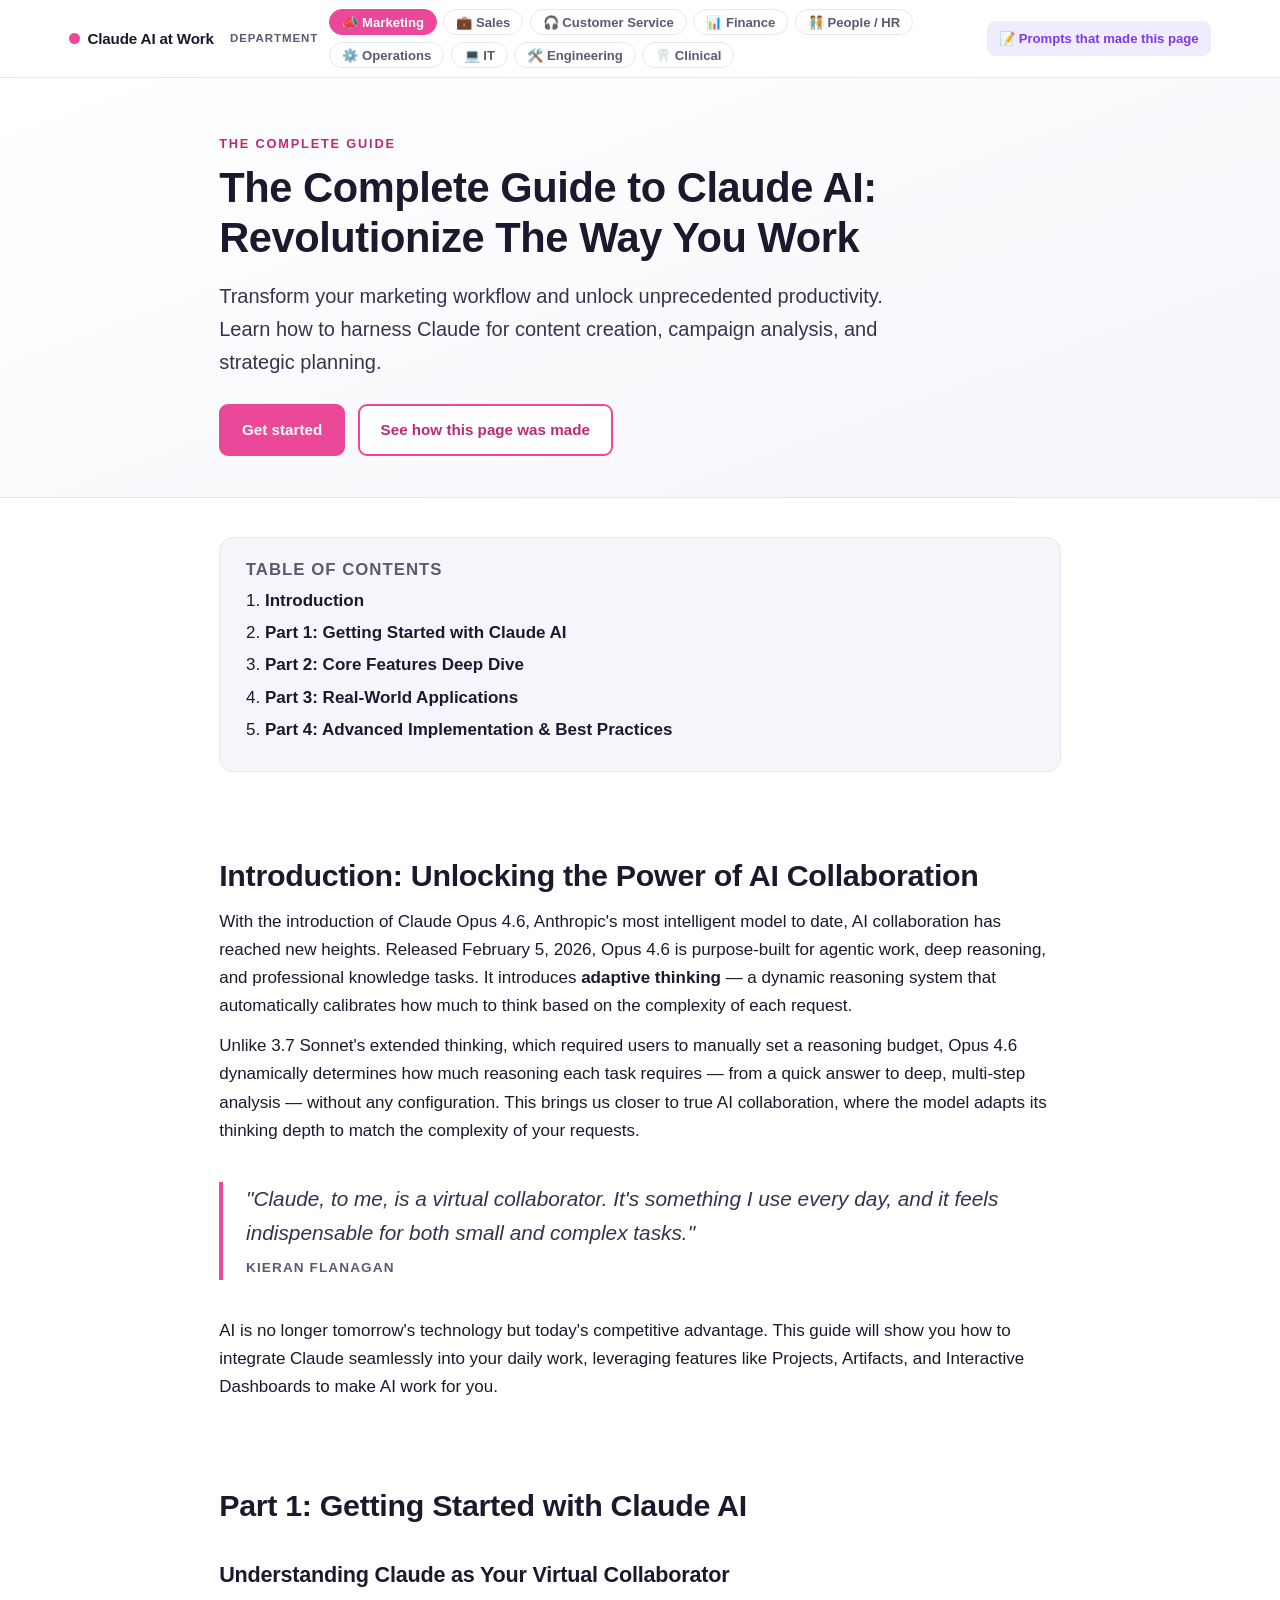
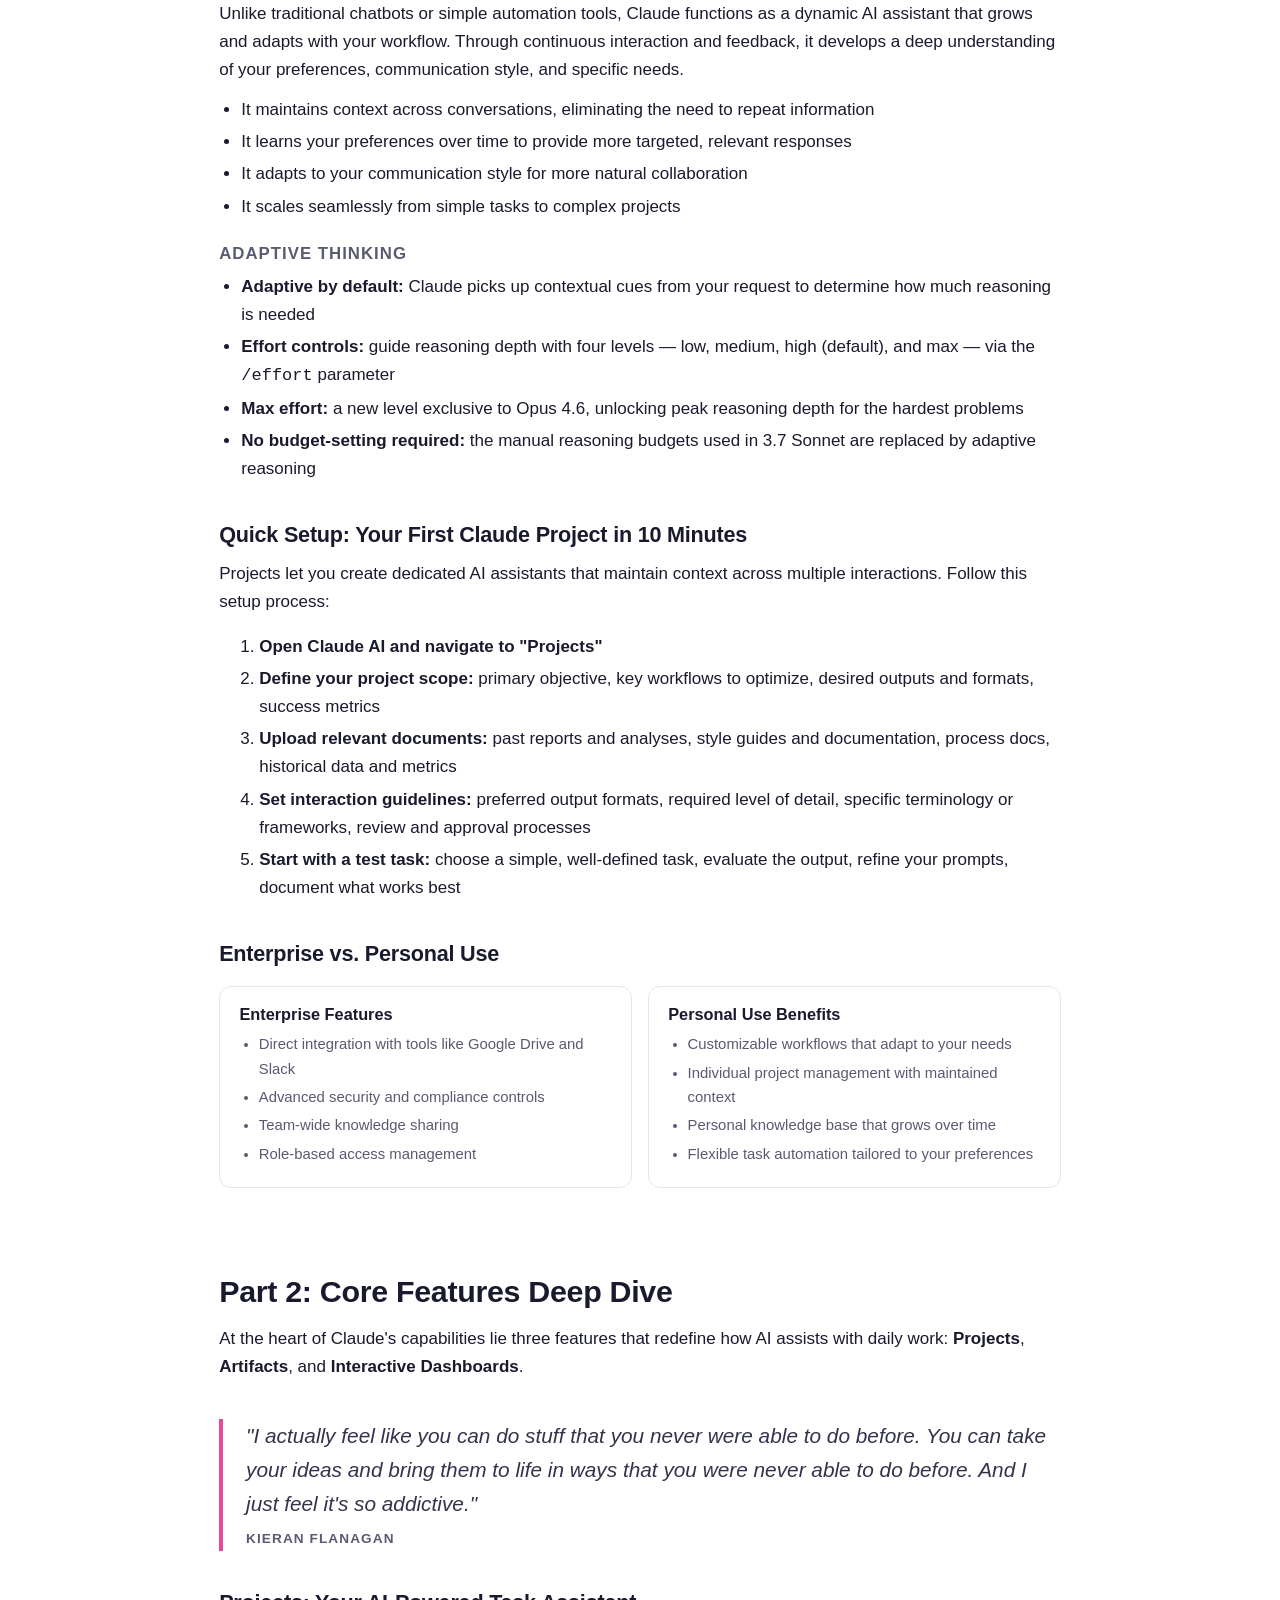
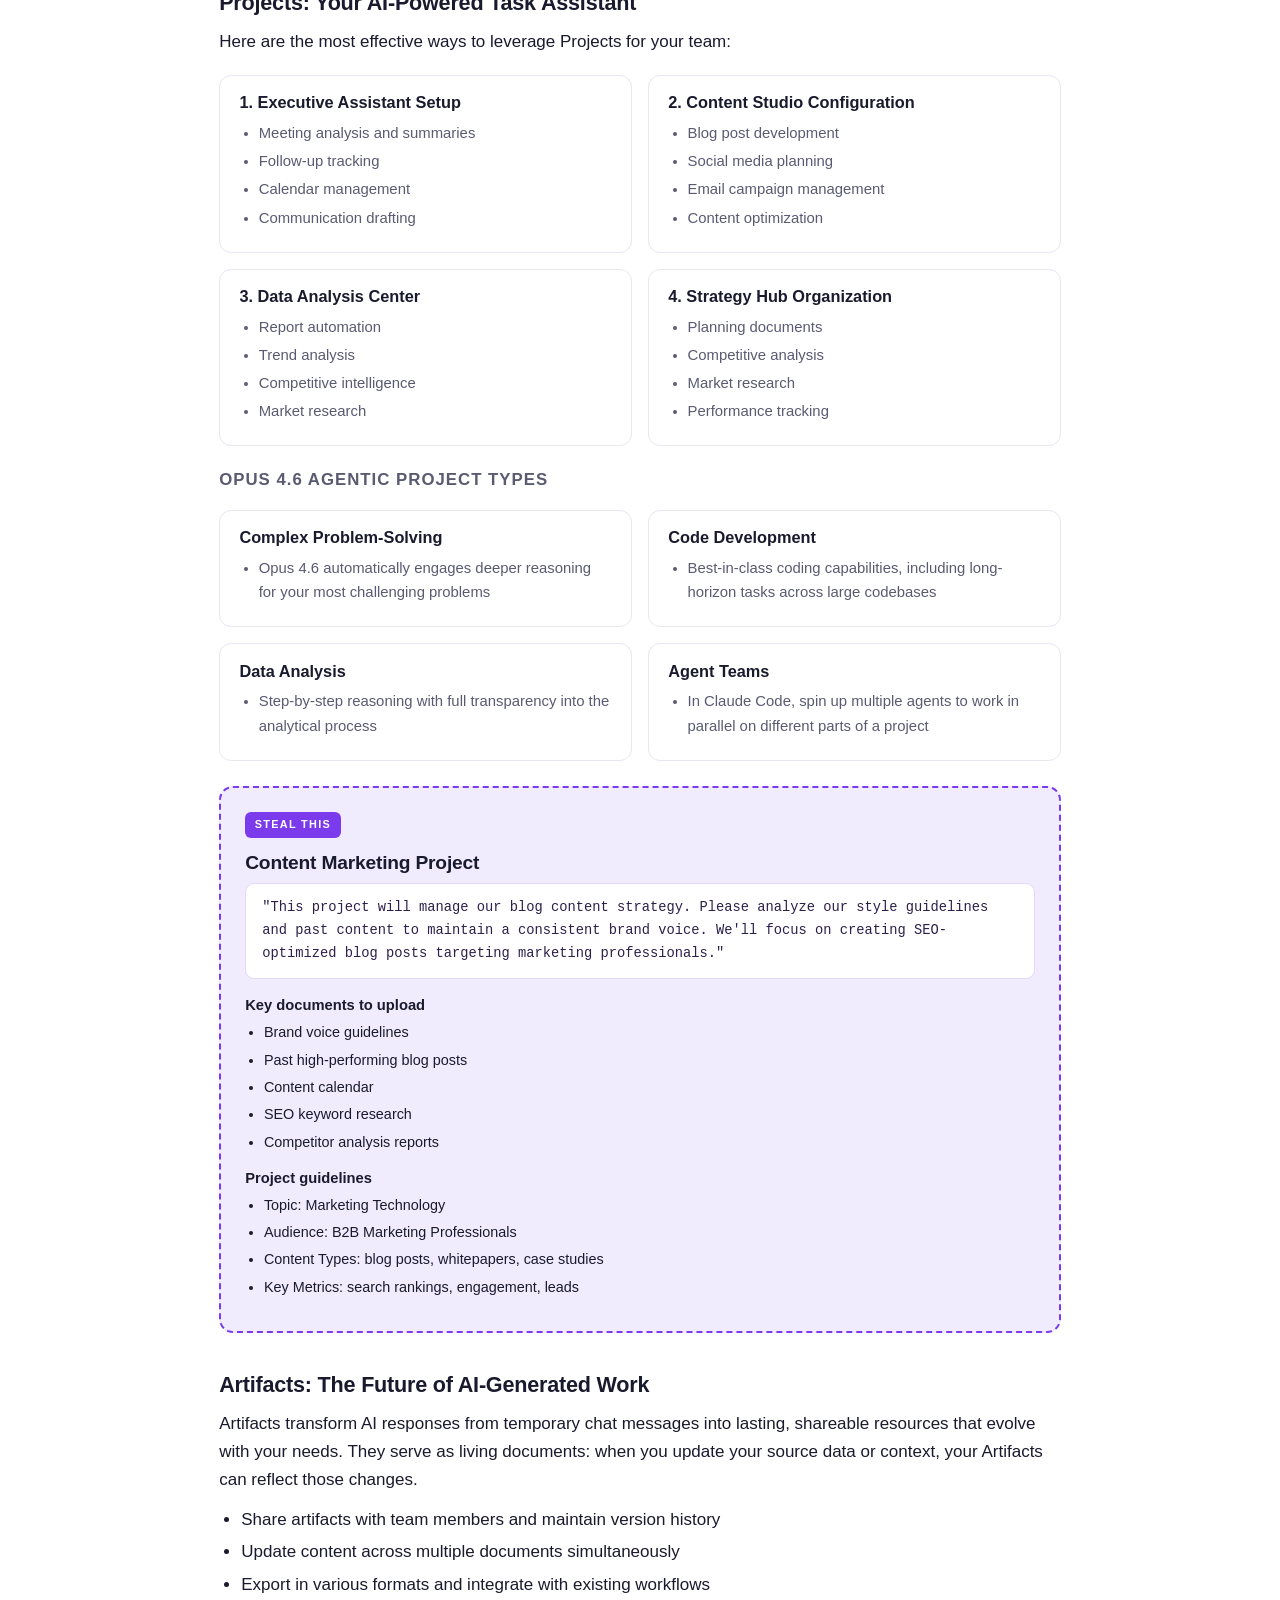
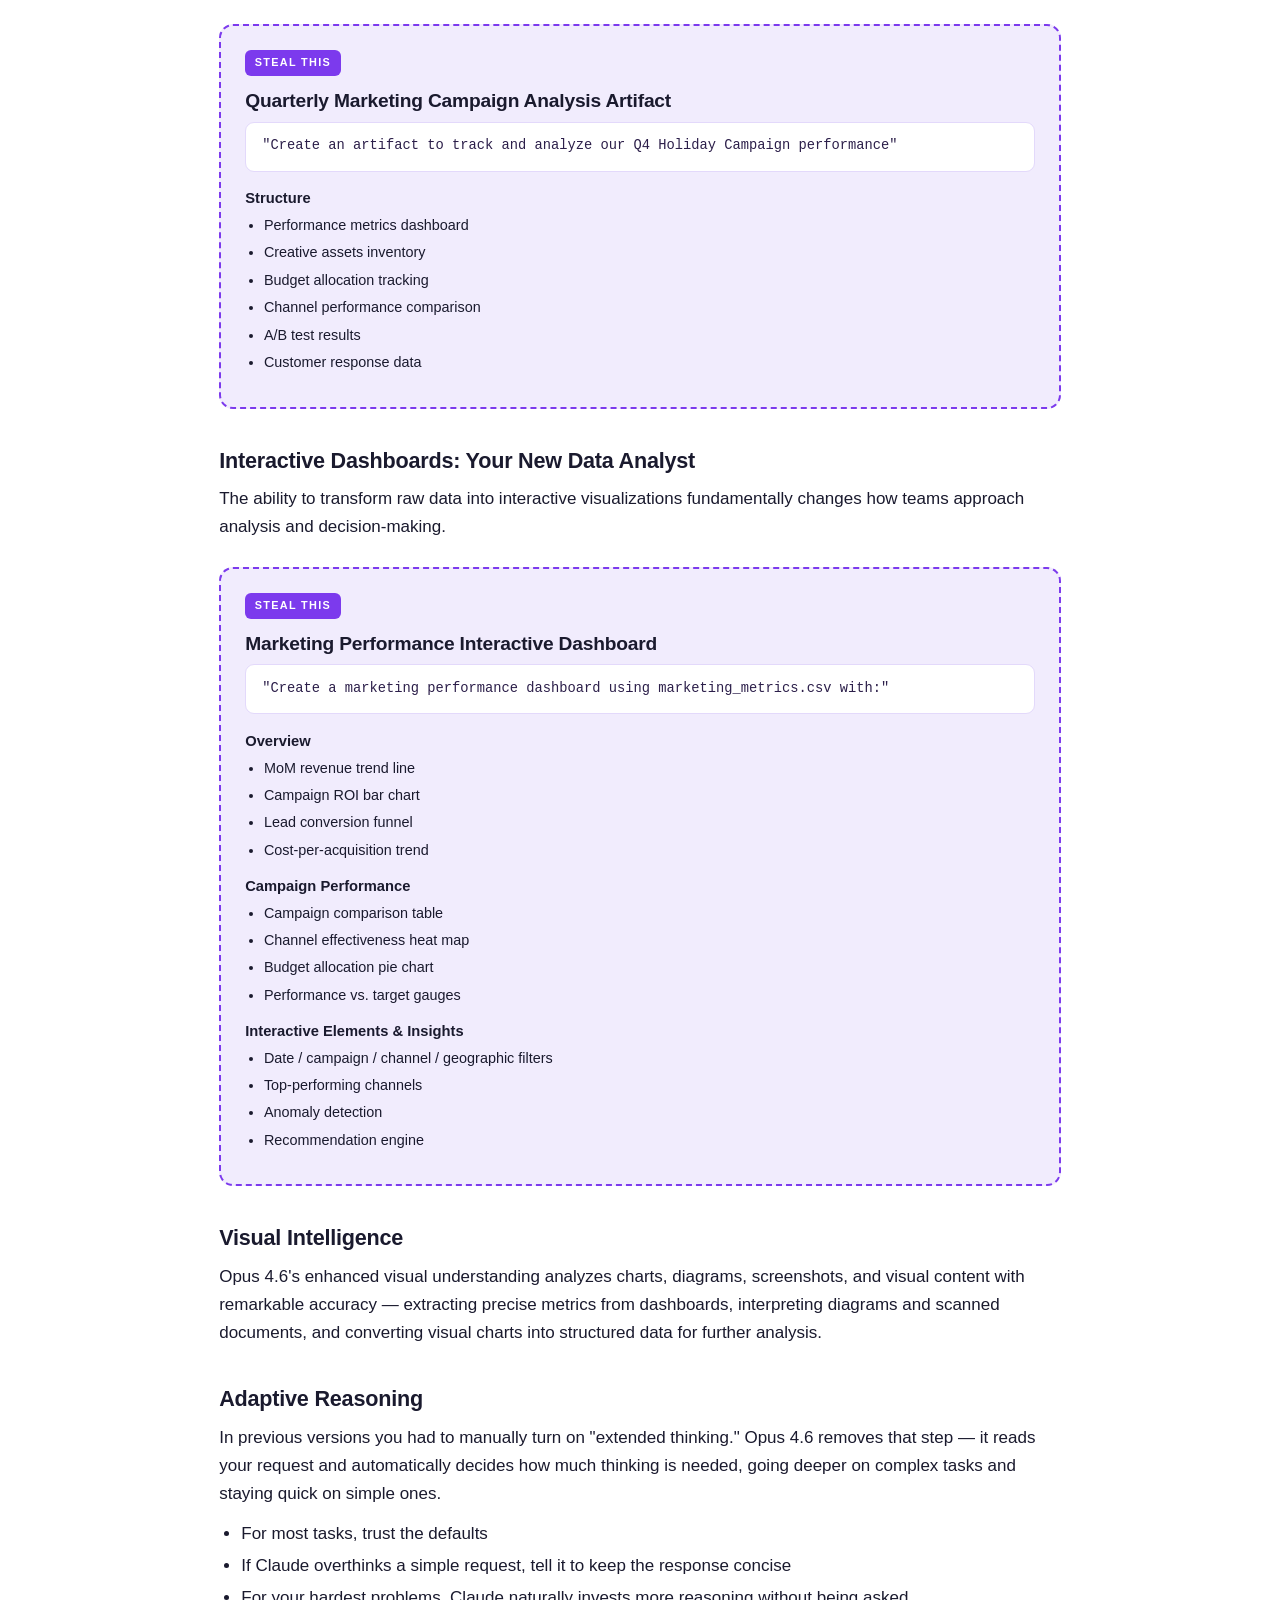
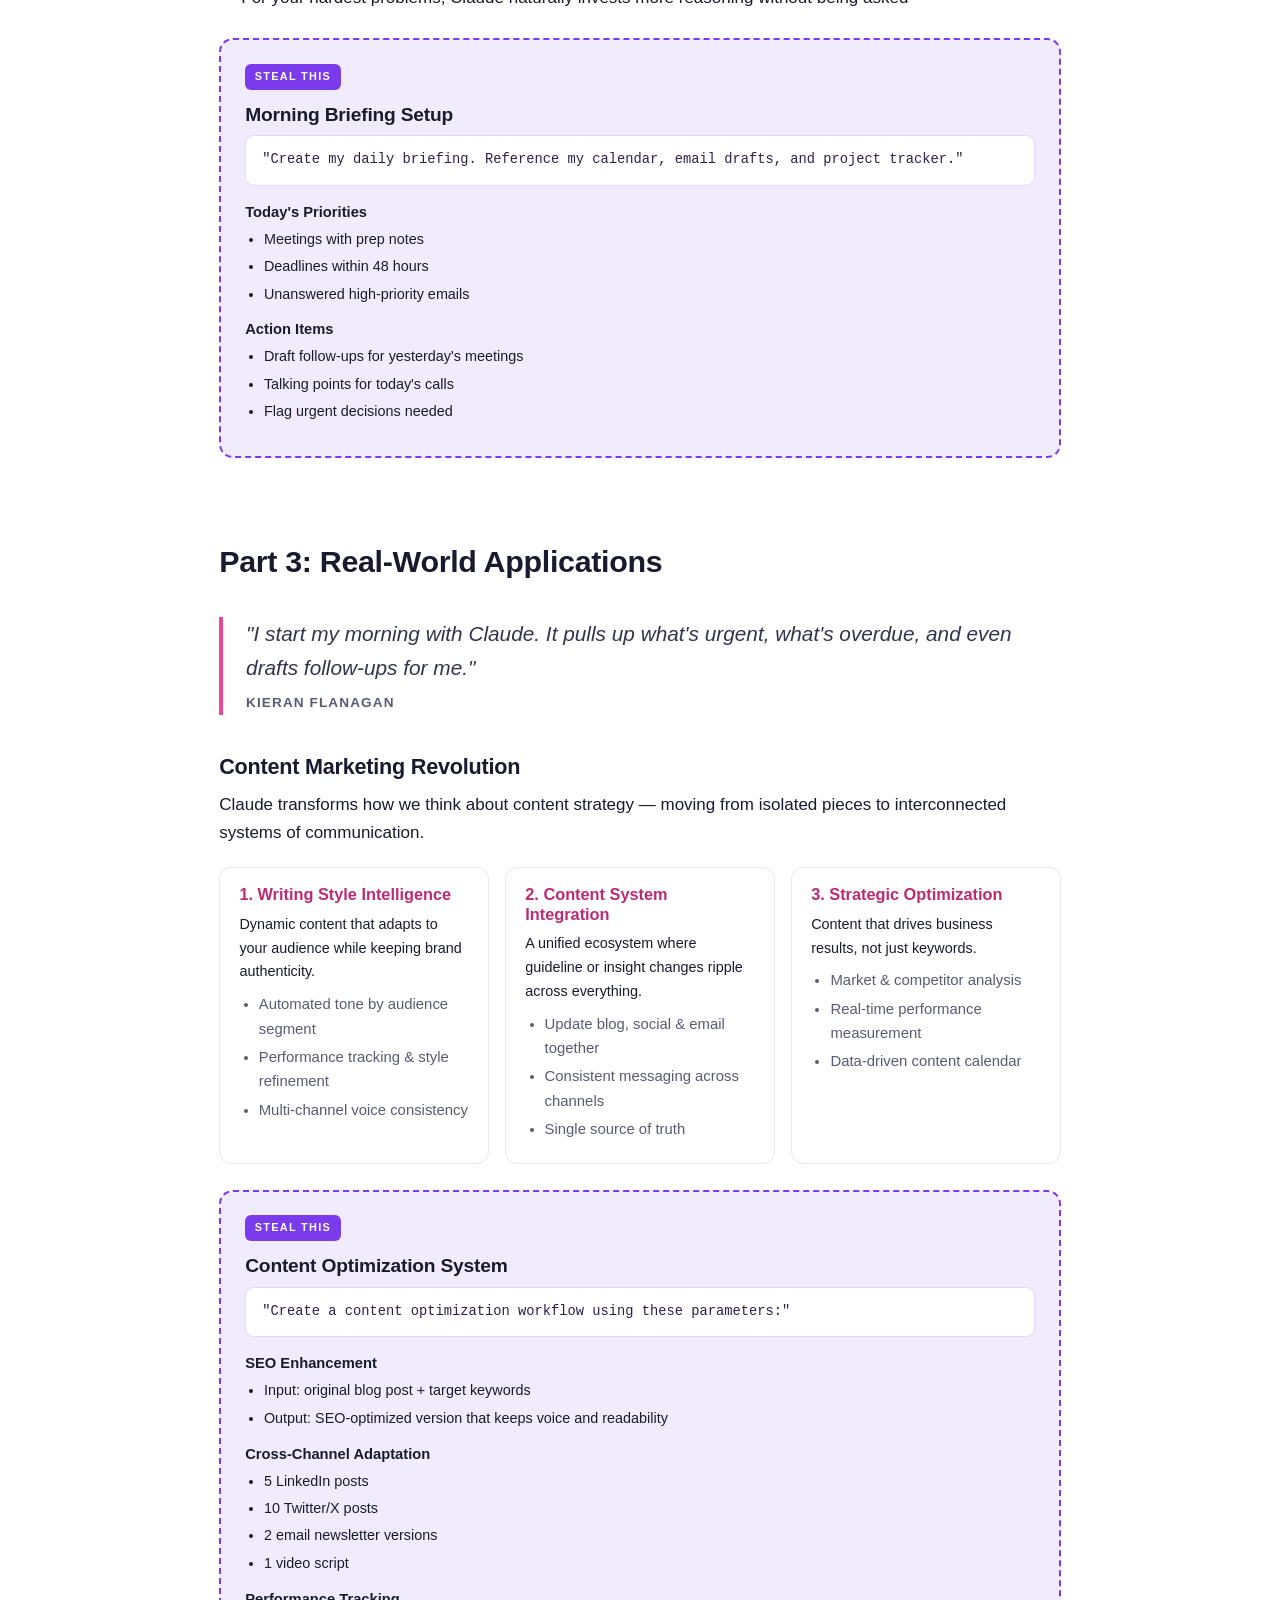
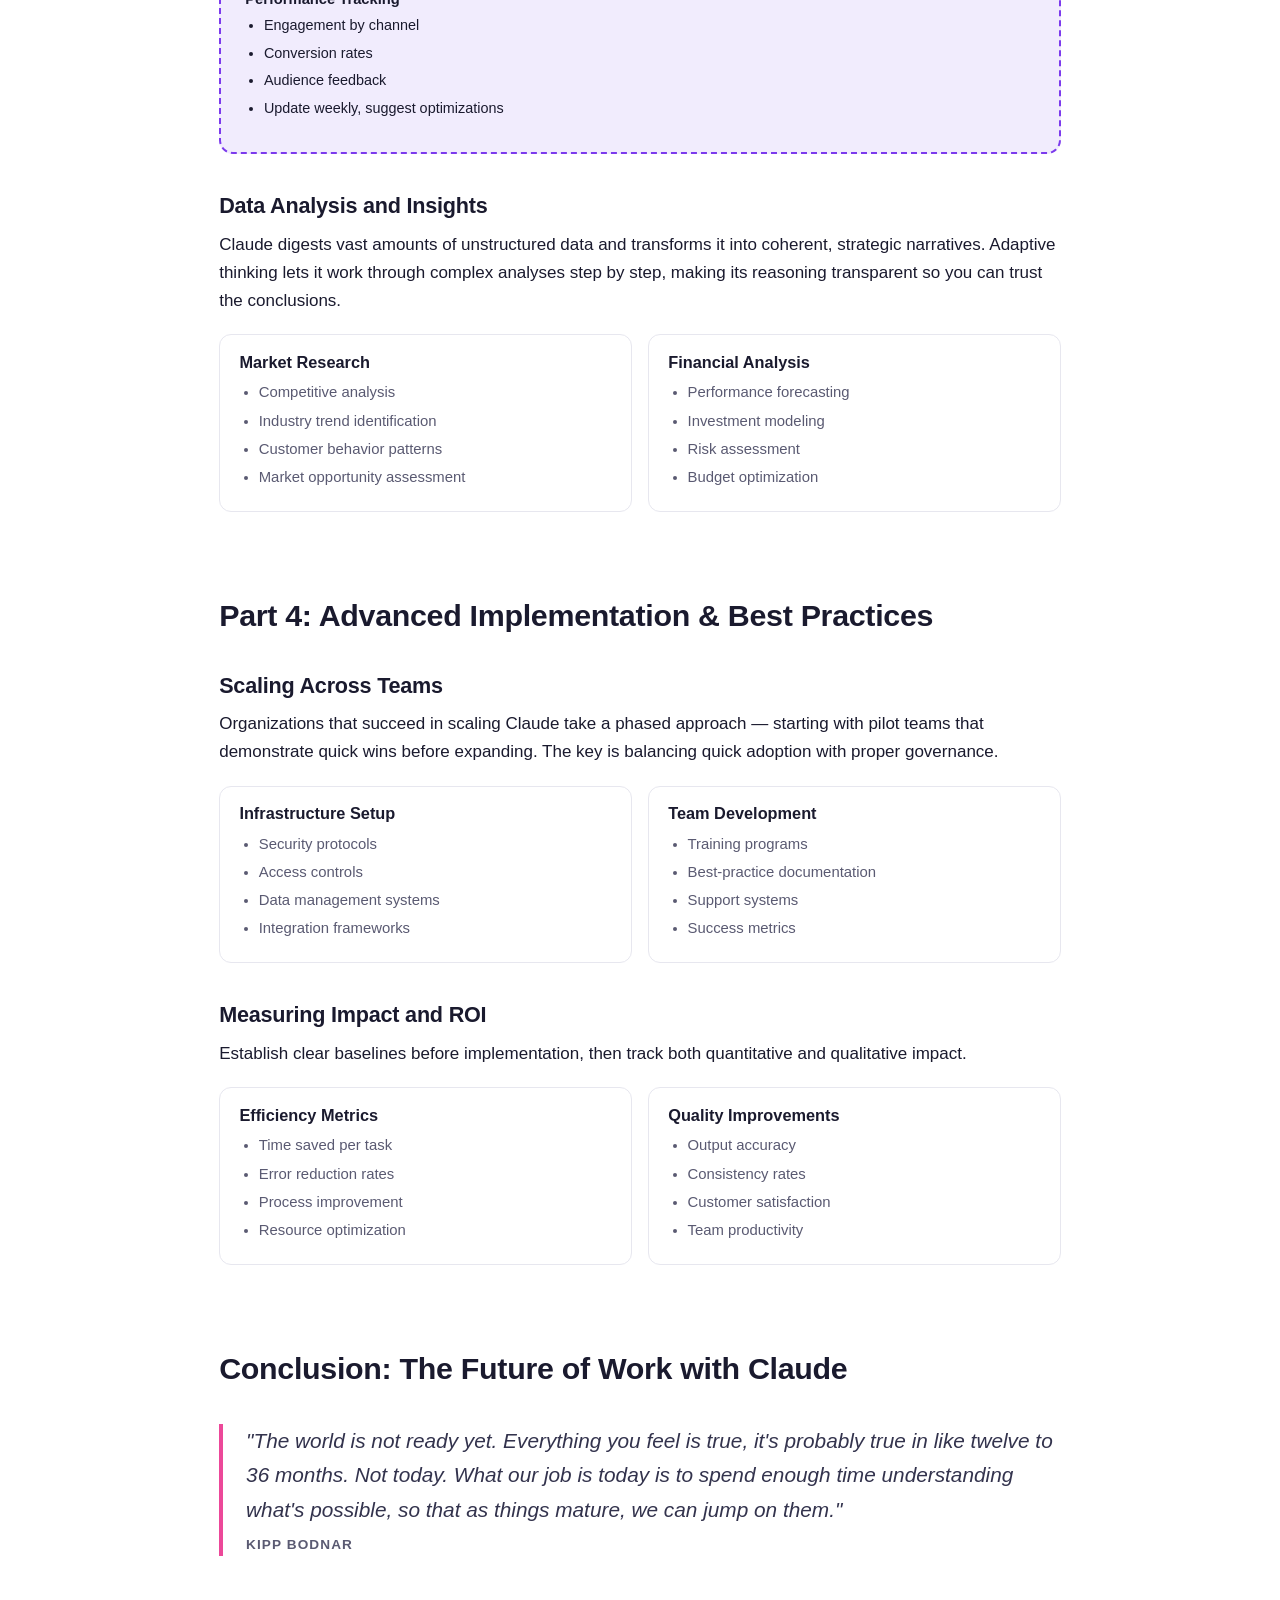
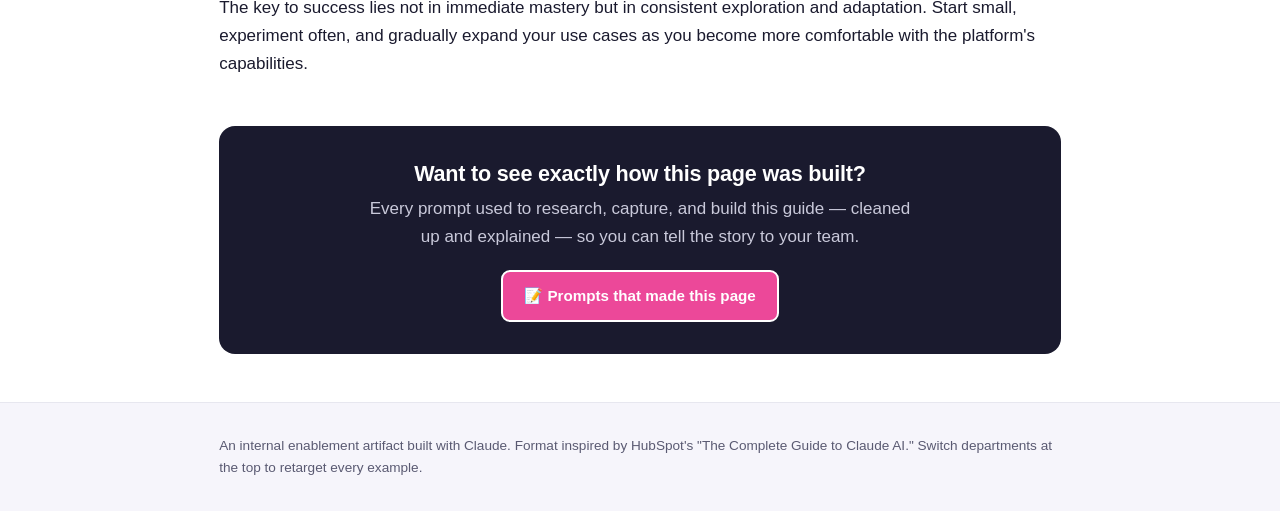
==== index.html @ 0e742c9b "Add Claude-at-Work guide artifact with department toggles Reproduce HubSpot's "Complete Guide to Cla" ====
<!DOCTYPE html>
<html lang="en">
<head>
<meta charset="UTF-8" />
<meta name="viewport" content="width=device-width, initial-scale=1.0" />
<title>The Complete Guide to Claude AI: Revolutionize The Way You Work</title>
<style>
  :root{
    --ink:#1a1a2e; --muted:#5a5a72; --line:#e7e7ef; --paper:#ffffff; --soft:#f6f5fb;
    --accent:#EC4899; --accent-dark:#be2a72; --accent-soft:#fde7f2;
    --steal:#7C3AED; --steal-soft:#f1ecfd; --maxw:880px;
  }
  *{box-sizing:border-box;}
  html{scroll-behavior:smooth;}
  body{margin:0;font-family:-apple-system,BlinkMacSystemFont,"Segoe UI",Roboto,Helvetica,Arial,sans-serif;
    color:var(--ink);background:var(--paper);line-height:1.65;font-size:17px;}
  h1,h2,h3,h4{line-height:1.2;letter-spacing:-0.01em;}
  h1{font-size:2.6rem;margin:0 0 .4em;}
  h2{font-size:1.9rem;margin:2.4em 0 .5em;padding-top:.4em;}
  h3{font-size:1.35rem;margin:1.8em 0 .4em;}
  h4{font-size:1.05rem;margin:1.4em 0 .3em;text-transform:uppercase;letter-spacing:.06em;color:var(--muted);}
  p{margin:.7em 0;}
  a{color:var(--accent-dark);}
  ul{margin:.5em 0 1em;padding-left:1.3em;}
  li{margin:.25em 0;}
  blockquote{margin:1.8em 0;padding:0 0 0 1.1em;border-left:4px solid var(--accent);
    font-size:1.3rem;font-style:italic;color:#33334d;}
  blockquote cite{display:block;margin-top:.5em;font-size:.85rem;font-style:normal;
    text-transform:uppercase;letter-spacing:.08em;color:var(--muted);font-weight:600;}

  /* sticky top bar */
  .topbar{position:sticky;top:0;z-index:50;background:rgba(255,255,255,.96);
    backdrop-filter:blur(8px);border-bottom:1px solid var(--line);}
  .topbar-inner{max-width:1180px;margin:0 auto;padding:.55rem 1.2rem;display:flex;
    align-items:center;gap:1rem;flex-wrap:wrap;}
  .brand{font-weight:800;font-size:.95rem;letter-spacing:-.01em;white-space:nowrap;display:flex;align-items:center;gap:.45rem;}
  .brand .dot{width:11px;height:11px;border-radius:50%;background:var(--accent);display:inline-block;}
  .dept-label{font-size:.72rem;text-transform:uppercase;letter-spacing:.08em;color:var(--muted);font-weight:700;margin-right:-.3rem;}
  .pills{display:flex;gap:.4rem;flex-wrap:wrap;flex:1;}
  .pill{border:1px solid var(--line);background:#fff;color:var(--muted);
    padding:.3rem .75rem;border-radius:999px;font-size:.82rem;font-weight:600;cursor:pointer;
    transition:.15s;white-space:nowrap;}
  .pill:hover{border-color:var(--accent);color:var(--accent-dark);}
  .pill[aria-pressed="true"]{background:var(--accent);border-color:var(--accent);color:#fff;}
  .prompts-link{font-size:.82rem;font-weight:700;text-decoration:none;color:var(--steal);
    border:1px solid var(--steal-soft);background:var(--steal-soft);padding:.35rem .7rem;border-radius:8px;white-space:nowrap;}
  .prompts-link:hover{background:var(--steal);color:#fff;}

  .wrap{max-width:var(--maxw);margin:0 auto;padding:0 1.2rem;}
  .hero{background:linear-gradient(160deg,#fff 0%,var(--soft) 100%);
    border-bottom:1px solid var(--line);padding:3.4rem 0 2.6rem;}
  .eyebrow{text-transform:uppercase;letter-spacing:.14em;font-size:.8rem;font-weight:700;color:var(--accent-dark);margin-bottom:.6rem;}
  .hero p.lead{font-size:1.25rem;color:#34344d;max-width:42rem;}
  .cta-row{display:flex;gap:.8rem;flex-wrap:wrap;margin-top:1.6rem;}
  .btn{display:inline-block;padding:.7rem 1.3rem;border-radius:9px;font-weight:700;font-size:.95rem;
    text-decoration:none;cursor:pointer;border:2px solid var(--accent);}
  .btn-primary{background:var(--accent);color:#fff;}
  .btn-primary:hover{background:var(--accent-dark);border-color:var(--accent-dark);}
  .btn-ghost{background:#fff;color:var(--accent-dark);}
  .btn-ghost:hover{background:var(--accent-soft);}

  /* table of contents */
  .toc{background:var(--soft);border:1px solid var(--line);border-radius:14px;padding:1.4rem 1.6rem;margin:2.4rem 0;}
  .toc h4{margin-top:0;}
  .toc ol{margin:.4rem 0 0;padding-left:1.2rem;}
  .toc a{text-decoration:none;color:var(--ink);font-weight:600;}
  .toc a:hover{color:var(--accent-dark);}

  /* project cards */
  .cards{display:grid;grid-template-columns:repeat(2,1fr);gap:1rem;margin:1.2rem 0 1.5rem;}
  .card{border:1px solid var(--line);border-radius:12px;padding:1.1rem 1.2rem;background:#fff;}
  .card h4{margin:0 0 .5rem;color:var(--ink);text-transform:none;letter-spacing:0;font-size:1.02rem;}
  .card ul{margin:0;font-size:.93rem;color:var(--muted);}

  /* STEAL THIS box */
  .steal{border:2px dashed var(--steal);background:var(--steal-soft);border-radius:14px;
    padding:1.3rem 1.5rem;margin:1.6rem 0;}
  .steal .tag{display:inline-block;background:var(--steal);color:#fff;font-size:.68rem;font-weight:800;
    letter-spacing:.12em;text-transform:uppercase;padding:.25rem .6rem;border-radius:6px;margin-bottom:.7rem;}
  .steal h3{margin:.1rem 0 .6rem;font-size:1.2rem;}
  .steal .cmd{background:#fff;border:1px solid #e3d9fb;border-radius:9px;padding:.8rem 1rem;
    font-family:"SFMono-Regular",Consolas,"Liberation Mono",Menlo,monospace;font-size:.86rem;
    color:#2c1f4a;white-space:pre-wrap;margin:.5rem 0 .9rem;}
  .steal .grp{margin:.7rem 0;}
  .steal .grp b{display:block;font-size:.92rem;margin-bottom:.15rem;}
  .steal ul{margin:.2rem 0;font-size:.9rem;}

  .guardrail{border-left:4px solid var(--accent);background:var(--accent-soft);
    padding:.7rem 1rem;border-radius:0 8px 8px 0;font-size:.9rem;margin:1rem 0;}
  .guardrail b{color:var(--accent-dark);}

  .feature{border-top:1px solid var(--line);margin-top:2.6rem;padding-top:.4rem;}
  .pillars{display:grid;grid-template-columns:repeat(3,1fr);gap:1rem;margin:1.2rem 0;}
  .pillars .card h4{color:var(--accent-dark);}

  .midcta{background:var(--ink);color:#fff;border-radius:16px;padding:2rem 2rem;margin:3rem 0;text-align:center;}
  .midcta h3{margin:.2rem 0 .5rem;color:#fff;}
  .midcta p{color:#c9c9da;max-width:34rem;margin:.4rem auto 1.2rem;}

  footer{border-top:1px solid var(--line);background:var(--soft);margin-top:3rem;padding:2rem 0;color:var(--muted);font-size:.85rem;}

  /* prompts view */
  #prompts-view{display:none;}
  body.show-prompts #guide-view{display:none;}
  body.show-prompts #prompts-view{display:block;}
  body.show-prompts > footer{display:none;}
  .prompt-card{border:1px solid var(--line);border-left:4px solid var(--steal);border-radius:10px;
    padding:1.1rem 1.3rem;margin:1.1rem 0;background:#fff;}
  .prompt-card .n{font-size:.72rem;font-weight:800;letter-spacing:.1em;text-transform:uppercase;color:var(--steal);}
  .prompt-card .said{font-size:1.08rem;font-weight:600;margin:.3rem 0 .5rem;}
  .prompt-card .did{font-size:.92rem;color:var(--muted);}
  .prompt-card .raw{font-size:.8rem;color:#9a9ab0;font-style:italic;margin-top:.5rem;}
  .back{display:inline-block;margin:1.2rem 0;font-weight:700;text-decoration:none;color:var(--accent-dark);}

  @media(max-width:680px){
    .cards,.pillars{grid-template-columns:1fr;}
    h1{font-size:2rem;} .hero{padding:2.2rem 0;}
  }
</style>
</head>
<body>

<div class="topbar">
  <div class="topbar-inner">
    <span class="brand"><span class="dot"></span>Claude AI at Work</span>
    <span class="dept-label">Department</span>
    <div class="pills" id="pills"></div>
    <a class="prompts-link" href="#prompts">📝 Prompts that made this page</a>
  </div>
</div>

<!-- ============ GUIDE VIEW ============ -->
<div id="guide-view">

<header class="hero">
  <div class="wrap">
    <div class="eyebrow">The Complete Guide</div>
    <h1>The Complete Guide to Claude AI:<br>Revolutionize The Way You Work</h1>
    <p class="lead" id="hero-sub"></p>
    <div class="cta-row">
      <a class="btn btn-primary" href="#part1">Get started</a>
      <a class="btn btn-ghost" href="#prompts">See how this page was made</a>
    </div>
  </div>
</header>

<main class="wrap">

  <div class="toc">
    <h4>Table of Contents</h4>
    <ol>
      <li><a href="#intro">Introduction</a></li>
      <li><a href="#part1">Part 1: Getting Started with Claude AI</a></li>
      <li><a href="#part2">Part 2: Core Features Deep Dive</a></li>
      <li><a href="#part3">Part 3: Real-World Applications</a></li>
      <li><a href="#part4">Part 4: Advanced Implementation &amp; Best Practices</a></li>
    </ol>
  </div>

  <section id="intro">
    <h2>Introduction: Unlocking the Power of AI Collaboration</h2>
    <p>With the introduction of Claude Opus 4.6, Anthropic's most intelligent model to date, AI collaboration has reached new heights. Released February 5, 2026, Opus 4.6 is purpose-built for agentic work, deep reasoning, and professional knowledge tasks. It introduces <strong>adaptive thinking</strong> — a dynamic reasoning system that automatically calibrates how much to think based on the complexity of each request.</p>
    <p>Unlike 3.7 Sonnet's extended thinking, which required users to manually set a reasoning budget, Opus 4.6 dynamically determines how much reasoning each task requires — from a quick answer to deep, multi-step analysis — without any configuration. This brings us closer to true AI collaboration, where the model adapts its thinking depth to match the complexity of your requests.</p>
    <blockquote>"Claude, to me, is a virtual collaborator. It's something I use every day, and it feels indispensable for both small and complex tasks."<cite>Kieran Flanagan</cite></blockquote>
    <p>AI is no longer tomorrow's technology but today's competitive advantage. This guide will show you how to integrate Claude seamlessly into your daily work, leveraging features like Projects, Artifacts, and Interactive Dashboards to make AI work for you.</p>
  </section>

  <section id="part1">
    <h2>Part 1: Getting Started with Claude AI</h2>
    <h3>Understanding Claude as Your Virtual Collaborator</h3>
    <p>Unlike traditional chatbots or simple automation tools, Claude functions as a dynamic AI assistant that grows and adapts with your workflow. Through continuous interaction and feedback, it develops a deep understanding of your preferences, communication style, and specific needs.</p>
    <ul>
      <li>It maintains context across conversations, eliminating the need to repeat information</li>
      <li>It learns your preferences over time to provide more targeted, relevant responses</li>
      <li>It adapts to your communication style for more natural collaboration</li>
      <li>It scales seamlessly from simple tasks to complex projects</li>
    </ul>
    <h4>Adaptive thinking</h4>
    <ul>
      <li><b>Adaptive by default:</b> Claude picks up contextual cues from your request to determine how much reasoning is needed</li>
      <li><b>Effort controls:</b> guide reasoning depth with four levels — low, medium, high (default), and max — via the <code>/effort</code> parameter</li>
      <li><b>Max effort:</b> a new level exclusive to Opus 4.6, unlocking peak reasoning depth for the hardest problems</li>
      <li><b>No budget-setting required:</b> the manual reasoning budgets used in 3.7 Sonnet are replaced by adaptive reasoning</li>
    </ul>

    <h3>Quick Setup: Your First Claude Project in 10 Minutes</h3>
    <p>Projects let you create dedicated AI assistants that maintain context across multiple interactions. Follow this setup process:</p>
    <ol>
      <li><b>Open Claude AI and navigate to "Projects"</b></li>
      <li><b>Define your project scope:</b> primary objective, key workflows to optimize, desired outputs and formats, success metrics</li>
      <li><b>Upload relevant documents:</b> past reports and analyses, style guides and documentation, process docs, historical data and metrics</li>
      <li><b>Set interaction guidelines:</b> preferred output formats, required level of detail, specific terminology or frameworks, review and approval processes</li>
      <li><b>Start with a test task:</b> choose a simple, well-defined task, evaluate the output, refine your prompts, document what works best</li>
    </ol>

    <h3>Enterprise vs. Personal Use</h3>
    <div class="cards">
      <div class="card"><h4>Enterprise Features</h4><ul>
        <li>Direct integration with tools like Google Drive and Slack</li>
        <li>Advanced security and compliance controls</li>
        <li>Team-wide knowledge sharing</li>
        <li>Role-based access management</li></ul></div>
      <div class="card"><h4>Personal Use Benefits</h4><ul>
        <li>Customizable workflows that adapt to your needs</li>
        <li>Individual project management with maintained context</li>
        <li>Personal knowledge base that grows over time</li>
        <li>Flexible task automation tailored to your preferences</li></ul></div>
    </div>
  </section>

  <section id="part2">
    <h2>Part 2: Core Features Deep Dive</h2>
    <p>At the heart of Claude's capabilities lie three features that redefine how AI assists with daily work: <strong>Projects</strong>, <strong>Artifacts</strong>, and <strong>Interactive Dashboards</strong>.</p>
    <blockquote>"I actually feel like you can do stuff that you never were able to do before. You can take your ideas and bring them to life in ways that you were never able to do before. And I just feel it's so addictive."<cite>Kieran Flanagan</cite></blockquote>

    <h3>Projects: Your AI-Powered Task Assistant</h3>
    <p>Here are the most effective ways to leverage Projects for your team:</p>
    <div class="cards" id="r-projects"></div>

    <h4>Opus 4.6 agentic project types</h4>
    <div class="cards">
      <div class="card"><h4>Complex Problem-Solving</h4><ul><li>Opus 4.6 automatically engages deeper reasoning for your most challenging problems</li></ul></div>
      <div class="card"><h4>Code Development</h4><ul><li>Best-in-class coding capabilities, including long-horizon tasks across large codebases</li></ul></div>
      <div class="card"><h4>Data Analysis</h4><ul><li>Step-by-step reasoning with full transparency into the analytical process</li></ul></div>
      <div class="card"><h4>Agent Teams</h4><ul><li>In Claude Code, spin up multiple agents to work in parallel on different parts of a project</li></ul></div>
    </div>

    <div class="steal" id="r-steal-project"></div>

    <h3>Artifacts: The Future of AI-Generated Work</h3>
    <p>Artifacts transform AI responses from temporary chat messages into lasting, shareable resources that evolve with your needs. They serve as living documents: when you update your source data or context, your Artifacts can reflect those changes.</p>
    <ul>
      <li>Share artifacts with team members and maintain version history</li>
      <li>Update content across multiple documents simultaneously</li>
      <li>Export in various formats and integrate with existing workflows</li>
    </ul>
    <div class="steal" id="r-steal-artifact"></div>

    <h3>Interactive Dashboards: Your New Data Analyst</h3>
    <p>The ability to transform raw data into interactive visualizations fundamentally changes how teams approach analysis and decision-making.</p>
    <div class="steal" id="r-steal-dashboard"></div>

    <h3>Visual Intelligence</h3>
    <p>Opus 4.6's enhanced visual understanding analyzes charts, diagrams, screenshots, and visual content with remarkable accuracy — extracting precise metrics from dashboards, interpreting diagrams and scanned documents, and converting visual charts into structured data for further analysis.</p>

    <h3>Adaptive Reasoning</h3>
    <p>In previous versions you had to manually turn on "extended thinking." Opus 4.6 removes that step — it reads your request and automatically decides how much thinking is needed, going deeper on complex tasks and staying quick on simple ones.</p>
    <ul>
      <li>For most tasks, trust the defaults</li>
      <li>If Claude overthinks a simple request, tell it to keep the response concise</li>
      <li>For your hardest problems, Claude naturally invests more reasoning without being asked</li>
    </ul>
    <div class="steal" id="r-steal-briefing"></div>
  </section>

  <section id="part3">
    <h2>Part 3: Real-World Applications</h2>
    <blockquote>"I start my morning with Claude. It pulls up what's urgent, what's overdue, and even drafts follow-ups for me."<cite>Kieran Flanagan</cite></blockquote>
    <h3 id="r-apps-heading"></h3>
    <p id="r-apps-intro"></p>
    <div class="pillars" id="r-pillars"></div>
    <div class="steal" id="r-steal-workflow"></div>

    <h3>Data Analysis and Insights</h3>
    <p>Claude digests vast amounts of unstructured data and transforms it into coherent, strategic narratives. Adaptive thinking lets it work through complex analyses step by step, making its reasoning transparent so you can trust the conclusions.</p>
    <div class="cards" id="r-dataapps"></div>
  </section>

  <section id="part4">
    <h2>Part 4: Advanced Implementation &amp; Best Practices</h2>
    <h3>Scaling Across Teams</h3>
    <p>Organizations that succeed in scaling Claude take a phased approach — starting with pilot teams that demonstrate quick wins before expanding. The key is balancing quick adoption with proper governance.</p>
    <div class="cards">
      <div class="card"><h4>Infrastructure Setup</h4><ul><li>Security protocols</li><li>Access controls</li><li>Data management systems</li><li>Integration frameworks</li></ul></div>
      <div class="card"><h4>Team Development</h4><ul><li>Training programs</li><li>Best-practice documentation</li><li>Support systems</li><li>Success metrics</li></ul></div>
    </div>
    <h3>Measuring Impact and ROI</h3>
    <p>Establish clear baselines before implementation, then track both quantitative and qualitative impact.</p>
    <div class="cards">
      <div class="card"><h4>Efficiency Metrics</h4><ul><li>Time saved per task</li><li>Error reduction rates</li><li>Process improvement</li><li>Resource optimization</li></ul></div>
      <div class="card"><h4>Quality Improvements</h4><ul><li>Output accuracy</li><li>Consistency rates</li><li>Customer satisfaction</li><li>Team productivity</li></ul></div>
    </div>
  </section>

  <section id="conclusion">
    <h2>Conclusion: The Future of Work with Claude</h2>
    <blockquote>"The world is not ready yet. Everything you feel is true, it's probably true in like twelve to 36 months. Not today. What our job is today is to spend enough time understanding what's possible, so that as things mature, we can jump on them."<cite>Kipp Bodnar</cite></blockquote>
    <p>The key to success lies not in immediate mastery but in consistent exploration and adaptation. Start small, experiment often, and gradually expand your use cases as you become more comfortable with the platform's capabilities.</p>
  </section>

  <div class="midcta">
    <h3>Want to see exactly how this page was built?</h3>
    <p>Every prompt used to research, capture, and build this guide — cleaned up and explained — so you can tell the story to your team.</p>
    <a class="btn btn-primary" href="#prompts" style="border-color:#fff;">📝 Prompts that made this page</a>
  </div>

</main>
</div>

<!-- ============ PROMPTS VIEW ============ -->
<div id="prompts-view">
  <header class="hero">
    <div class="wrap">
      <div class="eyebrow">Behind the build</div>
      <h1>Prompts That Made This Page</h1>
      <p class="lead">The exact story of how I used Claude to research, capture, and build this guide — every prompt I gave, cleaned up for grammar and spelling, with what each one produced.</p>
      <a class="back" href="#">← Back to the guide</a>
    </div>
  </header>
  <main class="wrap" id="prompts-list"></main>
  <footer><div class="wrap">Built collaboratively with Claude (Opus 4.6). Internal enablement artifact — format inspired by HubSpot's "Claude AI at Work" guide.</div></footer>
</div>

<footer><div class="wrap" id="footer-note">An internal enablement artifact built with Claude. Format inspired by HubSpot's "The Complete Guide to Claude AI." Switch departments at the top to retarget every example.</div></footer>

<script>
/* ---------- Department data: every example block re-renders from here ---------- */
const DEPTS = {
  marketing: {
    label:"Marketing", icon:"📣",
    heroSub:"Transform your marketing workflow and unlock unprecedented productivity. Learn how to harness Claude for content creation, campaign analysis, and strategic planning.",
    projects:[
      ["Executive Assistant Setup",["Meeting analysis and summaries","Follow-up tracking","Calendar management","Communication drafting"]],
      ["Content Studio Configuration",["Blog post development","Social media planning","Email campaign management","Content optimization"]],
      ["Data Analysis Center",["Report automation","Trend analysis","Competitive intelligence","Market research"]],
      ["Strategy Hub Organization",["Planning documents","Competitive analysis","Market research","Performance tracking"]]
    ],
    stealProject:{title:"Content Marketing Project",
      command:`"This project will manage our blog content strategy. Please analyze our style guidelines and past content to maintain a consistent brand voice. We'll focus on creating SEO-optimized blog posts targeting marketing professionals."`,
      docs:["Brand voice guidelines","Past high-performing blog posts","Content calendar","SEO keyword research","Competitor analysis reports"],
      guidelines:["Topic: Marketing Technology","Audience: B2B Marketing Professionals","Content Types: blog posts, whitepapers, case studies","Key Metrics: search rankings, engagement, leads"]},
    stealArtifact:{title:"Quarterly Marketing Campaign Analysis Artifact",
      command:`"Create an artifact to track and analyze our Q4 Holiday Campaign performance"`,
      structure:["Performance metrics dashboard","Creative assets inventory","Budget allocation tracking","Channel performance comparison","A/B test results","Customer response data"]},
    stealDashboard:{title:"Marketing Performance Interactive Dashboard",
      command:`"Create a marketing performance dashboard using marketing_metrics.csv with:"`,
      groups:[["Overview",["MoM revenue trend line","Campaign ROI bar chart","Lead conversion funnel","Cost-per-acquisition trend"]],
        ["Campaign Performance",["Campaign comparison table","Channel effectiveness heat map","Budget allocation pie chart","Performance vs. target gauges"]],
        ["Interactive Elements & Insights",["Date / campaign / channel / geographic filters","Top-performing channels","Anomaly detection","Recommendation engine"]]]},
    appsHeading:"Content Marketing Revolution",
    appsIntro:"Claude transforms how we think about content strategy — moving from isolated pieces to interconnected systems of communication.",
    pillars:[
      {title:"Writing Style Intelligence",body:"Dynamic content that adapts to your audience while keeping brand authenticity.",bullets:["Automated tone by audience segment","Performance tracking & style refinement","Multi-channel voice consistency"]},
      {title:"Content System Integration",body:"A unified ecosystem where guideline or insight changes ripple across everything.",bullets:["Update blog, social & email together","Consistent messaging across channels","Single source of truth"]},
      {title:"Strategic Optimization",body:"Content that drives business results, not just keywords.",bullets:["Market & competitor analysis","Real-time performance measurement","Data-driven content calendar"]}],
    stealWorkflow:{title:"Content Optimization System",
      command:`"Create a content optimization workflow using these parameters:"`,
      groups:[["SEO Enhancement",["Input: original blog post + target keywords","Output: SEO-optimized version that keeps voice and readability"]],
        ["Cross-Channel Adaptation",["5 LinkedIn posts","10 Twitter/X posts","2 email newsletter versions","1 video script"]],
        ["Performance Tracking",["Engagement by channel","Conversion rates","Audience feedback","Update weekly, suggest optimizations"]]]},
    briefing:{title:"Morning Briefing Setup",
      command:`"Create my daily briefing. Reference my calendar, email drafts, and project tracker."`,
      groups:[["Today's Priorities",["Meetings with prep notes","Deadlines within 48 hours","Unanswered high-priority emails"]],
        ["Action Items",["Draft follow-ups for yesterday's meetings","Talking points for today's calls","Flag urgent decisions needed"]]]},
    dataApps:[["Market Research",["Competitive analysis","Industry trend identification","Customer behavior patterns","Market opportunity assessment"]],
      ["Financial Analysis",["Performance forecasting","Investment modeling","Risk assessment","Budget optimization"]]]
  },

  sales: {
    label:"Sales", icon:"💼",
    heroSub:"Transform your sales workflow and close more deals. Learn how to harness Claude for prospecting, deal intelligence, and accurate forecasting.",
    projects:[
      ["Deal Desk Assistant",["Pipeline review & summaries","Next-step tracking","Quote & proposal drafting","CRM hygiene"]],
      ["Outreach Studio",["Prospecting sequences","Cold email & LinkedIn drafting","Call-script development","Follow-up cadences"]],
      ["Account Intelligence Center",["Account research","Buying-signal analysis","Competitive battlecards","Territory planning"]],
      ["Forecast Hub",["Pipeline forecasting","Win/loss analysis","Quota tracking","Renewal planning"]]
    ],
    stealProject:{title:"Sales Enablement Project",
      command:`"This project will manage our outbound sales motion. Please analyze our ICP, past won deals, and messaging to maintain a consistent, value-led voice. We'll focus on building personalized outreach sequences targeting B2B revenue leaders."`,
      docs:["ICP & buyer persona docs","Past winning proposals & email threads","Discovery call transcripts","Product & pricing sheets","Competitor battlecards"],
      guidelines:["Segment: Mid-market B2B","Buyer: VP Sales / RevOps","Asset Types: sequences, proposals, call scripts","Key Metrics: reply rate, meetings booked, pipeline created"]},
    stealArtifact:{title:"Quarterly Pipeline Review Artifact",
      command:`"Create an artifact to track and analyze our Q4 pipeline and forecast"`,
      structure:["Pipeline coverage dashboard","Stage conversion rates","Deal risk register","Rep performance comparison","Win/loss notes","Renewal & expansion tracker"]},
    stealDashboard:{title:"Sales Performance Interactive Dashboard",
      command:`"Create a sales performance dashboard using crm_export.csv with:"`,
      groups:[["Overview",["MoM bookings trend","Win rate by stage","Pipeline coverage gauge","Average deal cycle"]],
        ["Rep Performance",["Leaderboard table","Activity vs. outcomes heat map","Quota attainment","Ramp tracking"]],
        ["Interactive & Insights",["Date / segment / rep / region filters","Top-performing plays","At-risk deals","Next-best-action"]]]},
    appsHeading:"Sales Productivity Revolution",
    appsIntro:"Claude turns scattered conversations and CRM data into a connected selling system that compounds over time.",
    pillars:[
      {title:"Conversation Intelligence",body:"Every call becomes structured, actionable insight.",bullets:["Auto-summarize calls","Extract objections & next steps","Surface buying signals"]},
      {title:"Pipeline System Integration",body:"When ICP or messaging changes, your whole funnel updates.",bullets:["Sequences, proposals & scripts in sync","Consistent value story","Single source of truth"]},
      {title:"Strategic Selling",body:"Coach and prioritize with data, not gut feel.",bullets:["Win/loss pattern analysis","Competitor move tracking","Account focus recommendations"]}],
    stealWorkflow:{title:"Outreach Personalization System",
      command:`"Create an outreach workflow using these parameters:"`,
      groups:[["Research",["Input: account + contact","Output: personalized opener & pain hypothesis"]],
        ["Cross-Channel Adaptation",["5 LinkedIn touches","3 cold emails","1 call script","1 voicemail"]],
        ["Performance Tracking",["Reply rate by segment","Meetings booked","Pipeline created","Update weekly, suggest optimizations"]]]},
    briefing:{title:"Sales Daily Briefing",
      command:`"Create my daily sales briefing. Reference my CRM, calendar, and email drafts."`,
      groups:[["Today's Priorities",["Deals closing this week","Stalled deals over 14 days","Renewals within 48 hours"]],
        ["Action Items",["Activities to log","Talking points for today's calls","Flag deals needing a decision"]]]},
    dataApps:[["Account Research",["Account & industry analysis","Buying-signal identification","Stakeholder mapping","Whitespace assessment"]],
      ["Forecast Analysis",["Pipeline forecasting","Win/loss modeling","Quota-attainment risk","Renewal optimization"]]]
  },

  service: {
    label:"Customer Service", icon:"🎧",
    heroSub:"Transform your support workflow and delight every customer. Learn how to harness Claude for faster responses, smarter knowledge, and proactive CX.",
    projects:[
      ["Support Desk Assistant",["Ticket triage & summaries","Resolution tracking","Macro & reply drafting","SLA monitoring"]],
      ["Knowledge Studio",["Help-article development","FAQ maintenance","Macro library","Tone & voice consistency"]],
      ["Voice-of-Customer Center",["Ticket trend analysis","Sentiment tracking","Root-cause clustering","Escalation intelligence"]],
      ["CX Strategy Hub",["CSAT/NPS planning","Deflection strategy","Staffing & coverage","QA scorecards"]]
    ],
    stealProject:{title:"Customer Support Project",
      command:`"This project will manage our support operations. Please analyze our help center, past tickets, and tone guidelines to maintain consistent, empathetic responses. We'll focus on faster first-response and accurate resolutions."`,
      docs:["Help-center articles","Common ticket transcripts","Tone & escalation guidelines","Product release notes","SLA & policy docs"],
      guidelines:["Channel: email & chat","Audience: existing customers","Response Types: macros, articles, escalations","Key Metrics: first-response time, CSAT, resolution rate"]},
    stealArtifact:{title:"Quarterly Support Insights Artifact",
      command:`"Create an artifact to track and analyze our Q4 support performance"`,
      structure:["Ticket volume & trend dashboard","Top issue categories","CSAT & sentiment tracker","First-response & resolution times","Escalation log","Knowledge-gap register"]},
    stealDashboard:{title:"Support Performance Interactive Dashboard",
      command:`"Create a support performance dashboard using tickets_export.csv with:"`,
      groups:[["Overview",["Ticket volume trend","CSAT trend","First-response time","Backlog gauge"]],
        ["Issue Analysis",["Category comparison table","Channel heat map","Deflection rate","Reopen rate"]],
        ["Interactive & Insights",["Date / channel / category / agent filters","Rising issues","Knowledge gaps","Staffing recommendations"]]]},
    appsHeading:"Customer Experience Revolution",
    appsIntro:"Claude connects every ticket, article, and trend into a system that resolves faster and prevents issues before they happen.",
    pillars:[
      {title:"Response Intelligence",body:"Accurate, empathetic replies tuned to each customer.",bullets:["Adapt tone to sentiment","Summarize long threads","Suggest next steps"]},
      {title:"Knowledge System Integration",body:"When policy or product changes, your knowledge updates everywhere.",bullets:["Macros, articles & FAQs in sync","Consistent answers across channels","Single source of truth"]},
      {title:"Proactive CX",body:"Stop issues at the source.",bullets:["Ticket trend analysis","Sentiment monitoring","Root-cause reduction"]}],
    stealWorkflow:{title:"Response Optimization System",
      command:`"Create a support workflow using these parameters:"`,
      groups:[["Drafting",["Input: ticket + customer history","Output: accurate, empathetic reply"]],
        ["Cross-Channel Adaptation",["1 help article","3 macros","1 chat snippet","1 release-note line"]],
        ["Performance Tracking",["CSAT by category","First-response time","Deflection rate","Update weekly, suggest optimizations"]]]},
    briefing:{title:"Support Daily Briefing",
      command:`"Create my daily support briefing. Reference our ticket queue and SLA targets."`,
      groups:[["Today's Priorities",["SLA breaches at risk","Tickets aging over 48 hours","VIP / escalated tickets"]],
        ["Action Items",["Replies to draft","Trends to flag","Knowledge gaps to fill"]]]},
    dataApps:[["Voice-of-Customer Research",["Issue trend identification","Sentiment analysis","Churn-signal detection","Feature-request clustering"]],
      ["Operations Analysis",["Volume forecasting","Staffing optimization","Deflection modeling","Quality assessment"]]]
  },

  finance: {
    label:"Finance", icon:"📊",
    heroSub:"Transform your finance workflow and close faster. Learn how to harness Claude for reporting, forecasting, and strategic analysis.",
    projects:[
      ["Close & Reporting Assistant",["Month-end checklist","Variance commentary drafting","Reconciliation tracking","Board-deck prep"]],
      ["FP&A Studio",["Budget modeling","Forecast scenarios","Headcount planning","Cost analysis"]],
      ["Controls & Compliance Center",["Policy documentation","Audit prep","Anomaly review","Approval tracking"]],
      ["Finance Strategy Hub",["Investment cases","Pricing analysis","Cash-flow planning","KPI tracking"]]
    ],
    stealProject:{title:"Finance Operations Project",
      command:`"This project will manage our monthly close and reporting. Please analyze our chart of accounts, past financials, and reporting standards to maintain consistent, accurate commentary. We'll focus on a faster close and clear variance explanations for leadership."`,
      docs:["Chart of accounts","Prior-period financials & board decks","Accounting policies","Budget & forecast models","Audit & compliance docs"],
      guidelines:["Scope: monthly close & FP&A","Audience: CFO & leadership","Output Types: variance memos, models, board slides","Key Metrics: days-to-close, forecast accuracy, budget variance"]},
    stealArtifact:{title:"Quarterly Financial Review Artifact",
      command:`"Create an artifact to track and analyze our Q4 financial performance"`,
      structure:["P&L vs. budget dashboard","Cash-flow tracker","Variance commentary","Cost-driver analysis","Forecast vs. actual","Risk & accrual register"]},
    stealDashboard:{title:"Financial Performance Interactive Dashboard",
      command:`"Create a financial performance dashboard using gl_export.csv with:"`,
      groups:[["Overview",["MoM revenue & margin trend","Budget vs. actual","Cash-runway gauge","Opex trend"]],
        ["Analysis",["Department spend table","Cost-center heat map","Vendor concentration","DSO / DPO"]],
        ["Interactive & Insights",["Period / entity / department / cost-center filters","Variance drivers","Forecast accuracy","Savings opportunities"]]]},
    appsHeading:"Financial Operations Revolution",
    appsIntro:"Claude turns ledgers and models into clear narratives leadership can act on — without losing analytical rigor.",
    pillars:[
      {title:"Reporting Intelligence",body:"Numbers become narrative for any audience.",bullets:["Draft variance commentary","Summarize for non-finance stakeholders","Translate data into story"]},
      {title:"Model System Integration",body:"When assumptions change, everything updates consistently.",bullets:["Budgets, forecasts & board decks in sync","Consistent assumptions","Single source of truth"]},
      {title:"Strategic Finance",body:"Guide capital allocation with scenarios and trends.",bullets:["Cost-driver analysis","Scenario modeling","Trend identification"]}],
    stealWorkflow:{title:"Reporting Optimization System",
      command:`"Create a reporting workflow using these parameters:"`,
      groups:[["Drafting",["Input: trial balance + budget","Output: variance memo with explanations"]],
        ["Cross-Format Adaptation",["1 board slide","1 exec email","1 department summary","1 commentary memo"]],
        ["Performance Tracking",["Days-to-close","Forecast accuracy","Budget variance","Update each close, suggest optimizations"]]]},
    briefing:{title:"Finance Daily Briefing",
      command:`"Create my daily finance briefing. Reference our approvals queue and close calendar."`,
      groups:[["Today's Priorities",["Approvals pending","Period deadlines within 48 hours","Large or unusual transactions to review"]],
        ["Action Items",["Memos to draft","Reconciliations to follow up","Flag decisions needed"]]]},
    dataApps:[["Cost & Market Research",["Spend driver analysis","Benchmarking","Pricing research","Scenario modeling"]],
      ["Financial Analysis",["Performance forecasting","Investment modeling","Risk assessment","Budget optimization"]]],
    guardrail:"Claude assists with analysis and drafting — all figures must be verified against source systems before reporting. Keep sensitive financials out of unapproved tools."
  },

  hr: {
    label:"People / HR", icon:"🧑‍🤝‍🧑",
    heroSub:"Transform your people workflow and hire faster. Learn how to harness Claude for talent, communications, and people analytics.",
    projects:[
      ["People Ops Assistant",["Policy Q&A","Onboarding checklists","Case-note tracking","Communication drafting"]],
      ["Talent Studio",["Job-description development","Interview-kit creation","Candidate screening summaries","Offer drafting"]],
      ["Engagement Center",["Survey analysis","Sentiment tracking","Attrition signals","Manager insights"]],
      ["People Strategy Hub",["Org planning","Comp benchmarking","L&D programs","DEI tracking"]]
    ],
    stealProject:{title:"People Operations Project",
      command:`"This project will manage our hiring and employee communications. Please analyze our employer brand, policies, and past job posts to maintain a consistent, inclusive voice. We'll focus on faster hiring and clear, compliant communications."`,
      docs:["Employee handbook & policies","Past job descriptions & offers","Interview rubrics","Engagement survey results","Comp bands & leveling guide"],
      guidelines:["Scope: talent & people ops","Audience: candidates & employees","Output Types: JDs, interview kits, comms","Key Metrics: time-to-fill, offer-accept rate, engagement"]},
    stealArtifact:{title:"Quarterly People Review Artifact",
      command:`"Create an artifact to track and analyze our Q4 people metrics"`,
      structure:["Headcount & hiring dashboard","Attrition & retention tracker","Engagement & sentiment","Time-to-fill by role","Comp-equity review","Manager scorecards"]},
    stealDashboard:{title:"People Analytics Interactive Dashboard",
      command:`"Create a people analytics dashboard using hris_export.csv with:"`,
      groups:[["Overview",["Headcount trend","Attrition rate","Time-to-fill","Engagement gauge"]],
        ["Analysis",["Attrition by team table","Function heat map","Hiring funnel","Comp distribution"]],
        ["Interactive & Insights",["Period / department / level / location filters","Flight-risk signals","Hiring bottlenecks","Equity gaps"]]]},
    appsHeading:"People Operations Revolution",
    appsIntro:"Claude helps people teams communicate clearly, hire inclusively, and make org decisions backed by data.",
    pillars:[
      {title:"Communication Intelligence",body:"The right tone for candidates and employees alike.",bullets:["Adapt tone by audience","Draft inclusive comms","Summarize policies plainly"]},
      {title:"People System Integration",body:"When policy or leveling changes, everything stays aligned.",bullets:["Handbook, JDs & comms in sync","Consistent, compliant language","Single source of truth"]},
      {title:"Strategic People Ops",body:"Guide org decisions with real signal.",bullets:["Engagement analysis","Attrition modeling","Hiring insights"]}],
    stealWorkflow:{title:"Hiring Optimization System",
      command:`"Create a hiring workflow using these parameters:"`,
      groups:[["Drafting",["Input: role + leveling","Output: inclusive JD + interview kit"]],
        ["Cross-Channel Adaptation",["1 careers post","3 LinkedIn posts","1 referral note","1 outreach template"]],
        ["Performance Tracking",["Time-to-fill","Pipeline diversity","Offer-accept rate","Update each cycle, suggest optimizations"]]]},
    briefing:{title:"People Daily Briefing",
      command:`"Create my daily people briefing. Reference our open reqs and onboarding schedule."`,
      groups:[["Today's Priorities",["Open reqs needing action","Interviews & onboarding within 48 hours","Employee cases needing follow-up"]],
        ["Action Items",["Comms to draft","Approvals to chase","Flag decisions needed"]]]},
    dataApps:[["Labor-Market Research",["Comp benchmarking","Talent-pool analysis","Hiring-trend identification","Skills-gap assessment"]],
      ["People Analysis",["Attrition forecasting","Engagement modeling","Hiring-funnel optimization","Equity assessment"]]],
    guardrail:"Keep employee data confidential and out of unapproved tools. Claude drafts and analyzes — people decisions stay with humans."
  },

  operations: {
    label:"Operations", icon:"⚙️",
    heroSub:"Transform your operations workflow and cut cycle time. Learn how to harness Claude for SOPs, supply intelligence, and process improvement.",
    projects:[
      ["Ops Assistant",["Daily stand-up summaries","Action-item tracking","SOP drafting","Vendor communication"]],
      ["Process Studio",["SOP development","Workflow mapping","Checklist creation","Improvement notes"]],
      ["Supply & Inventory Center",["Demand analysis","Vendor scorecards","Inventory trends","Logistics planning"]],
      ["Ops Strategy Hub",["Capacity planning","Cost-to-serve analysis","Quality programs","KPI tracking"]]
    ],
    stealProject:{title:"Operations Excellence Project",
      command:`"This project will manage our operating procedures and vendor coordination. Please analyze our SOPs and past performance to maintain consistent, clear documentation. We'll focus on reducing cycle time and improving quality across our workflows."`,
      docs:["Current SOPs & checklists","Process maps","Vendor contracts & scorecards","Quality & incident logs","Capacity & demand data"],
      guidelines:["Scope: process & supply ops","Audience: ops teams & vendors","Output Types: SOPs, checklists, vendor comms","Key Metrics: cycle time, on-time rate, defect rate"]},
    stealArtifact:{title:"Quarterly Operations Review Artifact",
      command:`"Create an artifact to track and analyze our Q4 operational performance"`,
      structure:["Throughput & cycle-time dashboard","On-time delivery tracker","Defect / quality log","Vendor performance","Capacity utilization","Improvement register"]},
    stealDashboard:{title:"Operations Performance Interactive Dashboard",
      command:`"Create an operations dashboard using ops_export.csv with:"`,
      groups:[["Overview",["Throughput trend","On-time rate","Cycle time","Utilization gauge"]],
        ["Analysis",["Process-step table","Bottleneck heat map","Vendor comparison","Defect Pareto"]],
        ["Interactive & Insights",["Period / site / process / vendor filters","Bottlenecks","Capacity risks","Cost-to-serve opportunities"]]]},
    appsHeading:"Operations Revolution",
    appsIntro:"Claude turns tribal knowledge and scattered data into clear procedures and a continuously improving operation.",
    pillars:[
      {title:"Process Intelligence",body:"Tribal knowledge becomes clear, usable SOPs.",bullets:["Document procedures","Summarize incidents","Draft corrective actions"]},
      {title:"Workflow System Integration",body:"Change a process once, update it everywhere.",bullets:["SOPs, checklists & training in sync","Consistent execution","Single source of truth"]},
      {title:"Strategic Operations",body:"Remove bottlenecks with data.",bullets:["Throughput analysis","Quality monitoring","Vendor performance"]}],
    stealWorkflow:{title:"Process Optimization System",
      command:`"Create an operations workflow using these parameters:"`,
      groups:[["Documentation",["Input: process + incident log","Output: updated SOP with corrective actions"]],
        ["Cross-Format Adaptation",["1 checklist","1 training summary","1 quick-reference card","1 vendor brief"]],
        ["Performance Tracking",["Cycle time","On-time rate","Defect rate","Update monthly, suggest optimizations"]]]},
    briefing:{title:"Operations Daily Briefing",
      command:`"Create my daily operations briefing. Reference our job board and SLA targets."`,
      groups:[["Today's Priorities",["Orders / jobs at risk","SLAs within 48 hours","Open incidents"]],
        ["Action Items",["Vendor follow-ups","SOPs to update","Flag decisions needed"]]]},
    dataApps:[["Supply Research",["Demand analysis","Vendor benchmarking","Inventory-trend identification","Logistics assessment"]],
      ["Operations Analysis",["Throughput forecasting","Bottleneck modeling","Capacity optimization","Quality assessment"]]]
  },

  it: {
    label:"IT", icon:"💻",
    heroSub:"Transform your IT workflow and resolve issues faster. Learn how to harness Claude for incident response, documentation, and self-service support.",
    projects:[
      ["Service Desk Assistant",["Incident triage & summaries","Ticket tracking","Runbook drafting","User communication"]],
      ["Engineering Studio",["Code-review support","Documentation","Test planning","Release notes"]],
      ["Security & Risk Center",["Log / alert analysis","Vulnerability triage","Policy documentation","Access review"]],
      ["IT Strategy Hub",["Roadmap planning","Vendor/tool evaluation","Cost optimization","Architecture decisions"]]
    ],
    stealProject:{title:"IT Operations Project",
      command:`"This project will manage our service desk and internal documentation. Please analyze our runbooks, past incidents, and standards to maintain consistent, clear guidance. We'll focus on faster incident resolution and better self-service docs."`,
      docs:["Runbooks & SOPs","Past incident postmortems","Architecture & system docs","Security policies","Asset & access inventory"],
      guidelines:["Scope: IT service & engineering","Audience: employees & engineers","Output Types: runbooks, postmortems, docs","Key Metrics: MTTR, ticket deflection, change-failure rate"]},
    stealArtifact:{title:"Quarterly IT Review Artifact",
      command:`"Create an artifact to track and analyze our Q4 IT performance"`,
      structure:["Incident & MTTR dashboard","Ticket volume by category","Change-success tracker","Vulnerability backlog","Asset / license register","Postmortem action log"]},
    stealDashboard:{title:"IT Operations Interactive Dashboard",
      command:`"Create an IT operations dashboard using servicedesk_export.csv with:"`,
      groups:[["Overview",["Incident trend","MTTR","Ticket volume","Uptime gauge"]],
        ["Analysis",["Category table","System heat map","Change-success rate","SLA breaches"]],
        ["Interactive & Insights",["Period / system / priority / team filters","Recurring incidents","Risk hotspots","Automation opportunities"]]]},
    appsHeading:"IT Operations Revolution",
    appsIntro:"Claude turns incidents, alerts, and tickets into clear docs, faster fixes, and less toil.",
    pillars:[
      {title:"Incident Intelligence",body:"Alerts become root cause and resolution.",bullets:["Summarize alerts","Draft postmortems","Suggest root causes & fixes"]},
      {title:"Knowledge System Integration",body:"When systems change, docs follow automatically.",bullets:["Runbooks, docs & guides in sync","Consistent self-service","Single source of truth"]},
      {title:"Strategic IT",body:"Prioritize automation and risk reduction with data.",bullets:["Incident analysis","Security monitoring","Usage-driven roadmap"]}],
    stealWorkflow:{title:"Documentation Optimization System",
      command:`"Create an IT workflow using these parameters:"`,
      groups:[["Drafting",["Input: incident + logs","Output: postmortem with root cause & actions"]],
        ["Cross-Format Adaptation",["1 runbook","1 self-service article","3 macros","1 release note"]],
        ["Performance Tracking",["MTTR","Deflection rate","Change-failure rate","Update weekly, suggest optimizations"]]]},
    briefing:{title:"IT Daily Briefing",
      command:`"Create my daily IT briefing. Reference our incident queue and change calendar."`,
      groups:[["Today's Priorities",["P1 / P2 incidents","SLAs within 48 hours","Security alerts"]],
        ["Action Items",["Changes scheduled today","Docs to update","Flag decisions needed"]]]},
    dataApps:[["Technology Research",["Tool evaluation","Architecture analysis","Vulnerability research","Cost benchmarking"]],
      ["Systems Analysis",["Incident forecasting","Capacity modeling","Risk assessment","Automation opportunities"]]]
  },

  engineering: {
    label:"Engineering", icon:"🛠️",
    heroSub:"Transform your engineering workflow and ship faster. Learn how to harness Claude for design, code, reviews, and technical documentation.",
    projects:[
      ["Build Assistant",["Spec & ticket summaries","PR review support","Changelog drafting","Standup notes"]],
      ["Design Studio",["Technical design docs","API specs","Architecture decision records","Diagram descriptions"]],
      ["Quality & Test Center",["Test-plan generation","Bug triage","Flaky-test analysis","Coverage-gap detection"]],
      ["Engineering Strategy Hub",["Roadmap planning","Tech-debt tracking","Estimation support","Dependency mapping"]]
    ],
    stealProject:{title:"Engineering Delivery Project",
      command:`"This project will manage our feature delivery. Please analyze our codebase conventions, design docs, and past PRs to maintain consistent, idiomatic code and clear documentation. We'll focus on faster, higher-quality shipping with strong test coverage."`,
      docs:["Coding standards & style guide","Architecture & design docs","Past PRs & review notes","API contracts","Test strategy"],
      guidelines:["Stack: your primary languages & frameworks","Audience: engineers & reviewers","Output Types: specs, code, tests, docs","Key Metrics: cycle time, review turnaround, escaped defects"]},
    stealArtifact:{title:"Quarterly Engineering Review Artifact",
      command:`"Create an artifact to track and analyze our Q4 engineering delivery"`,
      structure:["Cycle-time & throughput dashboard","PR review turnaround","Escaped-defect log","Tech-debt register","Test-coverage trend","Incident-to-fix tracker"]},
    stealDashboard:{title:"Engineering Delivery Interactive Dashboard",
      command:`"Create an engineering delivery dashboard using git_metrics.csv with:"`,
      groups:[["Overview",["Throughput trend","Cycle time","PR review time","Deploy frequency"]],
        ["Quality",["Coverage trend","Escaped defects","Flaky-test rate","Change-failure rate"]],
        ["Interactive & Insights",["Period / team / repo / service filters","Bottlenecks","Tech-debt hotspots","Automation opportunities"]]]},
    appsHeading:"Engineering Productivity Revolution",
    appsIntro:"With Claude Code and Agent Teams, Claude moves from chat to teammate — drafting code, reviewing PRs, and keeping docs in lockstep with the codebase.",
    pillars:[
      {title:"Code Intelligence",body:"Idiomatic code, explained and reviewed.",bullets:["Idiomatic code generation","PR review & risk flags","Refactor suggestions"]},
      {title:"Knowledge System Integration",body:"When the codebase changes, docs follow.",bullets:["Specs, READMEs & runbooks in sync","Consistent API docs","Single source of truth"]},
      {title:"Strategic Engineering",body:"Guide investment with delivery data.",bullets:["Tech-debt prioritization","Estimation support","Dependency-risk analysis"]}],
    stealWorkflow:{title:"Delivery Optimization System",
      command:`"Create an engineering workflow using these parameters:"`,
      groups:[["Drafting",["Input: ticket + design doc","Output: implementation plan + scaffolded code & tests"]],
        ["Cross-Format Adaptation",["1 PR description","1 changelog entry","1 doc update","1 demo script"]],
        ["Performance Tracking",["Cycle time","Review turnaround","Coverage & escaped defects","Update each sprint, suggest optimizations"]]]},
    briefing:{title:"Engineering Daily Briefing",
      command:`"Create my daily engineering briefing. Reference our board, open PRs, and CI status."`,
      groups:[["Today's Priorities",["PRs awaiting my review","Blocked tickets","Failing builds / flaky tests"]],
        ["Action Items",["Code to draft","Docs to update","Flag decisions needed"]]]},
    dataApps:[["Technical Research",["Library / framework evaluation","Approach comparison","Performance research","Security review"]],
      ["Delivery Analysis",["Throughput forecasting","Bottleneck modeling","Estimation accuracy","Tech-debt assessment"]]]
  },

  clinical: {
    label:"Clinical", icon:"🦷",
    heroSub:"Transform your patient-care workflow and improve case acceptance. Learn how to harness Claude for patient communication, documentation, and practice insight.",
    projects:[
      ["Front-Desk Assistant",["Appointment summaries","Recall & follow-up tracking","Patient communication drafting","Insurance note prep"]],
      ["Patient Education Studio",["Treatment explainers","Post-op instructions","Consent summaries","Multilingual handouts"]],
      ["Practice Insights Center",["Production & scheduling analysis","No-show trends","Treatment-acceptance tracking","Recall effectiveness"]],
      ["Care Strategy Hub",["Treatment-plan documentation","Case-presentation prep","Referral coordination","Quality & compliance"]]
    ],
    stealProject:{title:"Patient Care Project",
      command:`"This project will manage our patient communications and case documentation. Please analyze our treatment protocols and tone guidelines to maintain clear, compassionate, plain-language messaging. We'll focus on better case acceptance and consistent post-op guidance."`,
      docs:["Treatment protocols & note templates","Post-op & care instructions","Consent & policy docs","Insurance & billing references","Patient FAQ library"],
      guidelines:["Scope: patient care & front office","Audience: patients & care team","Output Types: explainers, instructions, summaries","Key Metrics: case acceptance, recall rate, satisfaction"]},
    stealArtifact:{title:"Quarterly Practice Review Artifact",
      command:`"Create an artifact to track and analyze our Q4 practice performance"`,
      structure:["Production & collections dashboard","Schedule utilization","No-show & cancellation tracker","Treatment-acceptance rate","Recall compliance","Patient-satisfaction summary"]},
    stealDashboard:{title:"Practice Performance Interactive Dashboard",
      command:`"Create a practice performance dashboard using practice_export.csv with:"`,
      groups:[["Overview",["Production trend","Collections","Chair utilization","New-patient gauge"]],
        ["Analysis",["Provider comparison","Procedure-mix heat map","No-show rate","Recall effectiveness"]],
        ["Interactive & Insights",["Period / provider / operatory / procedure filters","Schedule gaps","Acceptance drivers","Recall opportunities"]]]},
    appsHeading:"Patient Experience Revolution",
    appsIntro:"Claude helps the practice communicate with warmth and clarity, document consistently, and use data to improve access and outcomes.",
    pillars:[
      {title:"Communication Intelligence",body:"Clinical language becomes clear, compassionate guidance.",bullets:["Plain-language treatment explainers","Post-op instructions","Patient-friendly summaries"]},
      {title:"Care System Integration",body:"Update a protocol once, update every patient touchpoint.",bullets:["Handouts, consent & scripts in sync","Consistent guidance","Single source of truth"]},
      {title:"Strategic Practice",body:"Improve access and outcomes with data.",bullets:["Scheduling analysis","Acceptance drivers","Recall optimization"]}],
    stealWorkflow:{title:"Patient Communication Optimization System",
      command:`"Create a patient-communication workflow using these parameters (de-identified inputs only):"`,
      groups:[["Drafting",["Input: treatment-plan summary","Output: plain-language explainer + post-op instructions"]],
        ["Cross-Channel Adaptation",["1 SMS reminder","1 email","1 printed handout","1 multilingual version"]],
        ["Performance Tracking",["Case acceptance","Recall rate","No-show rate","Update monthly, suggest optimizations"]]]},
    briefing:{title:"Practice Daily Briefing",
      command:`"Create my daily practice briefing (no patient identifiers). Reference today's schedule and recall list."`,
      groups:[["Today's Priorities",["Today's schedule & prep notes","Recalls due within 48 hours","Treatment plans pending acceptance"]],
        ["Action Items",["Communications to draft","Follow-ups needed","Flag decisions needed"]]]},
    dataApps:[["Patient & Market Research",["Demand analysis","Procedure-mix trends","Referral-source analysis","Access assessment"]],
      ["Practice Analysis",["Production forecasting","Schedule optimization","Recall modeling","Capacity assessment"]]],
    guardrail:"No PHI / patient identifiers in prompts — use de-identified summaries. Claude drafts communication and documentation; diagnoses and clinical decisions remain with licensed providers."
  }
};

const ORDER = ["marketing","sales","service","finance","hr","operations","it","engineering","clinical"];

/* ---------- rendering ---------- */
function el(tag,cls,html){const e=document.createElement(tag);if(cls)e.className=cls;if(html!=null)e.innerHTML=html;return e;}
function list(items){return "<ul>"+items.map(i=>"<li>"+i+"</li>").join("")+"</ul>";}

function renderSteal(node,data,withGroups){
  let h = `<span class="tag">Steal this</span><h3>${data.title}</h3>`;
  h += `<div class="cmd">${data.command}</div>`;
  if(data.docs){h+=`<div class="grp"><b>Key documents to upload</b>${list(data.docs)}</div>`;}
  if(data.guidelines){h+=`<div class="grp"><b>Project guidelines</b>${list(data.guidelines)}</div>`;}
  if(data.structure){h+=`<div class="grp"><b>Structure</b>${list(data.structure)}</div>`;}
  if(data.groups){data.groups.forEach(g=>{h+=`<div class="grp"><b>${g[0]}</b>${list(g[1])}</div>`;});}
  node.innerHTML=h;
}

function renderDept(key){
  const d=DEPTS[key];
  document.getElementById("hero-sub").textContent=d.heroSub;

  // project cards
  const pc=document.getElementById("r-projects");pc.innerHTML="";
  d.projects.forEach((p,i)=>{pc.appendChild(el("div","card",`<h4>${i+1}. ${p[0]}</h4>${list(p[1])}`));});

  renderSteal(document.getElementById("r-steal-project"),d.stealProject);
  renderSteal(document.getElementById("r-steal-artifact"),d.stealArtifact);
  renderSteal(document.getElementById("r-steal-dashboard"),d.stealDashboard);
  renderSteal(document.getElementById("r-steal-briefing"),d.briefing);
  renderSteal(document.getElementById("r-steal-workflow"),d.stealWorkflow);

  // optional guardrail appended into the project steal box
  if(d.guardrail){
    const g=el("div","guardrail",`<b>Guardrail:</b> ${d.guardrail}`);
    document.getElementById("r-steal-project").appendChild(g);
  }

  document.getElementById("r-apps-heading").textContent=d.appsHeading;
  document.getElementById("r-apps-intro").textContent=d.appsIntro;
  const pl=document.getElementById("r-pillars");pl.innerHTML="";
  d.pillars.forEach((p,i)=>{pl.appendChild(el("div","card",`<h4>${i+1}. ${p.title}</h4><p style="font-size:.9rem;margin:.2rem 0 .5rem;">${p.body}</p>${list(p.bullets)}`));});

  const da=document.getElementById("r-dataapps");da.innerHTML="";
  d.dataApps.forEach(g=>{da.appendChild(el("div","card",`<h4>${g[0]}</h4>${list(g[1])}`));});

  // pills state
  document.querySelectorAll(".pill").forEach(b=>b.setAttribute("aria-pressed",b.dataset.k===key));
  try{localStorage.setItem("dept",key);}catch(e){}
}

/* build pills */
const pills=document.getElementById("pills");
ORDER.forEach(k=>{
  const b=el("button","pill",DEPTS[k].icon+" "+DEPTS[k].label);
  b.dataset.k=k;b.setAttribute("aria-pressed","false");
  b.onclick=()=>renderDept(k);
  pills.appendChild(b);
});

/* ---------- prompts that made this page ---------- */
const PROMPTS=[
  {said:"Pull everything from this page — bring it up in the browser if you need to — and follow all the on-page navigation: offers.hubspot.com/view/claude-ai-at-work",
   did:"Claude opened the HubSpot guide in Chrome, declined non-essential cookies, and extracted the full page — then mapped its links and interactive elements.",
   raw:"ok now I want you to pull everythign from this page bring it up in the borwser if you need to and follow all the on page navigation"},
  {said:"I want to select a different browser.",
   did:"Claude listed the connected Chrome browsers so I could choose the right one.",
   raw:"I want to select a difrent browser"},
  {said:"I just opened a new one — try again.",
   did:"Claude sent a connect prompt to every Chrome, I clicked Connect in the new window, and it paired to that browser.",
   raw:"I just opened a new one try again"},
  {said:"What you need to gather is all the parts of this site — only “The Complete Guide to Claude AI: Revolutionize The Way You Work.”",
   did:"Claude refocused on just that one guide rather than the whole HubSpot site.",
   raw:"what you need to gather is all the parts of this site only \"The Complete Guide to Claude AI...\""},
  {said:"Not the full site — only the page I sent you. But within the page there is some on-page navigation I want you to follow.",
   did:"Claude found the in-page tab widgets (the “10-minute setup” Step 1–5 tabs and the Opus 4.6 project-type tabs), expanded every hidden panel, and captured the complete guide to a source file.",
   raw:"not the full site only the page I sent you but in the page is some on page nvagation I want you to follow IN that page"},
  {said:"This is good — I just wanted this page. Feel free to steal the format, too. Start an artifact that reproduces all the exact same content as this site (which is specific to marketing). Then expand it with department toggles at the top that update all the examples for the other standard departments you'd find in an organization — or any you know of in mine. I also need a link to a “Prompts that made this page” list: a summary of every prompt I fed you while building this page — but fix my grammar and spelling so I can tell my team the story of how I used you to make this.",
   did:"Claude built this page — the full guide reproduced in HubSpot's format, department toggles that re-render every example, and this very “Prompts that made this page” view.",
   raw:"no this is good I just wanted this page, you can stele the format as well if you want start work on a artifact..."}
];
const pv=document.getElementById("prompts-list");
PROMPTS.forEach((p,i)=>{
  const c=el("div","prompt-card");
  c.innerHTML=`<div class="n">Prompt ${i+1}</div>
    <div class="said">“${p.said}”</div>
    <div class="did"><b>What it produced:</b> ${p.did}</div>
    <div class="raw">Original: “${p.raw}”</div>`;
  pv.appendChild(c);
});

/* ---------- hash routing for prompts view ---------- */
function route(){
  if(location.hash==="#prompts"){document.body.classList.add("show-prompts");window.scrollTo(0,0);}
  else{document.body.classList.remove("show-prompts");}
}
window.addEventListener("hashchange",route);

/* init */
let start="marketing";
try{const s=localStorage.getItem("dept");if(s&&DEPTS[s])start=s;}catch(e){}
renderDept(start);
route();
</script>
</body>
</html>
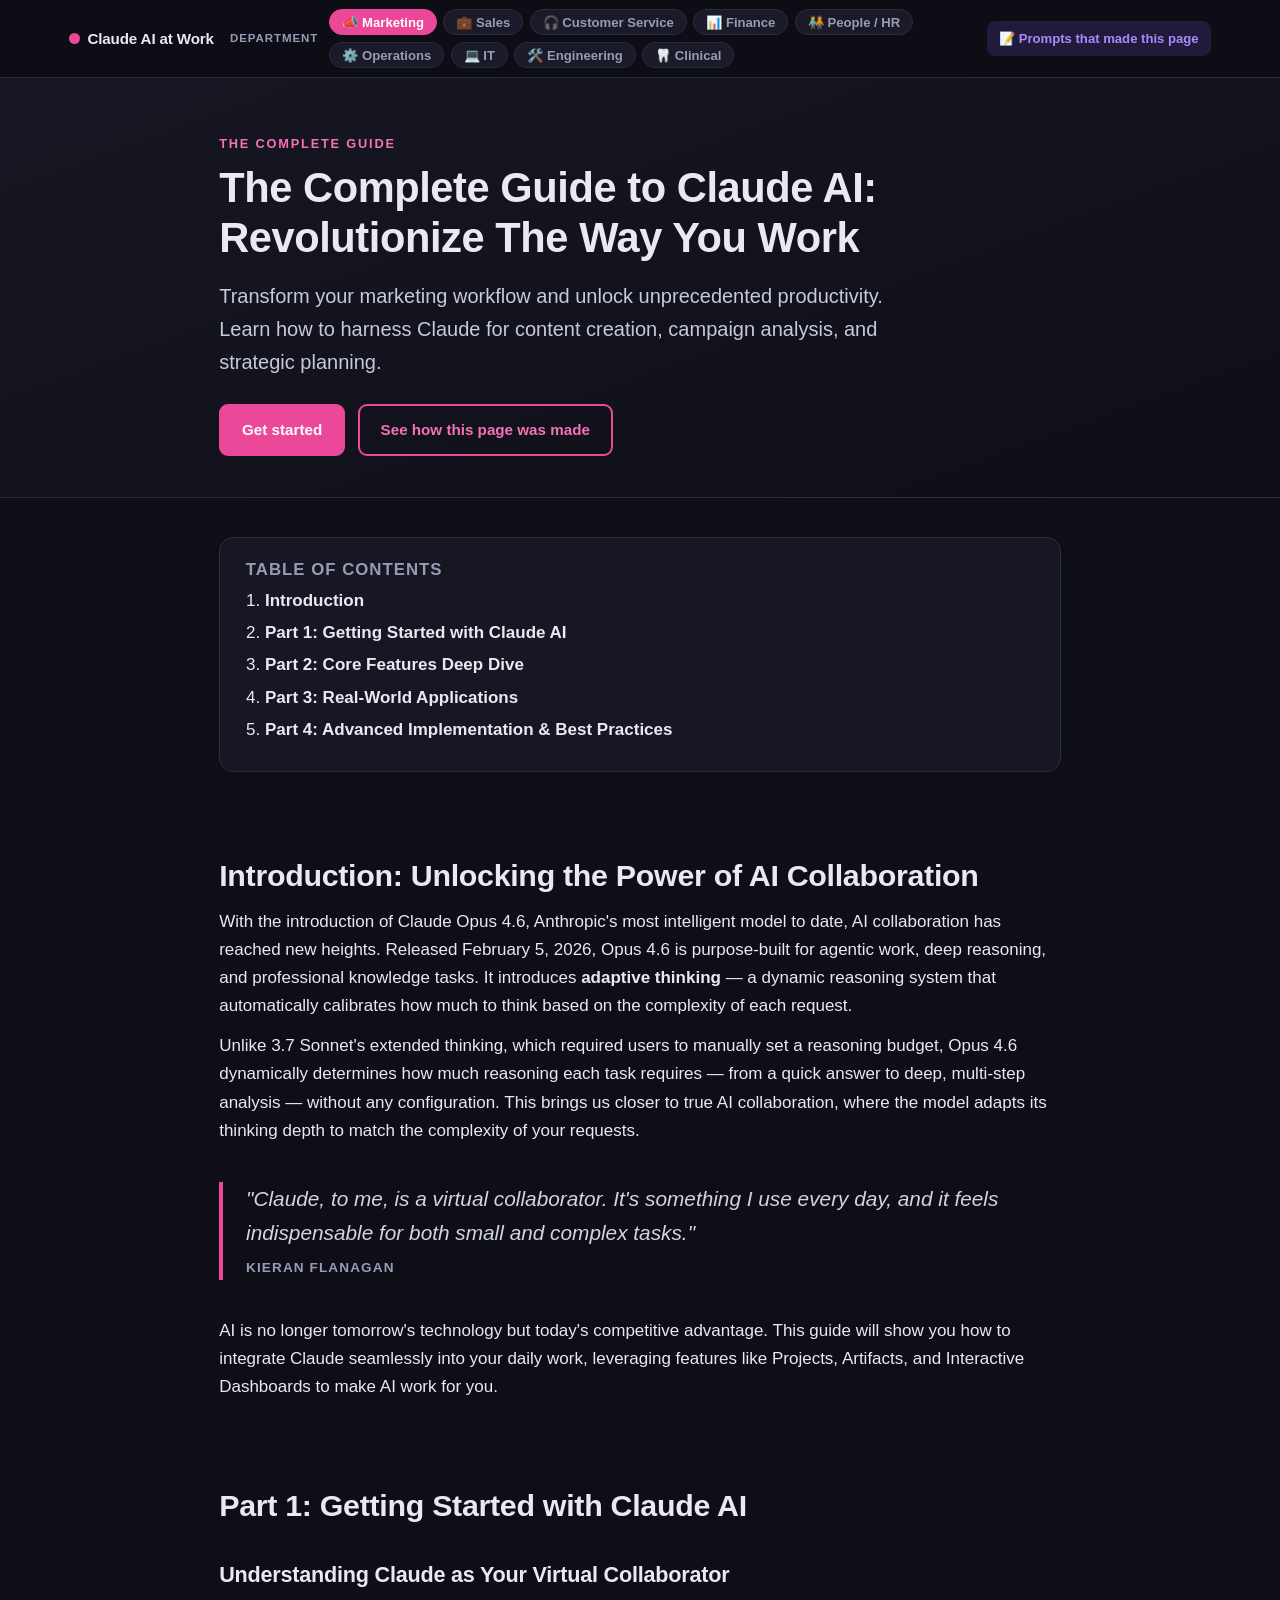
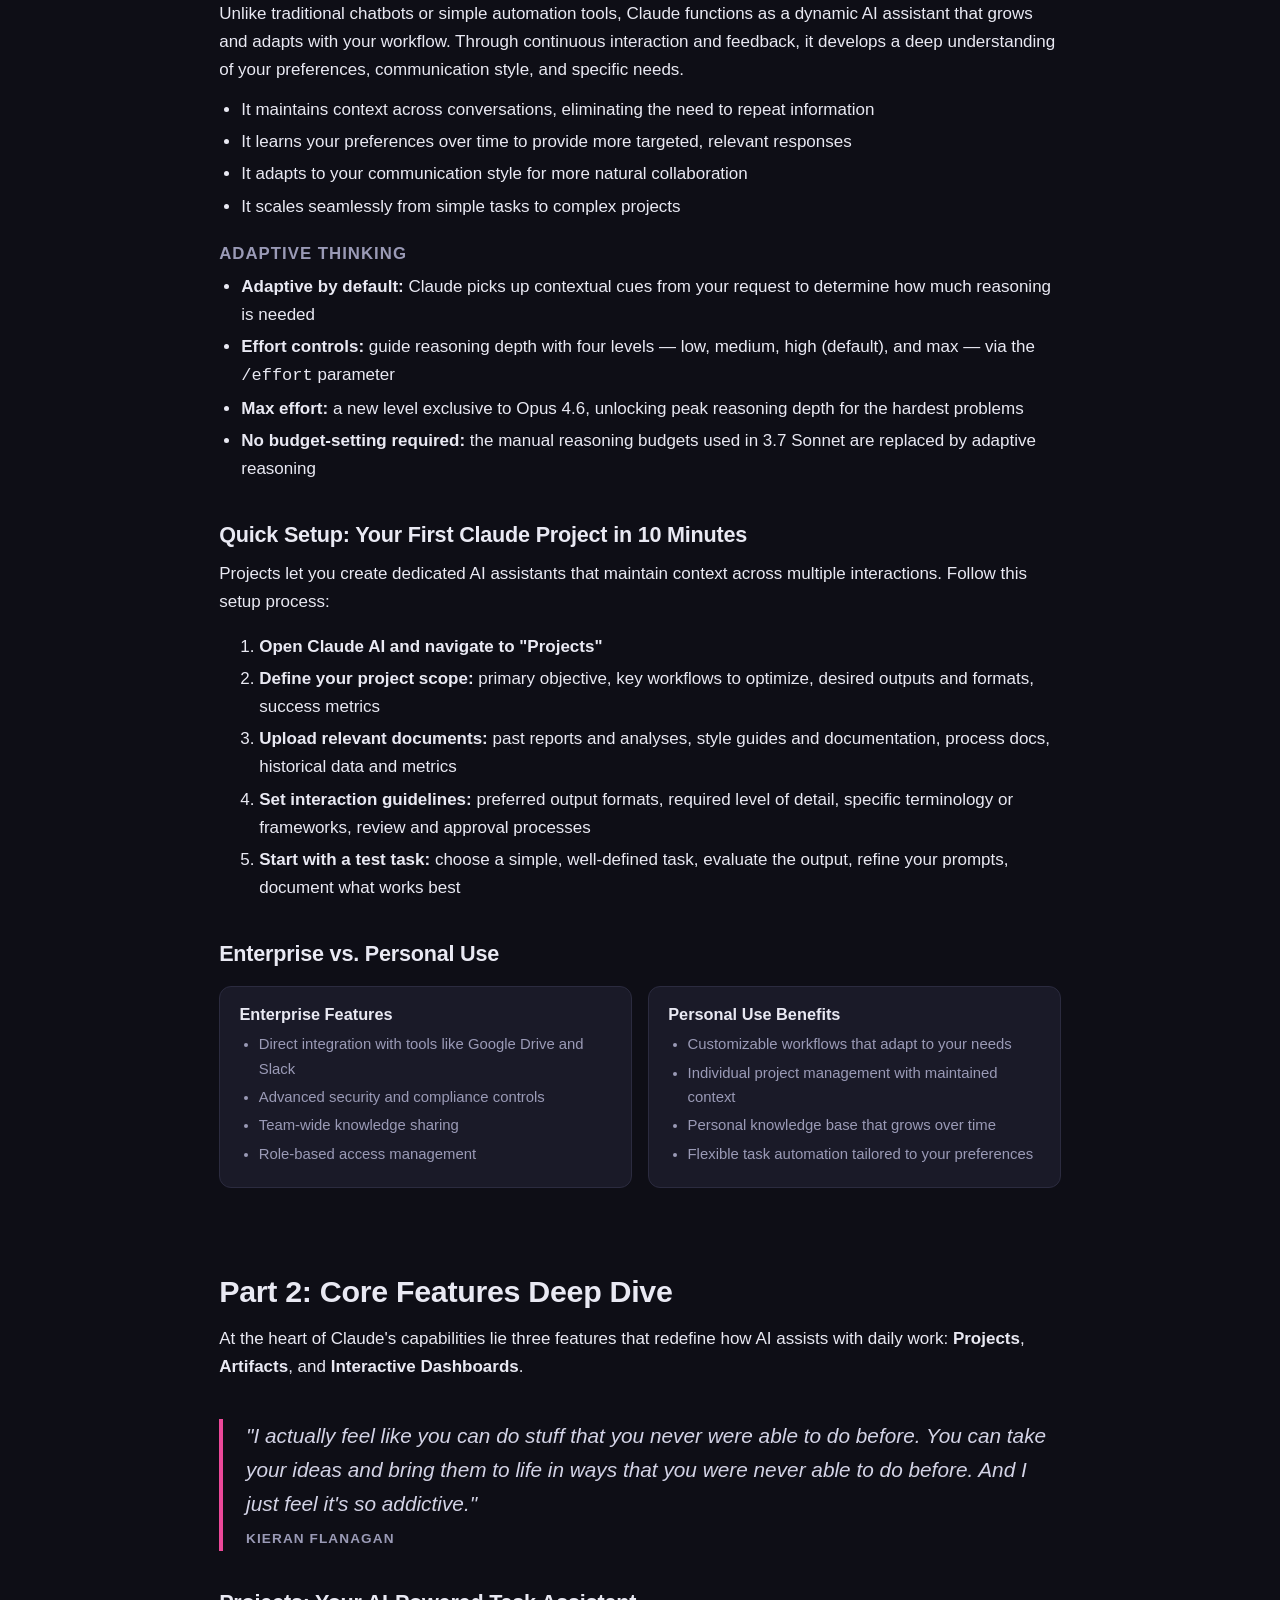
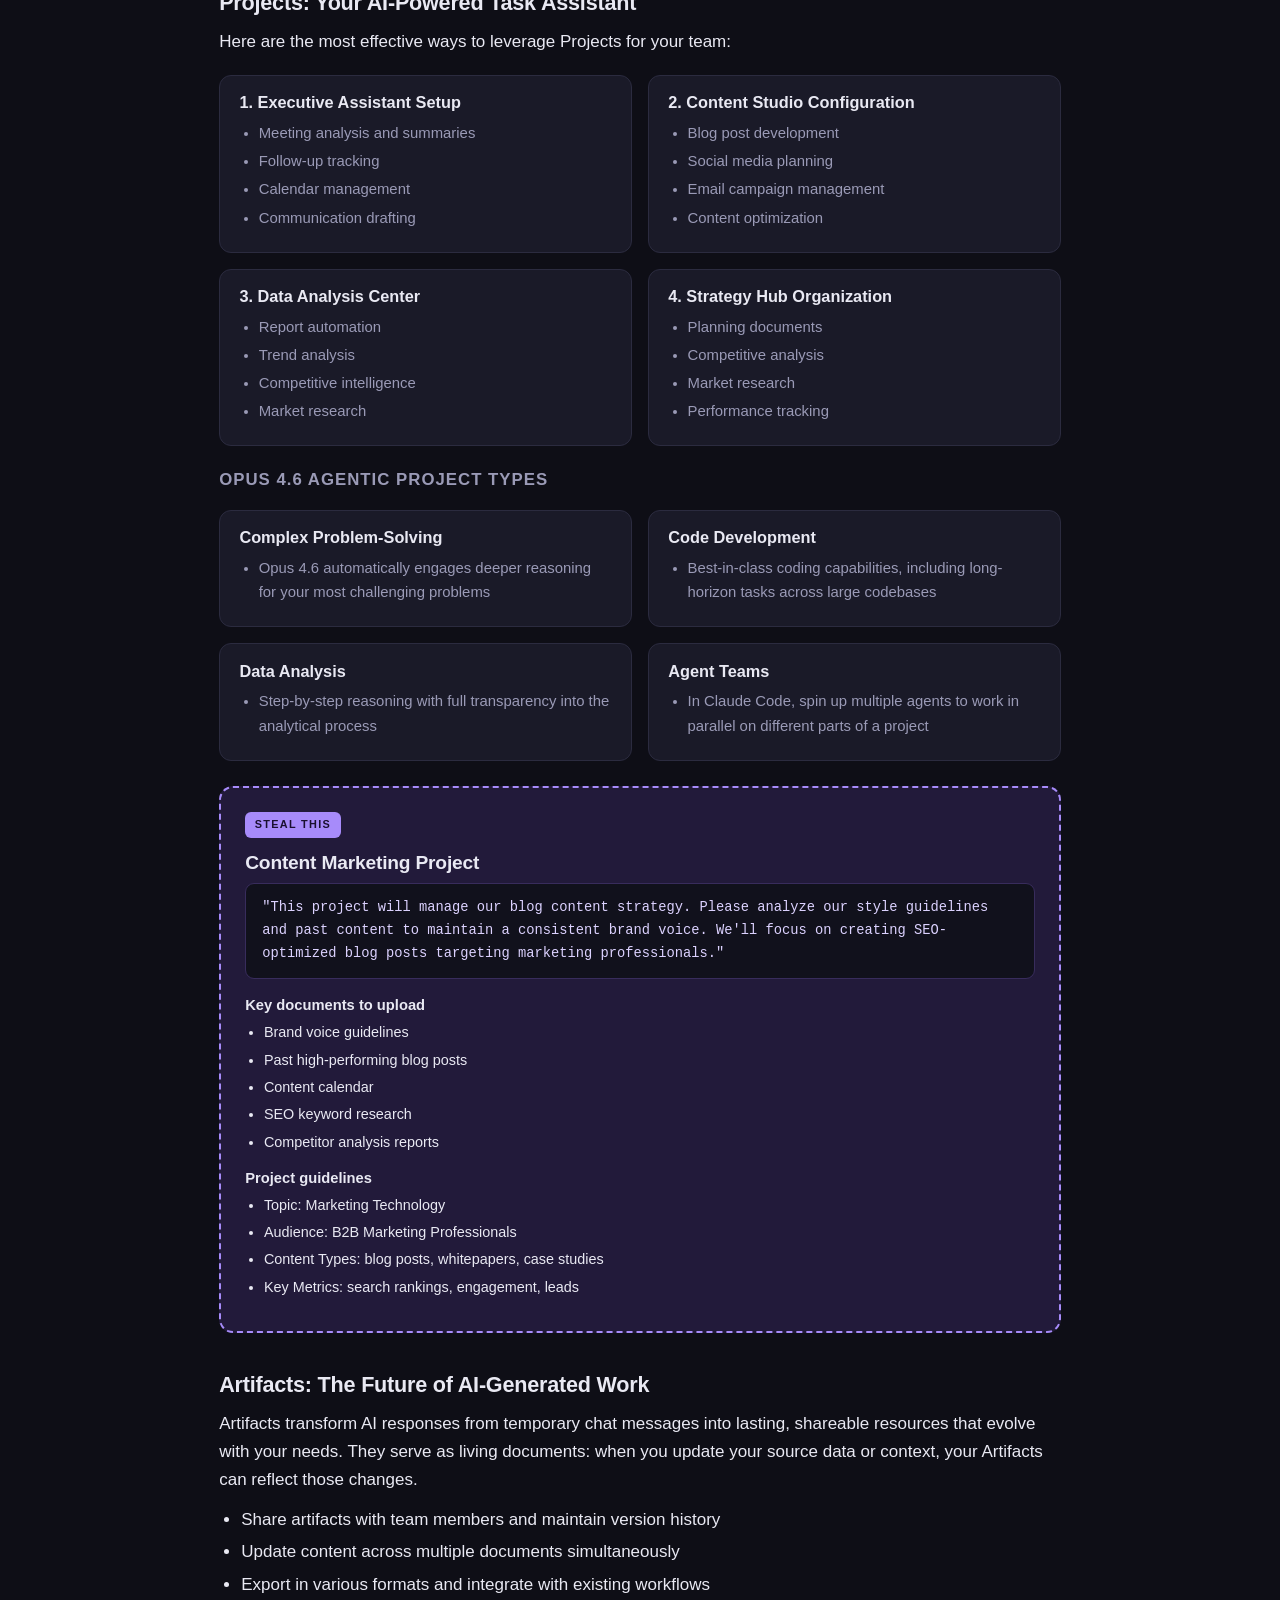
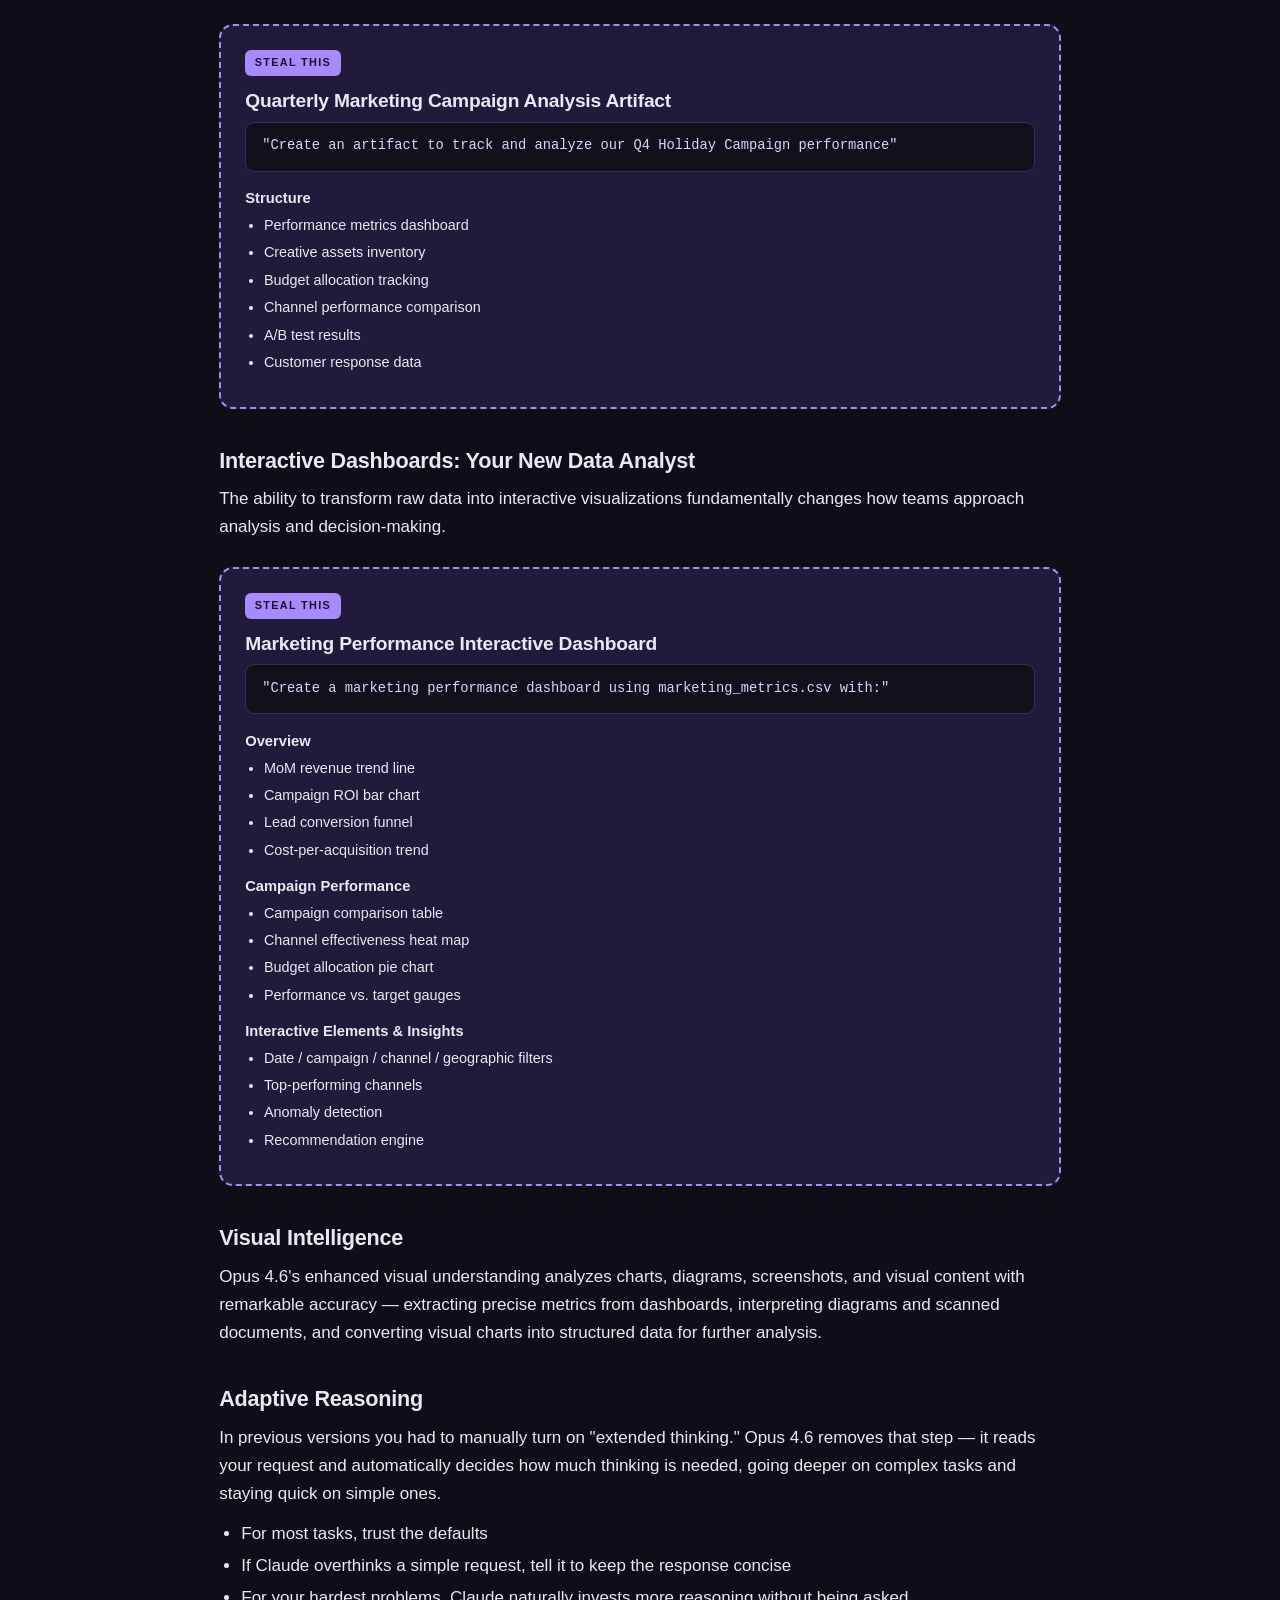
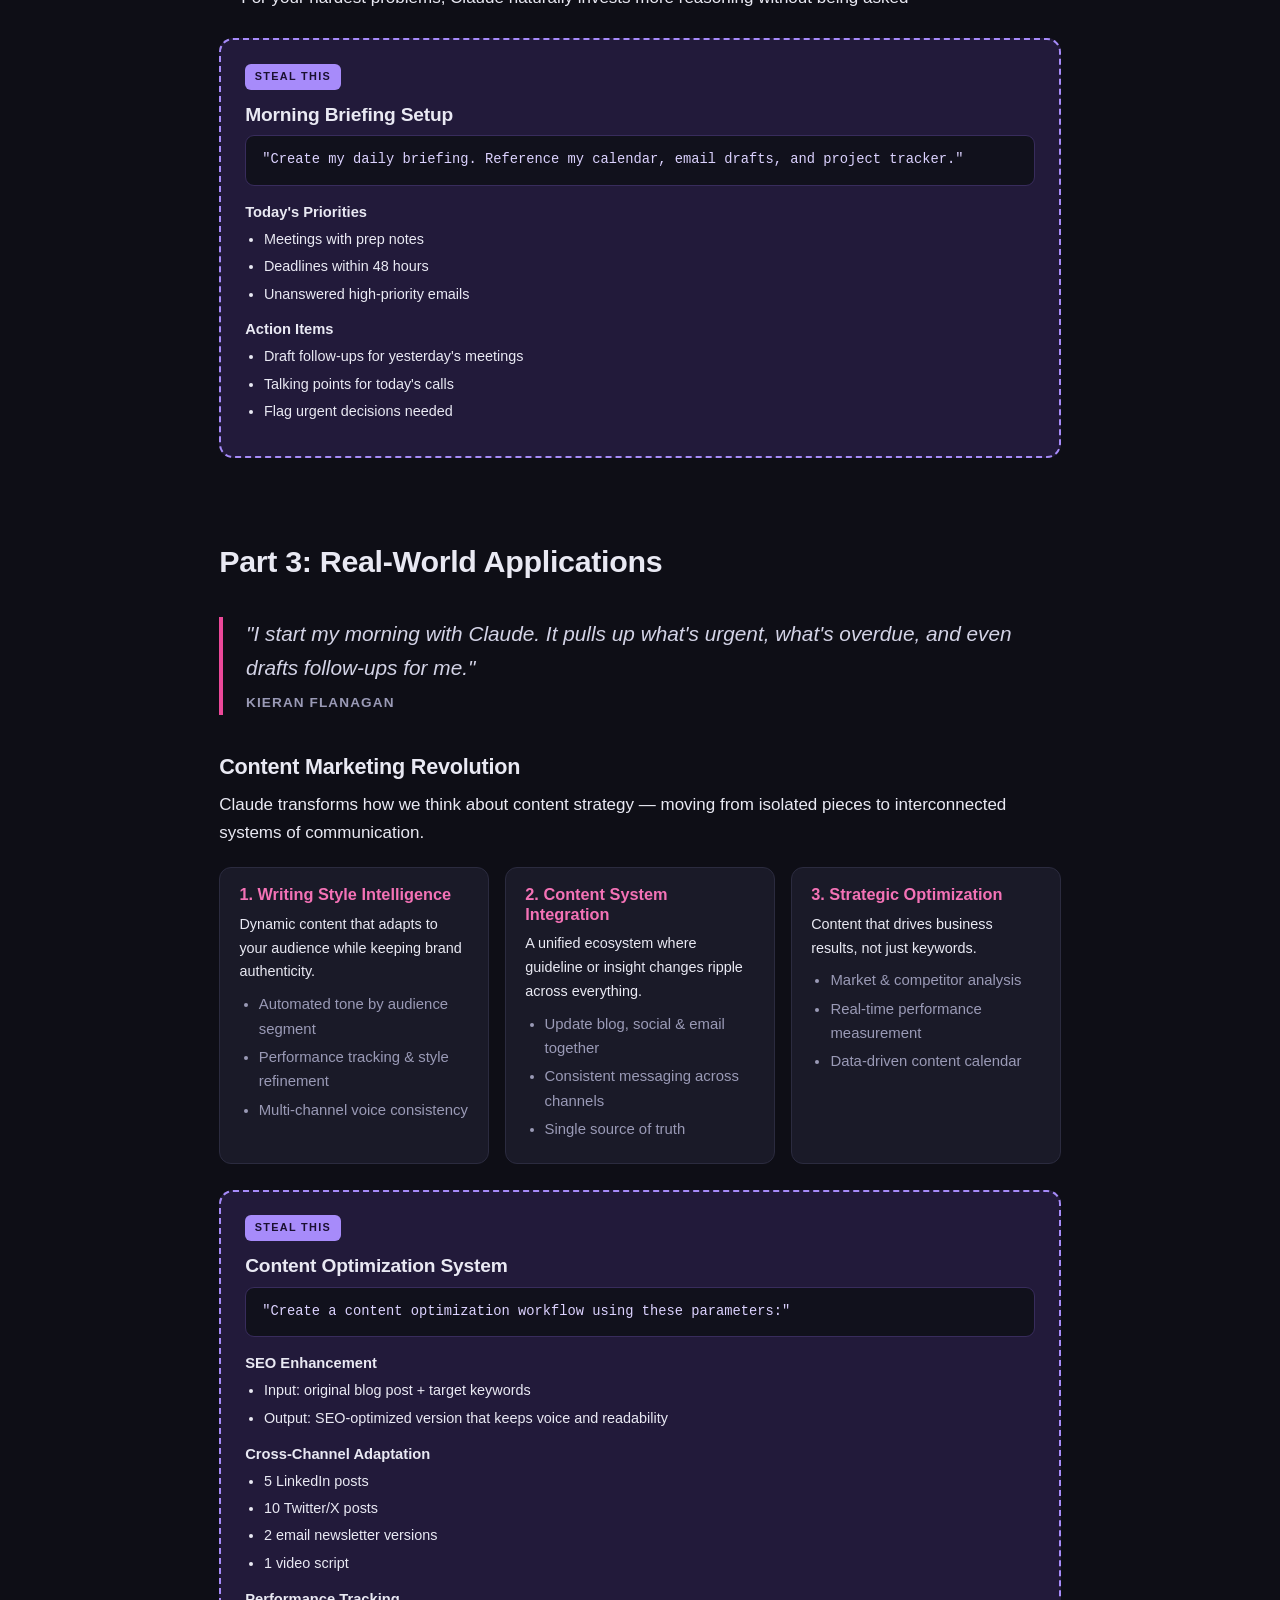
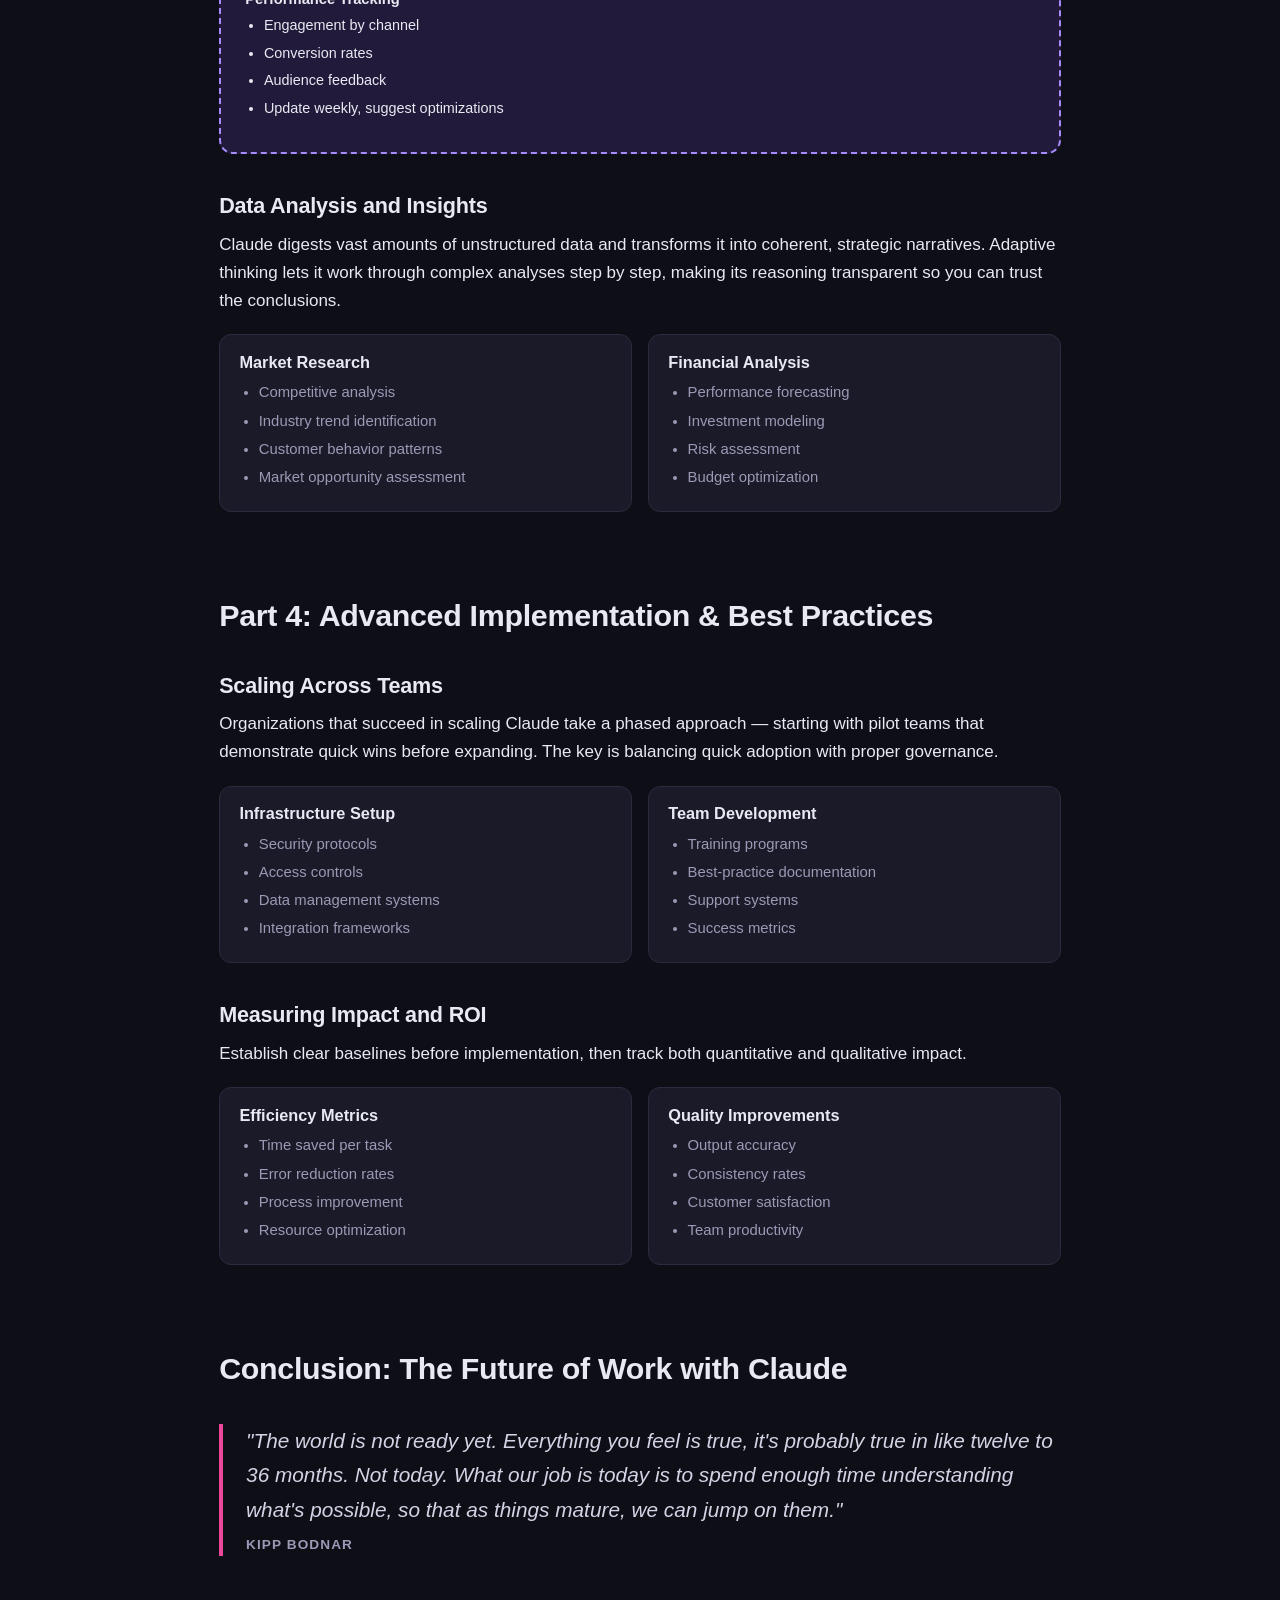
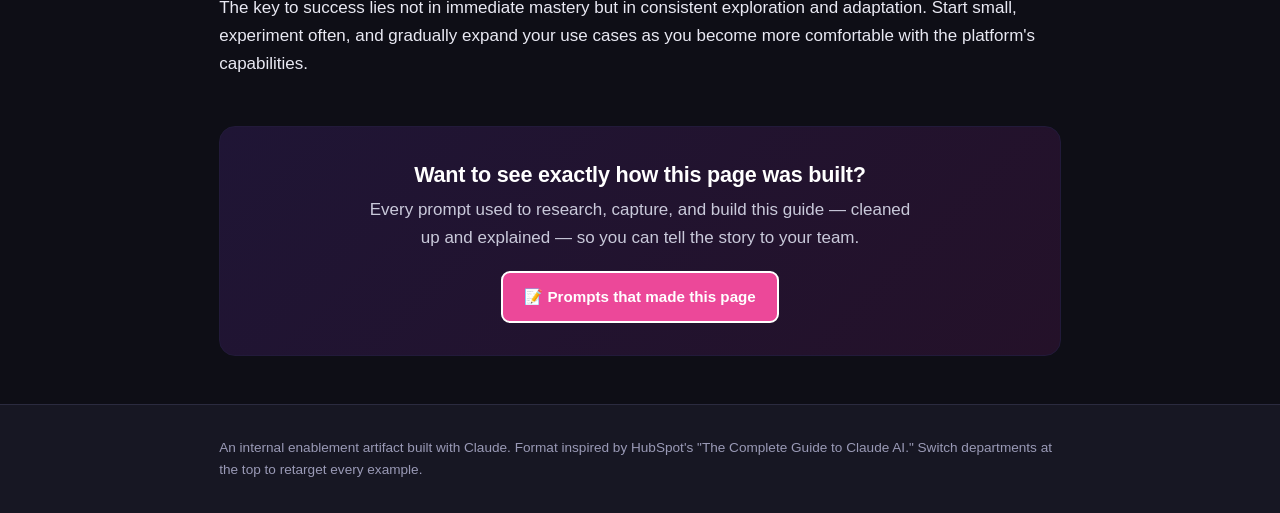
==== commit be4bdd68: "Convert artifact to dark theme; add Engineering dept, rename Clinical Dark color palette via CSS var" ====
--- a/index.html
+++ b/index.html
@@ -6,12 +6,14 @@
 <title>The Complete Guide to Claude AI: Revolutionize The Way You Work</title>
 <style>
   :root{
-    --ink:#1a1a2e; --muted:#5a5a72; --line:#e7e7ef; --paper:#ffffff; --soft:#f6f5fb;
-    --accent:#EC4899; --accent-dark:#be2a72; --accent-soft:#fde7f2;
-    --steal:#7C3AED; --steal-soft:#f1ecfd; --maxw:880px;
+    --ink:#e9e9f3; --muted:#9a9ab6; --line:#2b2b3f; --paper:#0e0e16; --soft:#171723;
+    --surface:#1a1a28;
+    --accent:#EC4899; --accent-dark:#f472b6; --accent-soft:#3a1429;
+    --steal:#a78bfa; --steal-soft:#221a3a;
+    --cmd-bg:#11111c; --cmd-border:#382c5c; --cmd-text:#dcd2ff; --maxw:880px;
   }
   *{box-sizing:border-box;}
-  html{scroll-behavior:smooth;}
+  html{scroll-behavior:smooth;color-scheme:dark;}
   body{margin:0;font-family:-apple-system,BlinkMacSystemFont,"Segoe UI",Roboto,Helvetica,Arial,sans-serif;
     color:var(--ink);background:var(--paper);line-height:1.65;font-size:17px;}
   h1,h2,h3,h4{line-height:1.2;letter-spacing:-0.01em;}
@@ -24,12 +26,12 @@
   ul{margin:.5em 0 1em;padding-left:1.3em;}
   li{margin:.25em 0;}
   blockquote{margin:1.8em 0;padding:0 0 0 1.1em;border-left:4px solid var(--accent);
-    font-size:1.3rem;font-style:italic;color:#33334d;}
+    font-size:1.3rem;font-style:italic;color:#d3d3e6;}
   blockquote cite{display:block;margin-top:.5em;font-size:.85rem;font-style:normal;
     text-transform:uppercase;letter-spacing:.08em;color:var(--muted);font-weight:600;}
 
   /* sticky top bar */
-  .topbar{position:sticky;top:0;z-index:50;background:rgba(255,255,255,.96);
+  .topbar{position:sticky;top:0;z-index:50;background:rgba(14,14,22,.92);
     backdrop-filter:blur(8px);border-bottom:1px solid var(--line);}
   .topbar-inner{max-width:1180px;margin:0 auto;padding:.55rem 1.2rem;display:flex;
     align-items:center;gap:1rem;flex-wrap:wrap;}
@@ -37,7 +39,7 @@
   .brand .dot{width:11px;height:11px;border-radius:50%;background:var(--accent);display:inline-block;}
   .dept-label{font-size:.72rem;text-transform:uppercase;letter-spacing:.08em;color:var(--muted);font-weight:700;margin-right:-.3rem;}
   .pills{display:flex;gap:.4rem;flex-wrap:wrap;flex:1;}
-  .pill{border:1px solid var(--line);background:#fff;color:var(--muted);
+  .pill{border:1px solid var(--line);background:var(--surface);color:var(--muted);
     padding:.3rem .75rem;border-radius:999px;font-size:.82rem;font-weight:600;cursor:pointer;
     transition:.15s;white-space:nowrap;}
   .pill:hover{border-color:var(--accent);color:var(--accent-dark);}
@@ -47,16 +49,16 @@
   .prompts-link:hover{background:var(--steal);color:#fff;}
 
   .wrap{max-width:var(--maxw);margin:0 auto;padding:0 1.2rem;}
-  .hero{background:linear-gradient(160deg,#fff 0%,var(--soft) 100%);
+  .hero{background:linear-gradient(160deg,var(--soft) 0%,var(--paper) 100%);
     border-bottom:1px solid var(--line);padding:3.4rem 0 2.6rem;}
   .eyebrow{text-transform:uppercase;letter-spacing:.14em;font-size:.8rem;font-weight:700;color:var(--accent-dark);margin-bottom:.6rem;}
-  .hero p.lead{font-size:1.25rem;color:#34344d;max-width:42rem;}
+  .hero p.lead{font-size:1.25rem;color:#c8c8de;max-width:42rem;}
   .cta-row{display:flex;gap:.8rem;flex-wrap:wrap;margin-top:1.6rem;}
   .btn{display:inline-block;padding:.7rem 1.3rem;border-radius:9px;font-weight:700;font-size:.95rem;
     text-decoration:none;cursor:pointer;border:2px solid var(--accent);}
   .btn-primary{background:var(--accent);color:#fff;}
   .btn-primary:hover{background:var(--accent-dark);border-color:var(--accent-dark);}
-  .btn-ghost{background:#fff;color:var(--accent-dark);}
+  .btn-ghost{background:transparent;color:var(--accent-dark);}
   .btn-ghost:hover{background:var(--accent-soft);}
 
   /* table of contents */
@@ -68,19 +70,19 @@
 
   /* project cards */
   .cards{display:grid;grid-template-columns:repeat(2,1fr);gap:1rem;margin:1.2rem 0 1.5rem;}
-  .card{border:1px solid var(--line);border-radius:12px;padding:1.1rem 1.2rem;background:#fff;}
+  .card{border:1px solid var(--line);border-radius:12px;padding:1.1rem 1.2rem;background:var(--surface);}
   .card h4{margin:0 0 .5rem;color:var(--ink);text-transform:none;letter-spacing:0;font-size:1.02rem;}
   .card ul{margin:0;font-size:.93rem;color:var(--muted);}
 
   /* STEAL THIS box */
   .steal{border:2px dashed var(--steal);background:var(--steal-soft);border-radius:14px;
     padding:1.3rem 1.5rem;margin:1.6rem 0;}
-  .steal .tag{display:inline-block;background:var(--steal);color:#fff;font-size:.68rem;font-weight:800;
+  .steal .tag{display:inline-block;background:var(--steal);color:#1a1030;font-size:.68rem;font-weight:800;
     letter-spacing:.12em;text-transform:uppercase;padding:.25rem .6rem;border-radius:6px;margin-bottom:.7rem;}
   .steal h3{margin:.1rem 0 .6rem;font-size:1.2rem;}
-  .steal .cmd{background:#fff;border:1px solid #e3d9fb;border-radius:9px;padding:.8rem 1rem;
+  .steal .cmd{background:var(--cmd-bg);border:1px solid var(--cmd-border);border-radius:9px;padding:.8rem 1rem;
     font-family:"SFMono-Regular",Consolas,"Liberation Mono",Menlo,monospace;font-size:.86rem;
-    color:#2c1f4a;white-space:pre-wrap;margin:.5rem 0 .9rem;}
+    color:var(--cmd-text);white-space:pre-wrap;margin:.5rem 0 .9rem;}
   .steal .grp{margin:.7rem 0;}
   .steal .grp b{display:block;font-size:.92rem;margin-bottom:.15rem;}
   .steal ul{margin:.2rem 0;font-size:.9rem;}
@@ -93,7 +95,7 @@
   .pillars{display:grid;grid-template-columns:repeat(3,1fr);gap:1rem;margin:1.2rem 0;}
   .pillars .card h4{color:var(--accent-dark);}
 
-  .midcta{background:var(--ink);color:#fff;border-radius:16px;padding:2rem 2rem;margin:3rem 0;text-align:center;}
+  .midcta{background:linear-gradient(135deg,#1f1535 0%,#241129 100%);border:1px solid var(--steal-soft);color:#fff;border-radius:16px;padding:2rem 2rem;margin:3rem 0;text-align:center;}
   .midcta h3{margin:.2rem 0 .5rem;color:#fff;}
   .midcta p{color:#c9c9da;max-width:34rem;margin:.4rem auto 1.2rem;}
 
@@ -105,7 +107,7 @@
   body.show-prompts #prompts-view{display:block;}
   body.show-prompts > footer{display:none;}
   .prompt-card{border:1px solid var(--line);border-left:4px solid var(--steal);border-radius:10px;
-    padding:1.1rem 1.3rem;margin:1.1rem 0;background:#fff;}
+    padding:1.1rem 1.3rem;margin:1.1rem 0;background:var(--surface);}
   .prompt-card .n{font-size:.72rem;font-weight:800;letter-spacing:.1em;text-transform:uppercase;color:var(--steal);}
   .prompt-card .said{font-size:1.08rem;font-weight:600;margin:.3rem 0 .5rem;}
   .prompt-card .did{font-size:.92rem;color:var(--muted);}
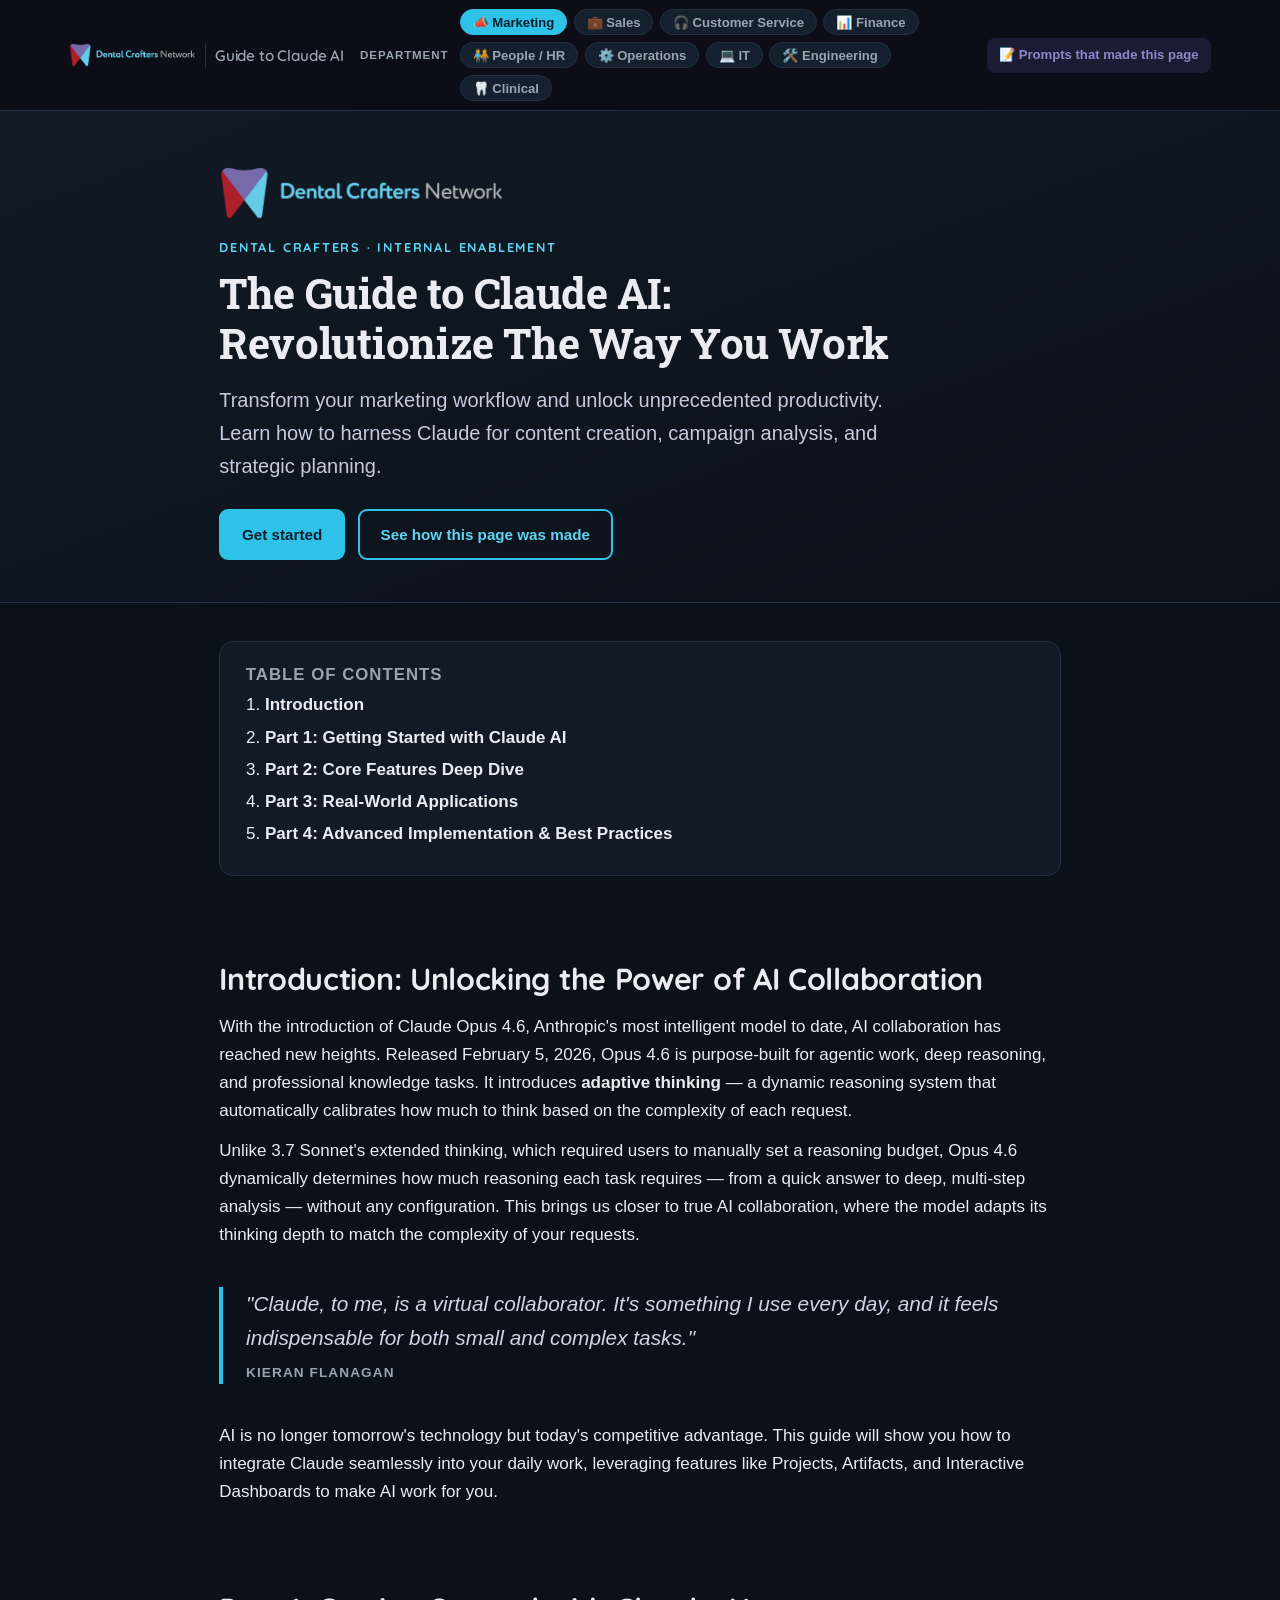
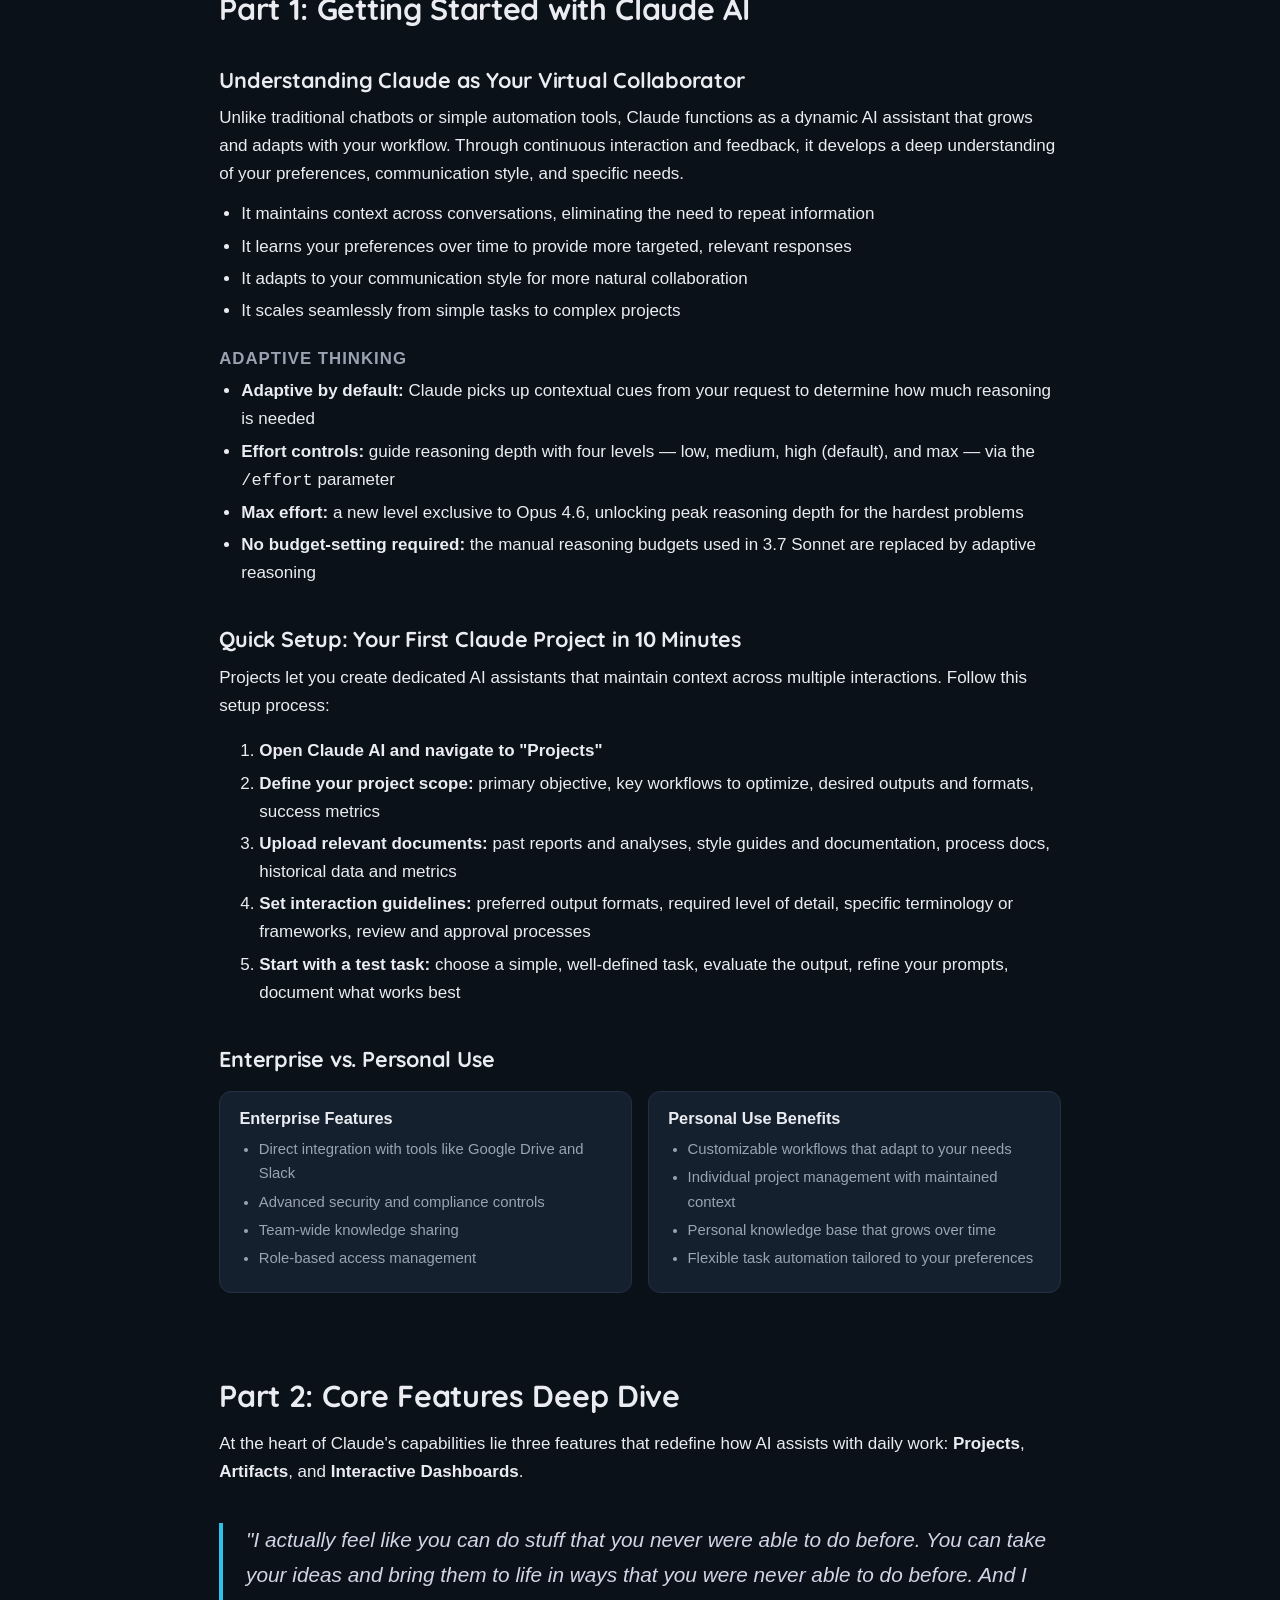
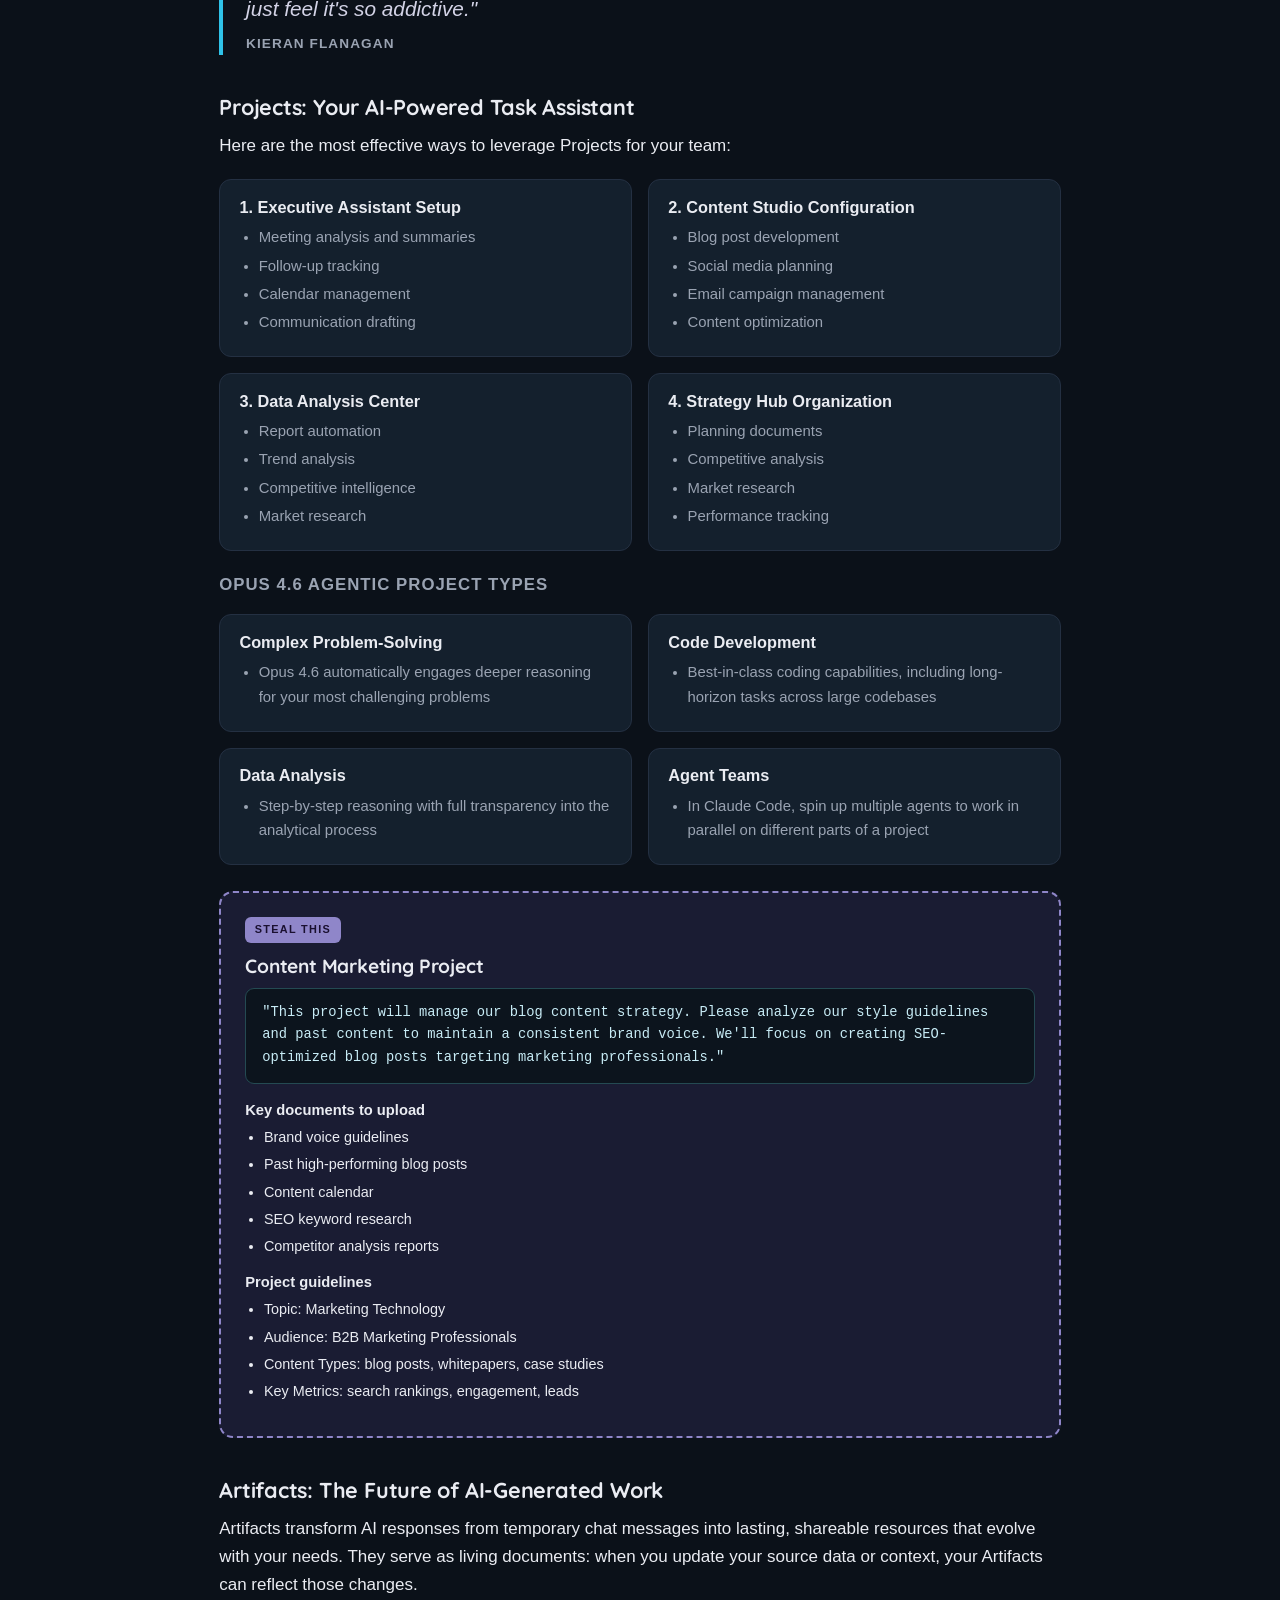
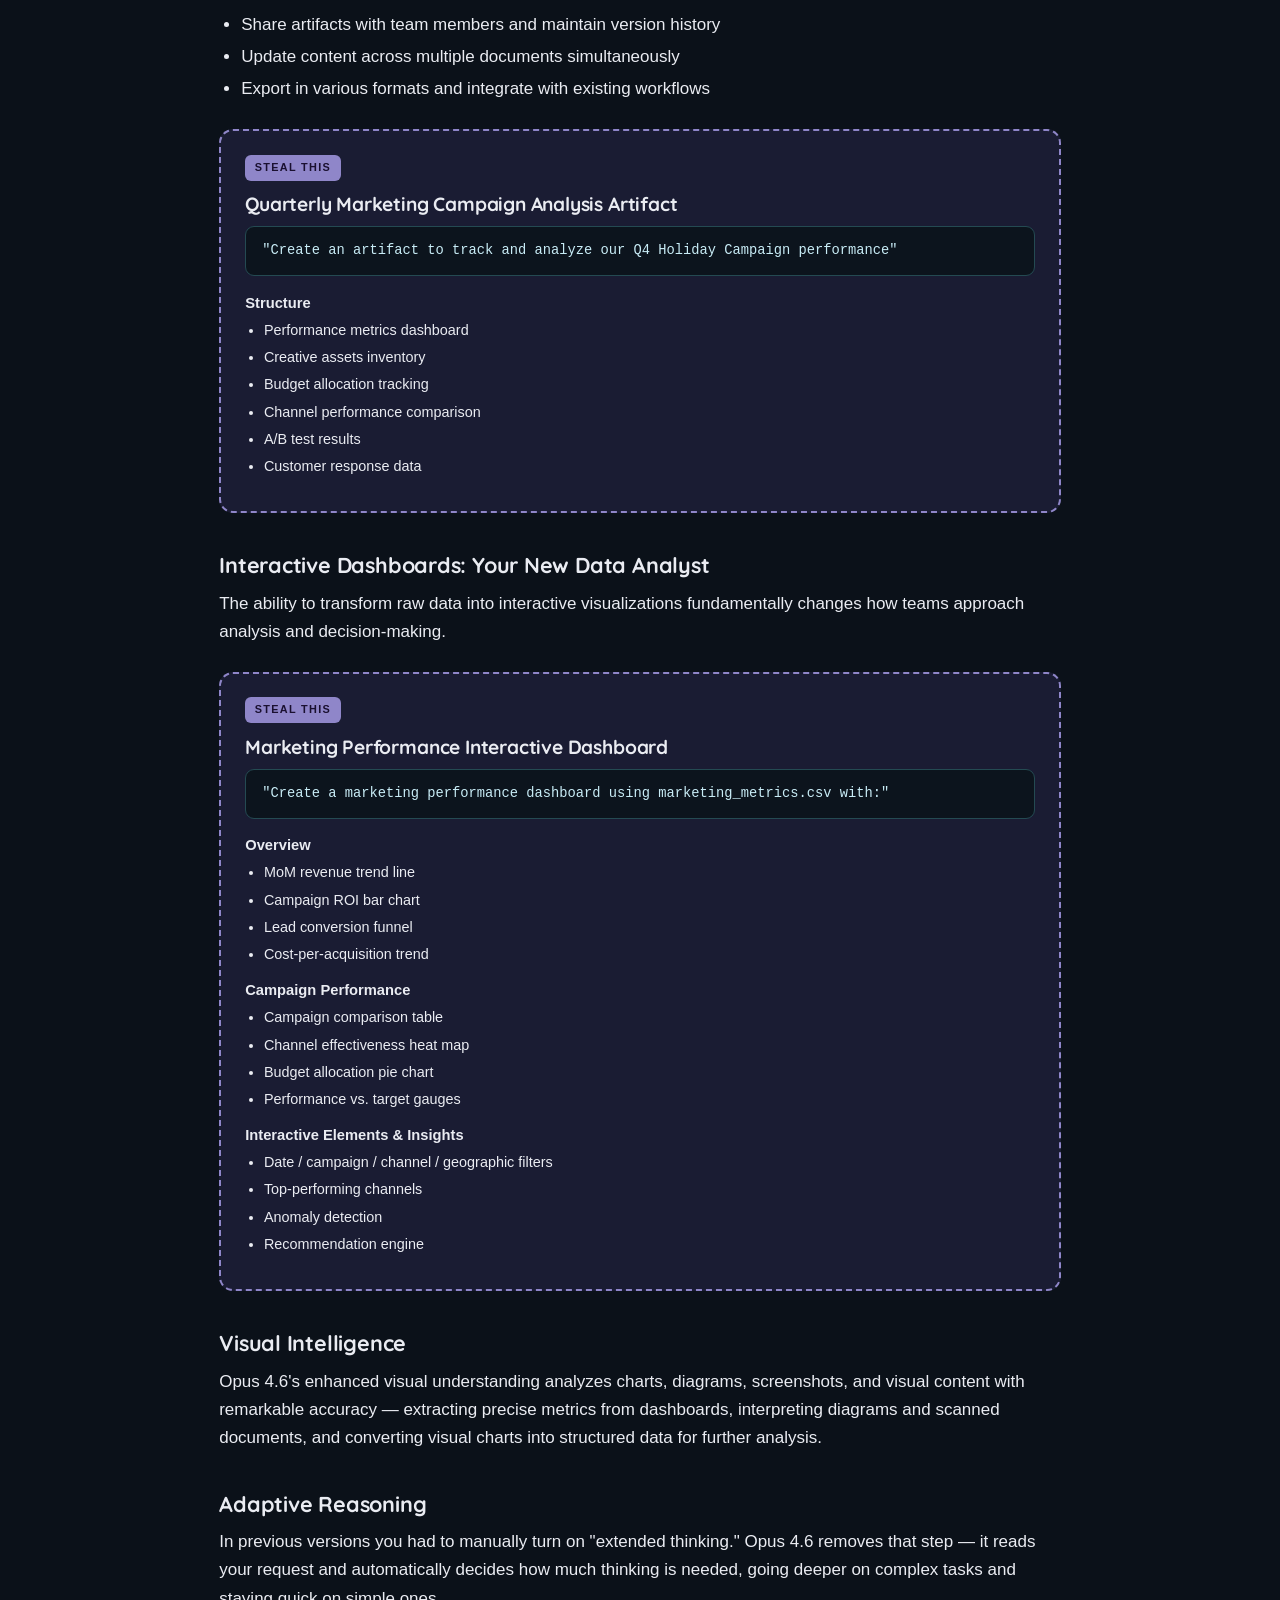
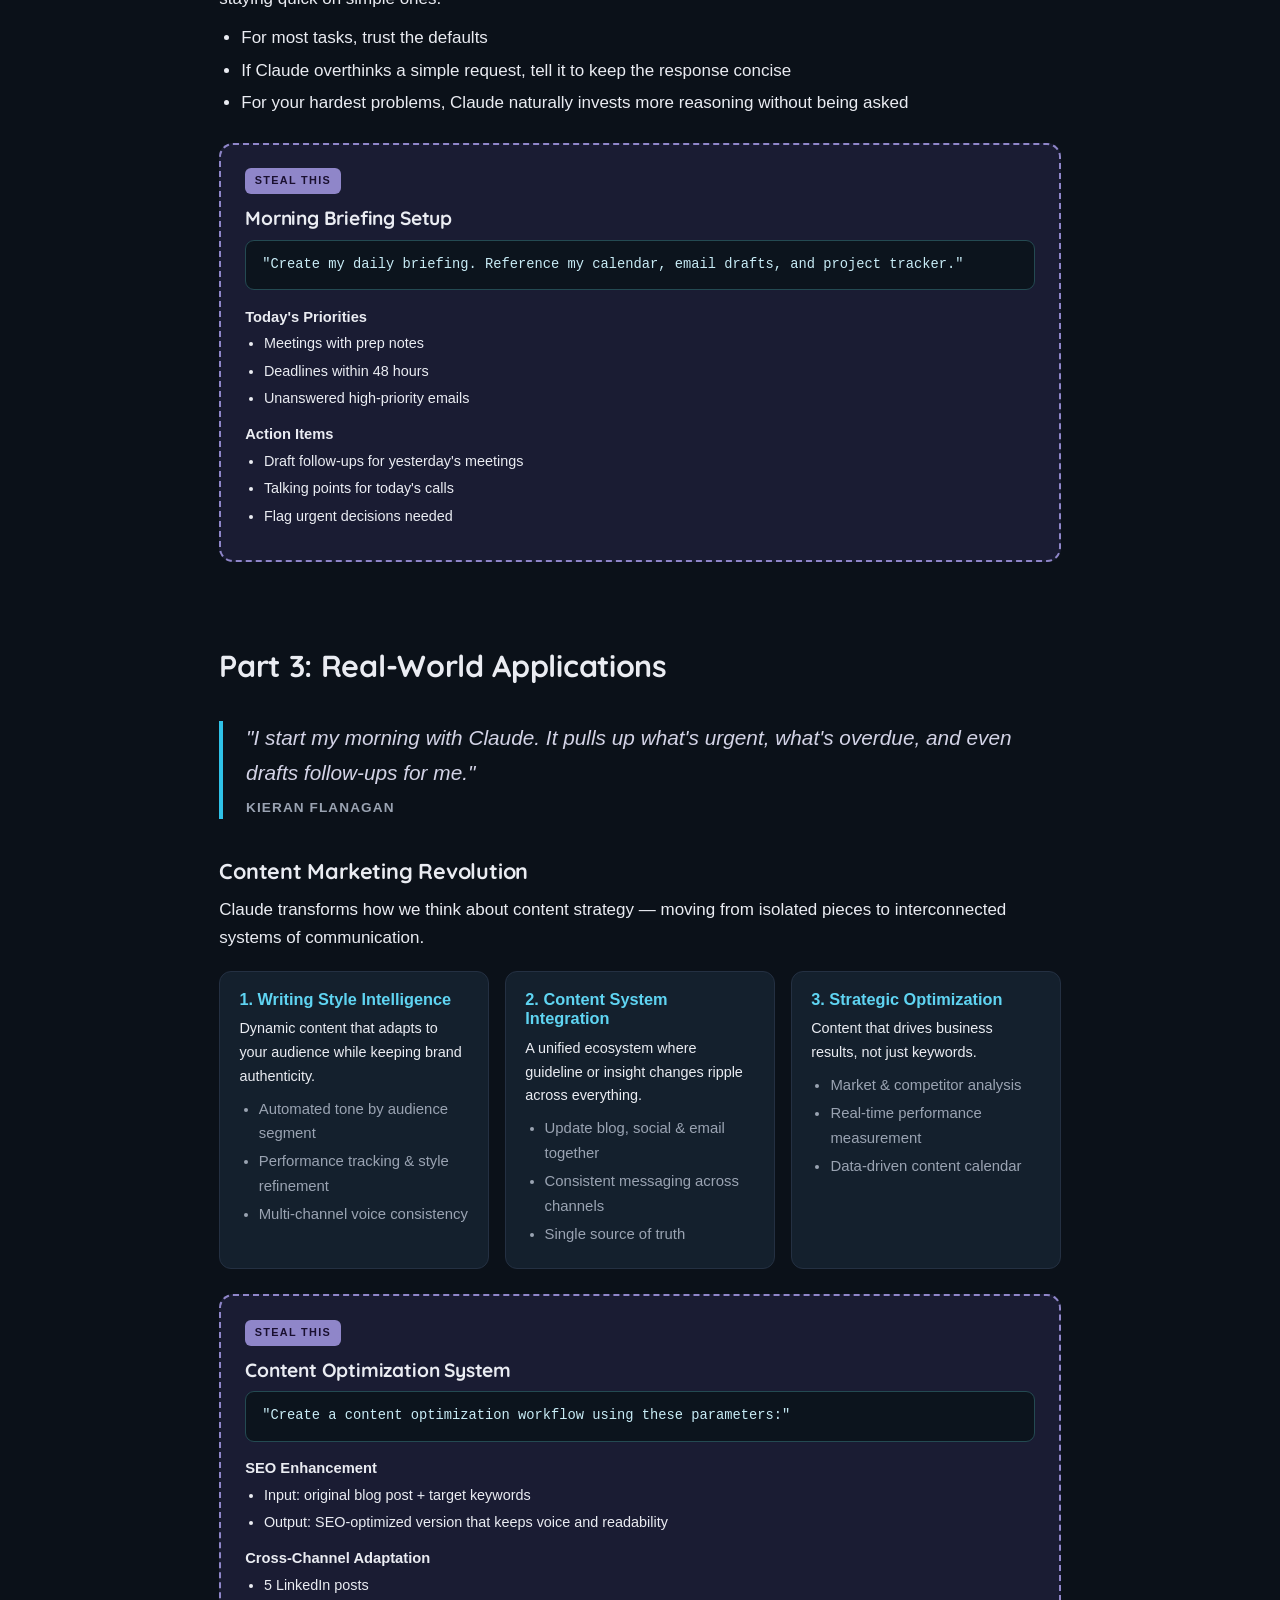
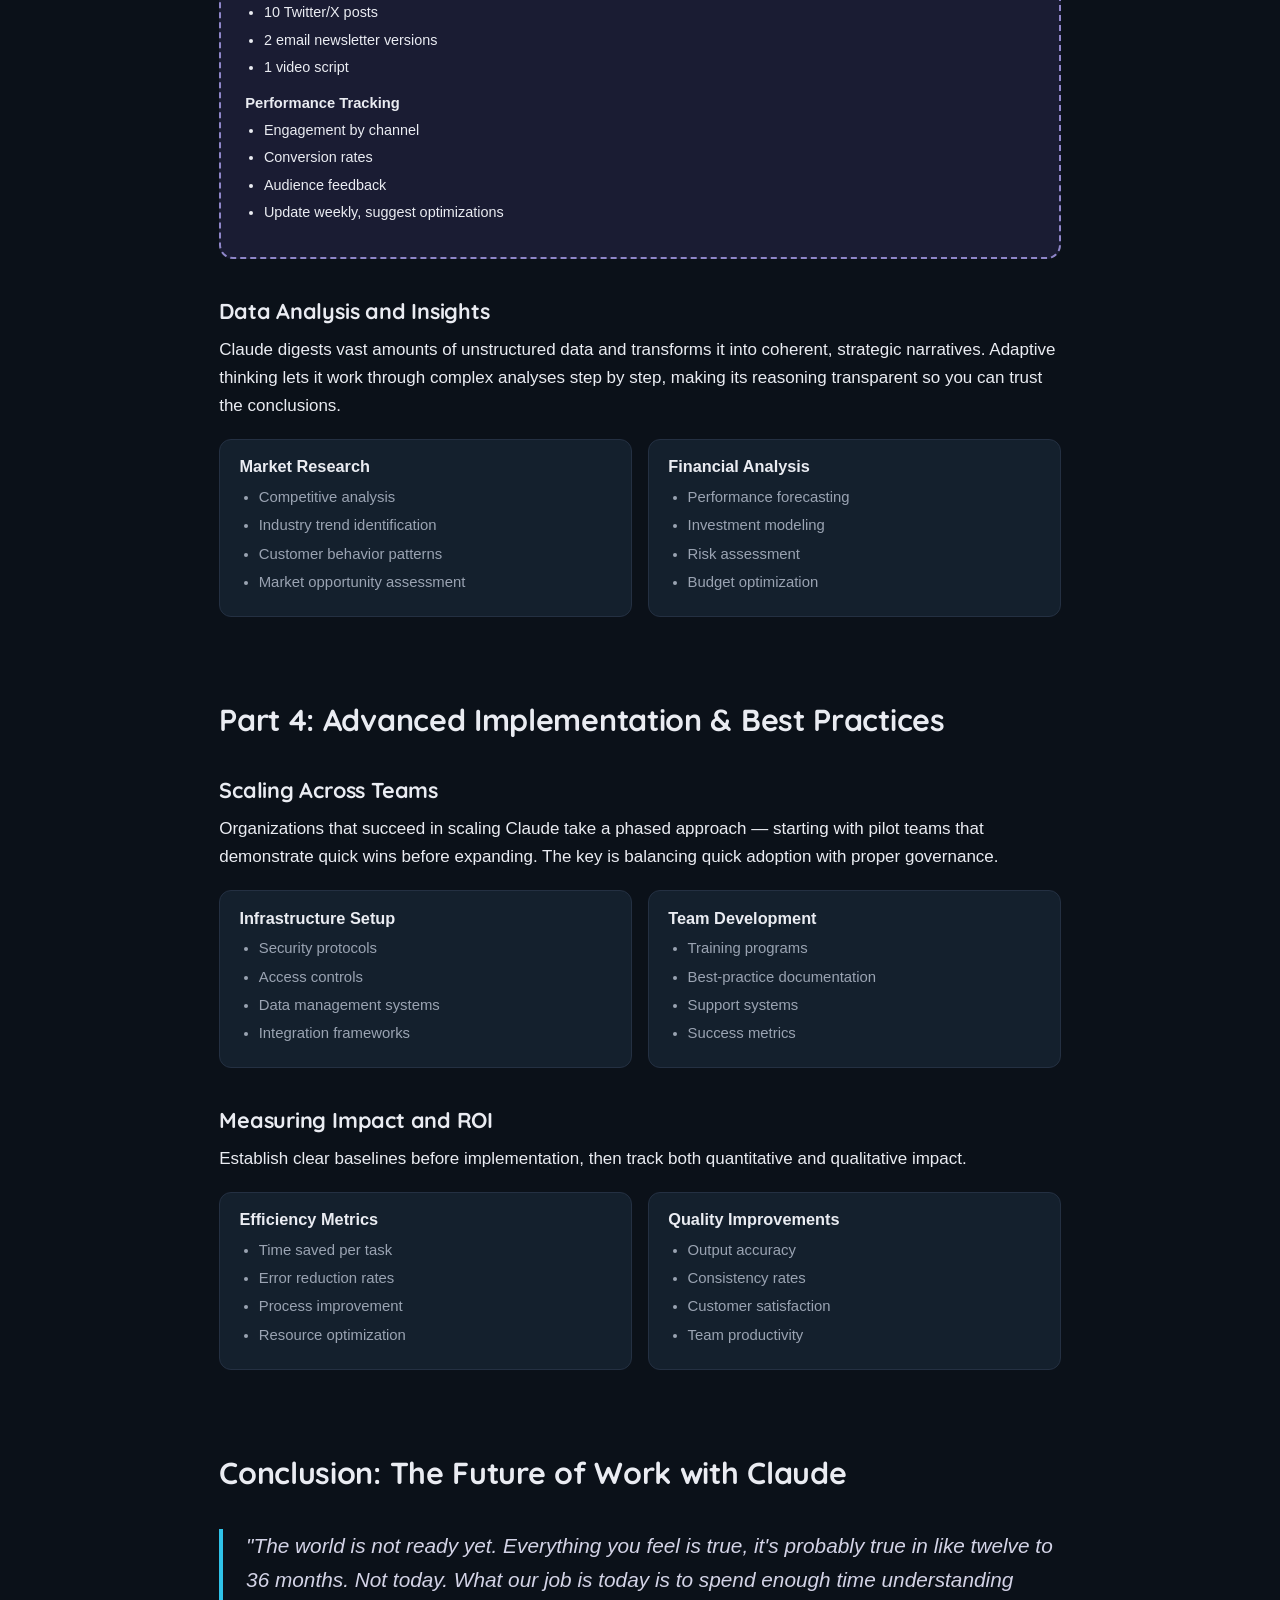
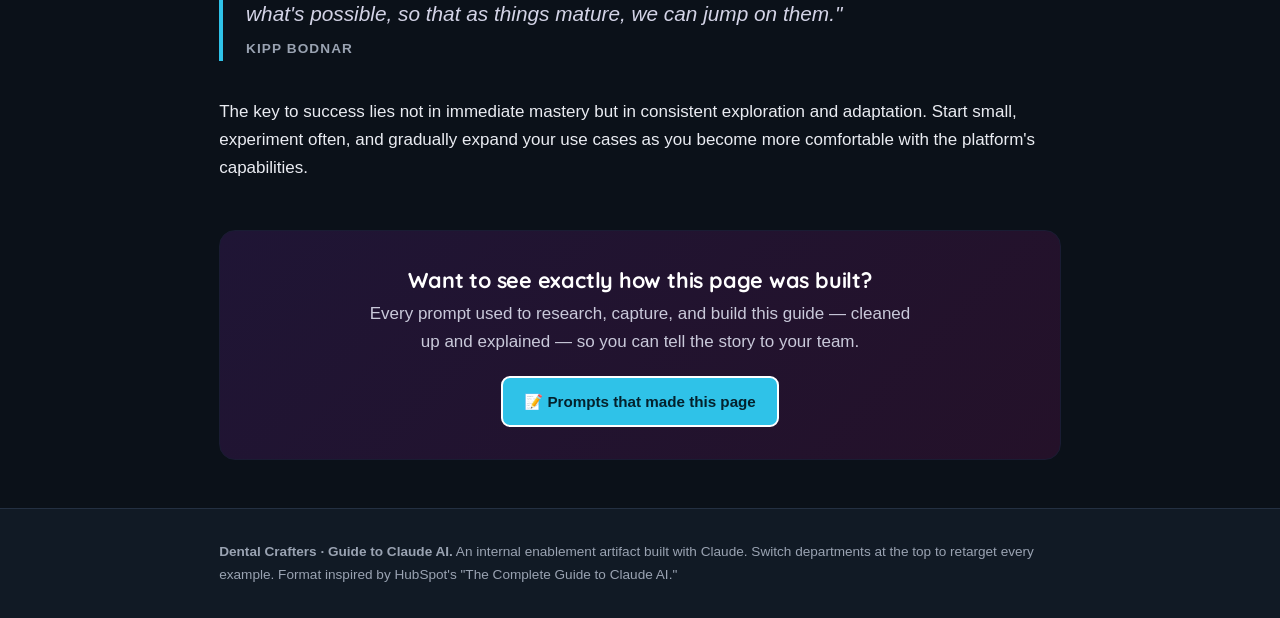
==== commit 39da4c55: "Rebrand artifact as "Dental Crafters: Guide to Claude AI" Apply Dental Crafters brand: cyan/violet/m" ====
--- a/index.html
+++ b/index.html
@@ -3,15 +3,22 @@
 <head>
 <meta charset="UTF-8" />
 <meta name="viewport" content="width=device-width, initial-scale=1.0" />
-<title>The Complete Guide to Claude AI: Revolutionize The Way You Work</title>
+<title>Dental Crafters: Guide to Claude AI</title>
+<link rel="preconnect" href="https://fonts.googleapis.com">
+<link rel="preconnect" href="https://fonts.gstatic.com" crossorigin>
+<link href="https://fonts.googleapis.com/css2?family=Quicksand:wght@500;600;700&family=Roboto+Slab:wght@600;700&display=swap" rel="stylesheet">
 <style>
   :root{
-    --ink:#e9e9f3; --muted:#9a9ab6; --line:#2b2b3f; --paper:#0e0e16; --soft:#171723;
-    --surface:#1a1a28;
-    --accent:#EC4899; --accent-dark:#f472b6; --accent-soft:#3a1429;
-    --steal:#a78bfa; --steal-soft:#221a3a;
-    --cmd-bg:#11111c; --cmd-border:#382c5c; --cmd-text:#dcd2ff; --maxw:880px;
+    --ink:#eaecf2; --muted:#9aa3b2; --line:#243042; --paper:#0b1119; --soft:#111a25;
+    --surface:#14202d;
+    --accent:#2FC2E8; --accent-dark:#5fd4f2; --accent-soft:#0a2730; --on-accent:#04212c;
+    --steal:#8f86c9; --steal-soft:#1a1c33;
+    --maroon:#d24159;
+    --cmd-bg:#0c141d; --cmd-border:#244a52; --cmd-text:#c8ecf6; --maxw:880px;
   }
+  body{font-family:"Helvetica Neue",Arial,sans-serif;}
+  h1,h2,h3,.brand,.eyebrow,.steal h3,.midcta h3{font-family:"Quicksand","Helvetica Neue",Arial,sans-serif;}
+  h1{font-family:"Roboto Slab",Georgia,serif;}
   *{box-sizing:border-box;}
   html{scroll-behavior:smooth;color-scheme:dark;}
   body{margin:0;font-family:-apple-system,BlinkMacSystemFont,"Segoe UI",Roboto,Helvetica,Arial,sans-serif;
@@ -35,15 +42,17 @@
     backdrop-filter:blur(8px);border-bottom:1px solid var(--line);}
   .topbar-inner{max-width:1180px;margin:0 auto;padding:.55rem 1.2rem;display:flex;
     align-items:center;gap:1rem;flex-wrap:wrap;}
-  .brand{font-weight:800;font-size:.95rem;letter-spacing:-.01em;white-space:nowrap;display:flex;align-items:center;gap:.45rem;}
-  .brand .dot{width:11px;height:11px;border-radius:50%;background:var(--accent);display:inline-block;}
+  .brand{font-weight:700;font-size:.95rem;letter-spacing:-.01em;white-space:nowrap;display:flex;align-items:center;gap:.55rem;text-decoration:none;color:var(--ink);}
+  .brand-logo{height:24px;width:auto;display:block;}
+  .brand-sub{color:var(--muted);font-weight:600;border-left:1px solid var(--line);padding-left:.55rem;}
+  .hero-logo{height:54px;width:auto;display:block;margin-bottom:1.1rem;}
   .dept-label{font-size:.72rem;text-transform:uppercase;letter-spacing:.08em;color:var(--muted);font-weight:700;margin-right:-.3rem;}
   .pills{display:flex;gap:.4rem;flex-wrap:wrap;flex:1;}
   .pill{border:1px solid var(--line);background:var(--surface);color:var(--muted);
     padding:.3rem .75rem;border-radius:999px;font-size:.82rem;font-weight:600;cursor:pointer;
     transition:.15s;white-space:nowrap;}
   .pill:hover{border-color:var(--accent);color:var(--accent-dark);}
-  .pill[aria-pressed="true"]{background:var(--accent);border-color:var(--accent);color:#fff;}
+  .pill[aria-pressed="true"]{background:var(--accent);border-color:var(--accent);color:var(--on-accent);}
   .prompts-link{font-size:.82rem;font-weight:700;text-decoration:none;color:var(--steal);
     border:1px solid var(--steal-soft);background:var(--steal-soft);padding:.35rem .7rem;border-radius:8px;white-space:nowrap;}
   .prompts-link:hover{background:var(--steal);color:#fff;}
@@ -56,7 +65,7 @@
   .cta-row{display:flex;gap:.8rem;flex-wrap:wrap;margin-top:1.6rem;}
   .btn{display:inline-block;padding:.7rem 1.3rem;border-radius:9px;font-weight:700;font-size:.95rem;
     text-decoration:none;cursor:pointer;border:2px solid var(--accent);}
-  .btn-primary{background:var(--accent);color:#fff;}
+  .btn-primary{background:var(--accent);color:var(--on-accent);}
   .btn-primary:hover{background:var(--accent-dark);border-color:var(--accent-dark);}
   .btn-ghost{background:transparent;color:var(--accent-dark);}
   .btn-ghost:hover{background:var(--accent-soft);}
@@ -87,9 +96,9 @@
   .steal .grp b{display:block;font-size:.92rem;margin-bottom:.15rem;}
   .steal ul{margin:.2rem 0;font-size:.9rem;}
 
-  .guardrail{border-left:4px solid var(--accent);background:var(--accent-soft);
+  .guardrail{border-left:4px solid var(--maroon);background:var(--accent-soft);
     padding:.7rem 1rem;border-radius:0 8px 8px 0;font-size:.9rem;margin:1rem 0;}
-  .guardrail b{color:var(--accent-dark);}
+  .guardrail b{color:var(--maroon);}
 
   .feature{border-top:1px solid var(--line);margin-top:2.6rem;padding-top:.4rem;}
   .pillars{display:grid;grid-template-columns:repeat(3,1fr);gap:1rem;margin:1.2rem 0;}
@@ -124,7 +133,7 @@
 
 <div class="topbar">
   <div class="topbar-inner">
-    <span class="brand"><span class="dot"></span>Claude AI at Work</span>
+    <a class="brand" href="#"><img class="brand-logo" src="assets/dc_network_logo.png" alt="Dental Crafters Network"><span class="brand-sub">Guide to Claude AI</span></a>
     <span class="dept-label">Department</span>
     <div class="pills" id="pills"></div>
     <a class="prompts-link" href="#prompts">📝 Prompts that made this page</a>
@@ -136,8 +145,9 @@
 
 <header class="hero">
   <div class="wrap">
-    <div class="eyebrow">The Complete Guide</div>
-    <h1>The Complete Guide to Claude AI:<br>Revolutionize The Way You Work</h1>
+    <img class="hero-logo" src="assets/dc_network_logo.png" alt="Dental Crafters Network">
+    <div class="eyebrow">Dental Crafters · Internal Enablement</div>
+    <h1>The Guide to Claude AI:<br>Revolutionize The Way You Work</h1>
     <p class="lead" id="hero-sub"></p>
     <div class="cta-row">
       <a class="btn btn-primary" href="#part1">Get started</a>
@@ -310,10 +320,10 @@
     </div>
   </header>
   <main class="wrap" id="prompts-list"></main>
-  <footer><div class="wrap">Built collaboratively with Claude (Opus 4.6). Internal enablement artifact — format inspired by HubSpot's "Claude AI at Work" guide.</div></footer>
+  <footer><div class="wrap">Dental Crafters · Guide to Claude AI — built collaboratively with Claude (Opus 4.6). Internal enablement artifact; format inspired by HubSpot's "Claude AI at Work" guide.</div></footer>
 </div>
 
-<footer><div class="wrap" id="footer-note">An internal enablement artifact built with Claude. Format inspired by HubSpot's "The Complete Guide to Claude AI." Switch departments at the top to retarget every example.</div></footer>
+<footer><div class="wrap" id="footer-note"><strong>Dental Crafters · Guide to Claude AI.</strong> An internal enablement artifact built with Claude. Switch departments at the top to retarget every example. Format inspired by HubSpot's "The Complete Guide to Claude AI."</div></footer>
 
 <script>
 /* ---------- Department data: every example block re-renders from here ---------- */
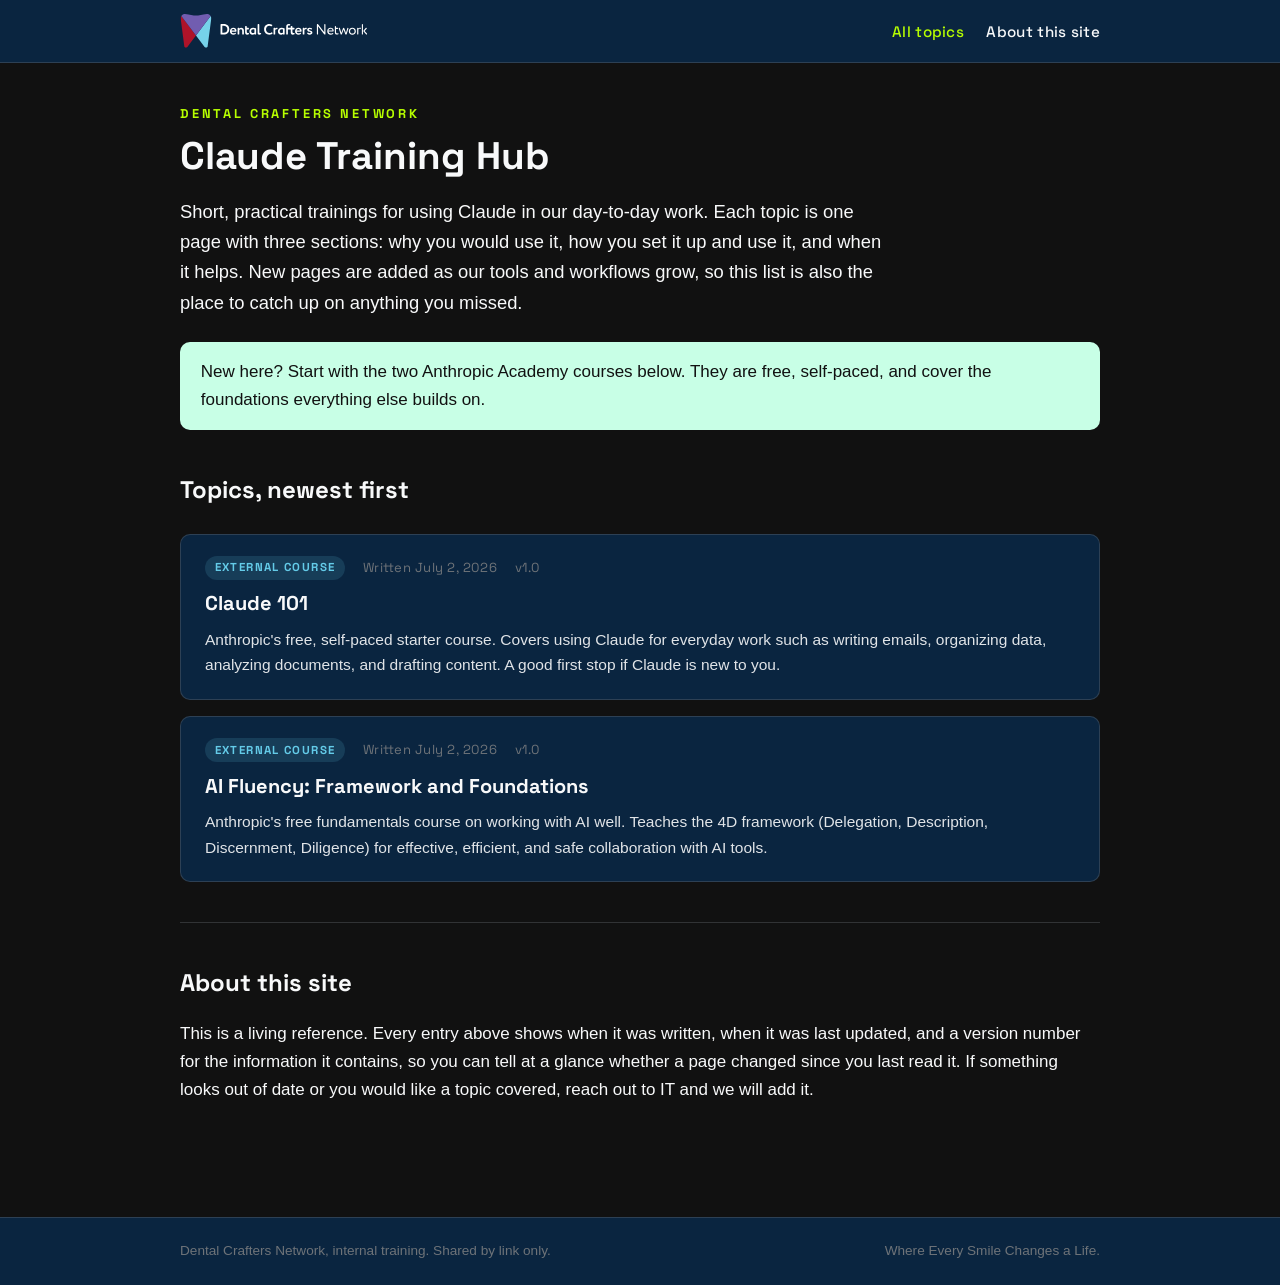
==== commit 7a0b927e: "Add DCN-branded training hub: landing page, topic template, brand assets Static GitHub Pages site fo" ====
--- a/index.html
+++ b/index.html
@@ -1,798 +1,76 @@
 <!DOCTYPE html>
 <html lang="en">
 <head>
-<meta charset="UTF-8" />
-<meta name="viewport" content="width=device-width, initial-scale=1.0" />
-<title>Dental Crafters: Guide to Claude AI</title>
-<link rel="preconnect" href="https://fonts.googleapis.com">
-<link rel="preconnect" href="https://fonts.gstatic.com" crossorigin>
-<link href="https://fonts.googleapis.com/css2?family=Quicksand:wght@500;600;700&family=Roboto+Slab:wght@600;700&display=swap" rel="stylesheet">
-<style>
-  :root{
-    --ink:#eaecf2; --muted:#9aa3b2; --line:#243042; --paper:#0b1119; --soft:#111a25;
-    --surface:#14202d;
-    --accent:#2FC2E8; --accent-dark:#5fd4f2; --accent-soft:#0a2730; --on-accent:#04212c;
-    --steal:#8f86c9; --steal-soft:#1a1c33;
-    --maroon:#d24159;
-    --cmd-bg:#0c141d; --cmd-border:#244a52; --cmd-text:#c8ecf6; --maxw:880px;
-  }
-  body{font-family:"Helvetica Neue",Arial,sans-serif;}
-  h1,h2,h3,.brand,.eyebrow,.steal h3,.midcta h3{font-family:"Quicksand","Helvetica Neue",Arial,sans-serif;}
-  h1{font-family:"Roboto Slab",Georgia,serif;}
-  *{box-sizing:border-box;}
-  html{scroll-behavior:smooth;color-scheme:dark;}
-  body{margin:0;font-family:-apple-system,BlinkMacSystemFont,"Segoe UI",Roboto,Helvetica,Arial,sans-serif;
-    color:var(--ink);background:var(--paper);line-height:1.65;font-size:17px;}
-  h1,h2,h3,h4{line-height:1.2;letter-spacing:-0.01em;}
-  h1{font-size:2.6rem;margin:0 0 .4em;}
-  h2{font-size:1.9rem;margin:2.4em 0 .5em;padding-top:.4em;}
-  h3{font-size:1.35rem;margin:1.8em 0 .4em;}
-  h4{font-size:1.05rem;margin:1.4em 0 .3em;text-transform:uppercase;letter-spacing:.06em;color:var(--muted);}
-  p{margin:.7em 0;}
-  a{color:var(--accent-dark);}
-  ul{margin:.5em 0 1em;padding-left:1.3em;}
-  li{margin:.25em 0;}
-  blockquote{margin:1.8em 0;padding:0 0 0 1.1em;border-left:4px solid var(--accent);
-    font-size:1.3rem;font-style:italic;color:#d3d3e6;}
-  blockquote cite{display:block;margin-top:.5em;font-size:.85rem;font-style:normal;
-    text-transform:uppercase;letter-spacing:.08em;color:var(--muted);font-weight:600;}
-
-  /* sticky top bar */
-  .topbar{position:sticky;top:0;z-index:50;background:rgba(14,14,22,.92);
-    backdrop-filter:blur(8px);border-bottom:1px solid var(--line);}
-  .topbar-inner{max-width:1180px;margin:0 auto;padding:.55rem 1.2rem;display:flex;
-    align-items:center;gap:1rem;flex-wrap:wrap;}
-  .brand{font-weight:700;font-size:.95rem;letter-spacing:-.01em;white-space:nowrap;display:flex;align-items:center;gap:.55rem;text-decoration:none;color:var(--ink);}
-  .brand-logo{height:24px;width:auto;display:block;}
-  .brand-sub{color:var(--muted);font-weight:600;border-left:1px solid var(--line);padding-left:.55rem;}
-  .hero-logo{height:54px;width:auto;display:block;margin-bottom:1.1rem;}
-  .dept-label{font-size:.72rem;text-transform:uppercase;letter-spacing:.08em;color:var(--muted);font-weight:700;margin-right:-.3rem;}
-  .pills{display:flex;gap:.4rem;flex-wrap:wrap;flex:1;}
-  .pill{border:1px solid var(--line);background:var(--surface);color:var(--muted);
-    padding:.3rem .75rem;border-radius:999px;font-size:.82rem;font-weight:600;cursor:pointer;
-    transition:.15s;white-space:nowrap;}
-  .pill:hover{border-color:var(--accent);color:var(--accent-dark);}
-  .pill[aria-pressed="true"]{background:var(--accent);border-color:var(--accent);color:var(--on-accent);}
-  .prompts-link{font-size:.82rem;font-weight:700;text-decoration:none;color:var(--steal);
-    border:1px solid var(--steal-soft);background:var(--steal-soft);padding:.35rem .7rem;border-radius:8px;white-space:nowrap;}
-  .prompts-link:hover{background:var(--steal);color:#fff;}
-
-  .wrap{max-width:var(--maxw);margin:0 auto;padding:0 1.2rem;}
-  .hero{background:linear-gradient(160deg,var(--soft) 0%,var(--paper) 100%);
-    border-bottom:1px solid var(--line);padding:3.4rem 0 2.6rem;}
-  .eyebrow{text-transform:uppercase;letter-spacing:.14em;font-size:.8rem;font-weight:700;color:var(--accent-dark);margin-bottom:.6rem;}
-  .hero p.lead{font-size:1.25rem;color:#c8c8de;max-width:42rem;}
-  .cta-row{display:flex;gap:.8rem;flex-wrap:wrap;margin-top:1.6rem;}
-  .btn{display:inline-block;padding:.7rem 1.3rem;border-radius:9px;font-weight:700;font-size:.95rem;
-    text-decoration:none;cursor:pointer;border:2px solid var(--accent);}
-  .btn-primary{background:var(--accent);color:var(--on-accent);}
-  .btn-primary:hover{background:var(--accent-dark);border-color:var(--accent-dark);}
-  .btn-ghost{background:transparent;color:var(--accent-dark);}
-  .btn-ghost:hover{background:var(--accent-soft);}
-
-  /* table of contents */
-  .toc{background:var(--soft);border:1px solid var(--line);border-radius:14px;padding:1.4rem 1.6rem;margin:2.4rem 0;}
-  .toc h4{margin-top:0;}
-  .toc ol{margin:.4rem 0 0;padding-left:1.2rem;}
-  .toc a{text-decoration:none;color:var(--ink);font-weight:600;}
-  .toc a:hover{color:var(--accent-dark);}
-
-  /* project cards */
-  .cards{display:grid;grid-template-columns:repeat(2,1fr);gap:1rem;margin:1.2rem 0 1.5rem;}
-  .card{border:1px solid var(--line);border-radius:12px;padding:1.1rem 1.2rem;background:var(--surface);}
-  .card h4{margin:0 0 .5rem;color:var(--ink);text-transform:none;letter-spacing:0;font-size:1.02rem;}
-  .card ul{margin:0;font-size:.93rem;color:var(--muted);}
-
-  /* STEAL THIS box */
-  .steal{border:2px dashed var(--steal);background:var(--steal-soft);border-radius:14px;
-    padding:1.3rem 1.5rem;margin:1.6rem 0;}
-  .steal .tag{display:inline-block;background:var(--steal);color:#1a1030;font-size:.68rem;font-weight:800;
-    letter-spacing:.12em;text-transform:uppercase;padding:.25rem .6rem;border-radius:6px;margin-bottom:.7rem;}
-  .steal h3{margin:.1rem 0 .6rem;font-size:1.2rem;}
-  .steal .cmd{background:var(--cmd-bg);border:1px solid var(--cmd-border);border-radius:9px;padding:.8rem 1rem;
-    font-family:"SFMono-Regular",Consolas,"Liberation Mono",Menlo,monospace;font-size:.86rem;
-    color:var(--cmd-text);white-space:pre-wrap;margin:.5rem 0 .9rem;}
-  .steal .grp{margin:.7rem 0;}
-  .steal .grp b{display:block;font-size:.92rem;margin-bottom:.15rem;}
-  .steal ul{margin:.2rem 0;font-size:.9rem;}
-
-  .guardrail{border-left:4px solid var(--maroon);background:var(--accent-soft);
-    padding:.7rem 1rem;border-radius:0 8px 8px 0;font-size:.9rem;margin:1rem 0;}
-  .guardrail b{color:var(--maroon);}
-
-  .feature{border-top:1px solid var(--line);margin-top:2.6rem;padding-top:.4rem;}
-  .pillars{display:grid;grid-template-columns:repeat(3,1fr);gap:1rem;margin:1.2rem 0;}
-  .pillars .card h4{color:var(--accent-dark);}
-
-  .midcta{background:linear-gradient(135deg,#1f1535 0%,#241129 100%);border:1px solid var(--steal-soft);color:#fff;border-radius:16px;padding:2rem 2rem;margin:3rem 0;text-align:center;}
-  .midcta h3{margin:.2rem 0 .5rem;color:#fff;}
-  .midcta p{color:#c9c9da;max-width:34rem;margin:.4rem auto 1.2rem;}
-
-  footer{border-top:1px solid var(--line);background:var(--soft);margin-top:3rem;padding:2rem 0;color:var(--muted);font-size:.85rem;}
-
-  /* prompts view */
-  #prompts-view{display:none;}
-  body.show-prompts #guide-view{display:none;}
-  body.show-prompts #prompts-view{display:block;}
-  body.show-prompts > footer{display:none;}
-  .prompt-card{border:1px solid var(--line);border-left:4px solid var(--steal);border-radius:10px;
-    padding:1.1rem 1.3rem;margin:1.1rem 0;background:var(--surface);}
-  .prompt-card .n{font-size:.72rem;font-weight:800;letter-spacing:.1em;text-transform:uppercase;color:var(--steal);}
-  .prompt-card .said{font-size:1.08rem;font-weight:600;margin:.3rem 0 .5rem;}
-  .prompt-card .did{font-size:.92rem;color:var(--muted);}
-  .prompt-card .raw{font-size:.8rem;color:#9a9ab0;font-style:italic;margin-top:.5rem;}
-  .back{display:inline-block;margin:1.2rem 0;font-weight:700;text-decoration:none;color:var(--accent-dark);}
-
-  @media(max-width:680px){
-    .cards,.pillars{grid-template-columns:1fr;}
-    h1{font-size:2rem;} .hero{padding:2.2rem 0;}
-  }
-</style>
+  <meta charset="UTF-8">
+  <meta name="viewport" content="width=device-width, initial-scale=1.0">
+  <meta name="robots" content="noindex, nofollow">
+  <title>Claude Training Hub | Dental Crafters Network</title>
+  <link rel="icon" type="image/svg+xml" href="assets/logos/dcn-color-icon.svg">
+  <link rel="stylesheet" href="assets/css/site.css">
 </head>
 <body>
 
-<div class="topbar">
-  <div class="topbar-inner">
-    <a class="brand" href="#"><img class="brand-logo" src="assets/dc_network_logo.png" alt="Dental Crafters Network"><span class="brand-sub">Guide to Claude AI</span></a>
-    <span class="dept-label">Department</span>
-    <div class="pills" id="pills"></div>
-    <a class="prompts-link" href="#prompts">📝 Prompts that made this page</a>
-  </div>
-</div>
-
-<!-- ============ GUIDE VIEW ============ -->
-<div id="guide-view">
-
-<header class="hero">
-  <div class="wrap">
-    <img class="hero-logo" src="assets/dc_network_logo.png" alt="Dental Crafters Network">
-    <div class="eyebrow">Dental Crafters · Internal Enablement</div>
-    <h1>The Guide to Claude AI:<br>Revolutionize The Way You Work</h1>
-    <p class="lead" id="hero-sub"></p>
-    <div class="cta-row">
-      <a class="btn btn-primary" href="#part1">Get started</a>
-      <a class="btn btn-ghost" href="#prompts">See how this page was made</a>
-    </div>
+<header class="site-header">
+  <div class="inner">
+    <a class="logo" href="index.html" aria-label="Dental Crafters Network home">
+      <img src="assets/logos/dcn-color-horizontal-white-text.svg" alt="Dental Crafters Network">
+    </a>
+    <nav class="site-nav" aria-label="Main">
+      <a href="index.html" aria-current="page">All topics</a>
+      <a href="#about">About this site</a>
+    </nav>
   </div>
 </header>
 
-<main class="wrap">
+<main>
+  <p class="kicker">Dental Crafters Network</p>
+  <h1>Claude Training Hub</h1>
+  <p class="lede">
+    Short, practical trainings for using Claude in our day-to-day work.
+    Each topic is one page with three sections: why you would use it, how
+    you set it up and use it, and when it helps. New pages are added as our
+    tools and workflows grow, so this list is also the place to catch up on
+    anything you missed.
+  </p>
 
-  <div class="toc">
-    <h4>Table of Contents</h4>
-    <ol>
-      <li><a href="#intro">Introduction</a></li>
-      <li><a href="#part1">Part 1: Getting Started with Claude AI</a></li>
-      <li><a href="#part2">Part 2: Core Features Deep Dive</a></li>
-      <li><a href="#part3">Part 3: Real-World Applications</a></li>
-      <li><a href="#part4">Part 4: Advanced Implementation &amp; Best Practices</a></li>
-    </ol>
+  <div class="callout">
+    New here? Start with the two Anthropic Academy courses below. They are
+    free, self-paced, and cover the foundations everything else builds on.
   </div>
 
-  <section id="intro">
-    <h2>Introduction: Unlocking the Power of AI Collaboration</h2>
-    <p>With the introduction of Claude Opus 4.6, Anthropic's most intelligent model to date, AI collaboration has reached new heights. Released February 5, 2026, Opus 4.6 is purpose-built for agentic work, deep reasoning, and professional knowledge tasks. It introduces <strong>adaptive thinking</strong> — a dynamic reasoning system that automatically calibrates how much to think based on the complexity of each request.</p>
-    <p>Unlike 3.7 Sonnet's extended thinking, which required users to manually set a reasoning budget, Opus 4.6 dynamically determines how much reasoning each task requires — from a quick answer to deep, multi-step analysis — without any configuration. This brings us closer to true AI collaboration, where the model adapts its thinking depth to match the complexity of your requests.</p>
-    <blockquote>"Claude, to me, is a virtual collaborator. It's something I use every day, and it feels indispensable for both small and complex tasks."<cite>Kieran Flanagan</cite></blockquote>
-    <p>AI is no longer tomorrow's technology but today's competitive advantage. This guide will show you how to integrate Claude seamlessly into your daily work, leveraging features like Projects, Artifacts, and Interactive Dashboards to make AI work for you.</p>
-  </section>
+  <h2 id="topics">Topics, newest first</h2>
+  <ul id="topic-list" class="topic-list">
+    <noscript>
+      <li class="topic-card">
+        <h3><a href="https://anthropic.skilljar.com/claude-101" target="_blank" rel="noopener">Claude 101</a></h3>
+        <p>Anthropic's free starter course on using Claude for everyday work.</p>
+      </li>
+      <li class="topic-card">
+        <h3><a href="https://anthropic.skilljar.com/ai-fluency-framework-foundations" target="_blank" rel="noopener">AI Fluency: Framework and Foundations</a></h3>
+        <p>Anthropic's free fundamentals course on working with AI well.</p>
+      </li>
+    </noscript>
+  </ul>
 
-  <section id="part1">
-    <h2>Part 1: Getting Started with Claude AI</h2>
-    <h3>Understanding Claude as Your Virtual Collaborator</h3>
-    <p>Unlike traditional chatbots or simple automation tools, Claude functions as a dynamic AI assistant that grows and adapts with your workflow. Through continuous interaction and feedback, it develops a deep understanding of your preferences, communication style, and specific needs.</p>
-    <ul>
-      <li>It maintains context across conversations, eliminating the need to repeat information</li>
-      <li>It learns your preferences over time to provide more targeted, relevant responses</li>
-      <li>It adapts to your communication style for more natural collaboration</li>
-      <li>It scales seamlessly from simple tasks to complex projects</li>
-    </ul>
-    <h4>Adaptive thinking</h4>
-    <ul>
-      <li><b>Adaptive by default:</b> Claude picks up contextual cues from your request to determine how much reasoning is needed</li>
-      <li><b>Effort controls:</b> guide reasoning depth with four levels — low, medium, high (default), and max — via the <code>/effort</code> parameter</li>
-      <li><b>Max effort:</b> a new level exclusive to Opus 4.6, unlocking peak reasoning depth for the hardest problems</li>
-      <li><b>No budget-setting required:</b> the manual reasoning budgets used in 3.7 Sonnet are replaced by adaptive reasoning</li>
-    </ul>
+  <hr>
 
-    <h3>Quick Setup: Your First Claude Project in 10 Minutes</h3>
-    <p>Projects let you create dedicated AI assistants that maintain context across multiple interactions. Follow this setup process:</p>
-    <ol>
-      <li><b>Open Claude AI and navigate to "Projects"</b></li>
-      <li><b>Define your project scope:</b> primary objective, key workflows to optimize, desired outputs and formats, success metrics</li>
-      <li><b>Upload relevant documents:</b> past reports and analyses, style guides and documentation, process docs, historical data and metrics</li>
-      <li><b>Set interaction guidelines:</b> preferred output formats, required level of detail, specific terminology or frameworks, review and approval processes</li>
-      <li><b>Start with a test task:</b> choose a simple, well-defined task, evaluate the output, refine your prompts, document what works best</li>
-    </ol>
+  <h2 id="about">About this site</h2>
+  <p>
+    This is a living reference. Every entry above shows when it was written,
+    when it was last updated, and a version number for the information it
+    contains, so you can tell at a glance whether a page changed since you
+    last read it. If something looks out of date or you would like a topic
+    covered, reach out to IT and we will add it.
+  </p>
+</main>
 
-    <h3>Enterprise vs. Personal Use</h3>
-    <div class="cards">
-      <div class="card"><h4>Enterprise Features</h4><ul>
-        <li>Direct integration with tools like Google Drive and Slack</li>
-        <li>Advanced security and compliance controls</li>
-        <li>Team-wide knowledge sharing</li>
-        <li>Role-based access management</li></ul></div>
-      <div class="card"><h4>Personal Use Benefits</h4><ul>
-        <li>Customizable workflows that adapt to your needs</li>
-        <li>Individual project management with maintained context</li>
-        <li>Personal knowledge base that grows over time</li>
-        <li>Flexible task automation tailored to your preferences</li></ul></div>
-    </div>
-  </section>
+<footer class="site-footer">
+  <div class="inner">
+    <span>Dental Crafters Network, internal training. Shared by link only.</span>
+    <span>Where Every Smile Changes a Life.</span>
+  </div>
+</footer>
 
-  <section id="part2">
-    <h2>Part 2: Core Features Deep Dive</h2>
-    <p>At the heart of Claude's capabilities lie three features that redefine how AI assists with daily work: <strong>Projects</strong>, <strong>Artifacts</strong>, and <strong>Interactive Dashboards</strong>.</p>
-    <blockquote>"I actually feel like you can do stuff that you never were able to do before. You can take your ideas and bring them to life in ways that you were never able to do before. And I just feel it's so addictive."<cite>Kieran Flanagan</cite></blockquote>
-
-    <h3>Projects: Your AI-Powered Task Assistant</h3>
-    <p>Here are the most effective ways to leverage Projects for your team:</p>
-    <div class="cards" id="r-projects"></div>
-
-    <h4>Opus 4.6 agentic project types</h4>
-    <div class="cards">
-      <div class="card"><h4>Complex Problem-Solving</h4><ul><li>Opus 4.6 automatically engages deeper reasoning for your most challenging problems</li></ul></div>
-      <div class="card"><h4>Code Development</h4><ul><li>Best-in-class coding capabilities, including long-horizon tasks across large codebases</li></ul></div>
-      <div class="card"><h4>Data Analysis</h4><ul><li>Step-by-step reasoning with full transparency into the analytical process</li></ul></div>
-      <div class="card"><h4>Agent Teams</h4><ul><li>In Claude Code, spin up multiple agents to work in parallel on different parts of a project</li></ul></div>
-    </div>
-
-    <div class="steal" id="r-steal-project"></div>
-
-    <h3>Artifacts: The Future of AI-Generated Work</h3>
-    <p>Artifacts transform AI responses from temporary chat messages into lasting, shareable resources that evolve with your needs. They serve as living documents: when you update your source data or context, your Artifacts can reflect those changes.</p>
-    <ul>
-      <li>Share artifacts with team members and maintain version history</li>
-      <li>Update content across multiple documents simultaneously</li>
-      <li>Export in various formats and integrate with existing workflows</li>
-    </ul>
-    <div class="steal" id="r-steal-artifact"></div>
-
-    <h3>Interactive Dashboards: Your New Data Analyst</h3>
-    <p>The ability to transform raw data into interactive visualizations fundamentally changes how teams approach analysis and decision-making.</p>
-    <div class="steal" id="r-steal-dashboard"></div>
-
-    <h3>Visual Intelligence</h3>
-    <p>Opus 4.6's enhanced visual understanding analyzes charts, diagrams, screenshots, and visual content with remarkable accuracy — extracting precise metrics from dashboards, interpreting diagrams and scanned documents, and converting visual charts into structured data for further analysis.</p>
-
-    <h3>Adaptive Reasoning</h3>
-    <p>In previous versions you had to manually turn on "extended thinking." Opus 4.6 removes that step — it reads your request and automatically decides how much thinking is needed, going deeper on complex tasks and staying quick on simple ones.</p>
-    <ul>
-      <li>For most tasks, trust the defaults</li>
-      <li>If Claude overthinks a simple request, tell it to keep the response concise</li>
-      <li>For your hardest problems, Claude naturally invests more reasoning without being asked</li>
-    </ul>
-    <div class="steal" id="r-steal-briefing"></div>
-  </section>
-
-  <section id="part3">
-    <h2>Part 3: Real-World Applications</h2>
-    <blockquote>"I start my morning with Claude. It pulls up what's urgent, what's overdue, and even drafts follow-ups for me."<cite>Kieran Flanagan</cite></blockquote>
-    <h3 id="r-apps-heading"></h3>
-    <p id="r-apps-intro"></p>
-    <div class="pillars" id="r-pillars"></div>
-    <div class="steal" id="r-steal-workflow"></div>
-
-    <h3>Data Analysis and Insights</h3>
-    <p>Claude digests vast amounts of unstructured data and transforms it into coherent, strategic narratives. Adaptive thinking lets it work through complex analyses step by step, making its reasoning transparent so you can trust the conclusions.</p>
-    <div class="cards" id="r-dataapps"></div>
-  </section>
-
-  <section id="part4">
-    <h2>Part 4: Advanced Implementation &amp; Best Practices</h2>
-    <h3>Scaling Across Teams</h3>
-    <p>Organizations that succeed in scaling Claude take a phased approach — starting with pilot teams that demonstrate quick wins before expanding. The key is balancing quick adoption with proper governance.</p>
-    <div class="cards">
-      <div class="card"><h4>Infrastructure Setup</h4><ul><li>Security protocols</li><li>Access controls</li><li>Data management systems</li><li>Integration frameworks</li></ul></div>
-      <div class="card"><h4>Team Development</h4><ul><li>Training programs</li><li>Best-practice documentation</li><li>Support systems</li><li>Success metrics</li></ul></div>
-    </div>
-    <h3>Measuring Impact and ROI</h3>
-    <p>Establish clear baselines before implementation, then track both quantitative and qualitative impact.</p>
-    <div class="cards">
-      <div class="card"><h4>Efficiency Metrics</h4><ul><li>Time saved per task</li><li>Error reduction rates</li><li>Process improvement</li><li>Resource optimization</li></ul></div>
-      <div class="card"><h4>Quality Improvements</h4><ul><li>Output accuracy</li><li>Consistency rates</li><li>Customer satisfaction</li><li>Team productivity</li></ul></div>
-    </div>
-  </section>
-
-  <section id="conclusion">
-    <h2>Conclusion: The Future of Work with Claude</h2>
-    <blockquote>"The world is not ready yet. Everything you feel is true, it's probably true in like twelve to 36 months. Not today. What our job is today is to spend enough time understanding what's possible, so that as things mature, we can jump on them."<cite>Kipp Bodnar</cite></blockquote>
-    <p>The key to success lies not in immediate mastery but in consistent exploration and adaptation. Start small, experiment often, and gradually expand your use cases as you become more comfortable with the platform's capabilities.</p>
-  </section>
-
-  <div class="midcta">
-    <h3>Want to see exactly how this page was built?</h3>
-    <p>Every prompt used to research, capture, and build this guide — cleaned up and explained — so you can tell the story to your team.</p>
-    <a class="btn btn-primary" href="#prompts" style="border-color:#fff;">📝 Prompts that made this page</a>
-  </div>
-
-</main>
-</div>
-
-<!-- ============ PROMPTS VIEW ============ -->
-<div id="prompts-view">
-  <header class="hero">
-    <div class="wrap">
-      <div class="eyebrow">Behind the build</div>
-      <h1>Prompts That Made This Page</h1>
-      <p class="lead">The exact story of how I used Claude to research, capture, and build this guide — every prompt I gave, cleaned up for grammar and spelling, with what each one produced.</p>
-      <a class="back" href="#">← Back to the guide</a>
-    </div>
-  </header>
-  <main class="wrap" id="prompts-list"></main>
-  <footer><div class="wrap">Dental Crafters · Guide to Claude AI — built collaboratively with Claude (Opus 4.6). Internal enablement artifact; format inspired by HubSpot's "Claude AI at Work" guide.</div></footer>
-</div>
-
-<footer><div class="wrap" id="footer-note"><strong>Dental Crafters · Guide to Claude AI.</strong> An internal enablement artifact built with Claude. Switch departments at the top to retarget every example. Format inspired by HubSpot's "The Complete Guide to Claude AI."</div></footer>
-
-<script>
-/* ---------- Department data: every example block re-renders from here ---------- */
-const DEPTS = {
-  marketing: {
-    label:"Marketing", icon:"📣",
-    heroSub:"Transform your marketing workflow and unlock unprecedented productivity. Learn how to harness Claude for content creation, campaign analysis, and strategic planning.",
-    projects:[
-      ["Executive Assistant Setup",["Meeting analysis and summaries","Follow-up tracking","Calendar management","Communication drafting"]],
-      ["Content Studio Configuration",["Blog post development","Social media planning","Email campaign management","Content optimization"]],
-      ["Data Analysis Center",["Report automation","Trend analysis","Competitive intelligence","Market research"]],
-      ["Strategy Hub Organization",["Planning documents","Competitive analysis","Market research","Performance tracking"]]
-    ],
-    stealProject:{title:"Content Marketing Project",
-      command:`"This project will manage our blog content strategy. Please analyze our style guidelines and past content to maintain a consistent brand voice. We'll focus on creating SEO-optimized blog posts targeting marketing professionals."`,
-      docs:["Brand voice guidelines","Past high-performing blog posts","Content calendar","SEO keyword research","Competitor analysis reports"],
-      guidelines:["Topic: Marketing Technology","Audience: B2B Marketing Professionals","Content Types: blog posts, whitepapers, case studies","Key Metrics: search rankings, engagement, leads"]},
-    stealArtifact:{title:"Quarterly Marketing Campaign Analysis Artifact",
-      command:`"Create an artifact to track and analyze our Q4 Holiday Campaign performance"`,
-      structure:["Performance metrics dashboard","Creative assets inventory","Budget allocation tracking","Channel performance comparison","A/B test results","Customer response data"]},
-    stealDashboard:{title:"Marketing Performance Interactive Dashboard",
-      command:`"Create a marketing performance dashboard using marketing_metrics.csv with:"`,
-      groups:[["Overview",["MoM revenue trend line","Campaign ROI bar chart","Lead conversion funnel","Cost-per-acquisition trend"]],
-        ["Campaign Performance",["Campaign comparison table","Channel effectiveness heat map","Budget allocation pie chart","Performance vs. target gauges"]],
-        ["Interactive Elements & Insights",["Date / campaign / channel / geographic filters","Top-performing channels","Anomaly detection","Recommendation engine"]]]},
-    appsHeading:"Content Marketing Revolution",
-    appsIntro:"Claude transforms how we think about content strategy — moving from isolated pieces to interconnected systems of communication.",
-    pillars:[
-      {title:"Writing Style Intelligence",body:"Dynamic content that adapts to your audience while keeping brand authenticity.",bullets:["Automated tone by audience segment","Performance tracking & style refinement","Multi-channel voice consistency"]},
-      {title:"Content System Integration",body:"A unified ecosystem where guideline or insight changes ripple across everything.",bullets:["Update blog, social & email together","Consistent messaging across channels","Single source of truth"]},
-      {title:"Strategic Optimization",body:"Content that drives business results, not just keywords.",bullets:["Market & competitor analysis","Real-time performance measurement","Data-driven content calendar"]}],
-    stealWorkflow:{title:"Content Optimization System",
-      command:`"Create a content optimization workflow using these parameters:"`,
-      groups:[["SEO Enhancement",["Input: original blog post + target keywords","Output: SEO-optimized version that keeps voice and readability"]],
-        ["Cross-Channel Adaptation",["5 LinkedIn posts","10 Twitter/X posts","2 email newsletter versions","1 video script"]],
-        ["Performance Tracking",["Engagement by channel","Conversion rates","Audience feedback","Update weekly, suggest optimizations"]]]},
-    briefing:{title:"Morning Briefing Setup",
-      command:`"Create my daily briefing. Reference my calendar, email drafts, and project tracker."`,
-      groups:[["Today's Priorities",["Meetings with prep notes","Deadlines within 48 hours","Unanswered high-priority emails"]],
-        ["Action Items",["Draft follow-ups for yesterday's meetings","Talking points for today's calls","Flag urgent decisions needed"]]]},
-    dataApps:[["Market Research",["Competitive analysis","Industry trend identification","Customer behavior patterns","Market opportunity assessment"]],
-      ["Financial Analysis",["Performance forecasting","Investment modeling","Risk assessment","Budget optimization"]]]
-  },
-
-  sales: {
-    label:"Sales", icon:"💼",
-    heroSub:"Transform your sales workflow and close more deals. Learn how to harness Claude for prospecting, deal intelligence, and accurate forecasting.",
-    projects:[
-      ["Deal Desk Assistant",["Pipeline review & summaries","Next-step tracking","Quote & proposal drafting","CRM hygiene"]],
-      ["Outreach Studio",["Prospecting sequences","Cold email & LinkedIn drafting","Call-script development","Follow-up cadences"]],
-      ["Account Intelligence Center",["Account research","Buying-signal analysis","Competitive battlecards","Territory planning"]],
-      ["Forecast Hub",["Pipeline forecasting","Win/loss analysis","Quota tracking","Renewal planning"]]
-    ],
-    stealProject:{title:"Sales Enablement Project",
-      command:`"This project will manage our outbound sales motion. Please analyze our ICP, past won deals, and messaging to maintain a consistent, value-led voice. We'll focus on building personalized outreach sequences targeting B2B revenue leaders."`,
-      docs:["ICP & buyer persona docs","Past winning proposals & email threads","Discovery call transcripts","Product & pricing sheets","Competitor battlecards"],
-      guidelines:["Segment: Mid-market B2B","Buyer: VP Sales / RevOps","Asset Types: sequences, proposals, call scripts","Key Metrics: reply rate, meetings booked, pipeline created"]},
-    stealArtifact:{title:"Quarterly Pipeline Review Artifact",
-      command:`"Create an artifact to track and analyze our Q4 pipeline and forecast"`,
-      structure:["Pipeline coverage dashboard","Stage conversion rates","Deal risk register","Rep performance comparison","Win/loss notes","Renewal & expansion tracker"]},
-    stealDashboard:{title:"Sales Performance Interactive Dashboard",
-      command:`"Create a sales performance dashboard using crm_export.csv with:"`,
-      groups:[["Overview",["MoM bookings trend","Win rate by stage","Pipeline coverage gauge","Average deal cycle"]],
-        ["Rep Performance",["Leaderboard table","Activity vs. outcomes heat map","Quota attainment","Ramp tracking"]],
-        ["Interactive & Insights",["Date / segment / rep / region filters","Top-performing plays","At-risk deals","Next-best-action"]]]},
-    appsHeading:"Sales Productivity Revolution",
-    appsIntro:"Claude turns scattered conversations and CRM data into a connected selling system that compounds over time.",
-    pillars:[
-      {title:"Conversation Intelligence",body:"Every call becomes structured, actionable insight.",bullets:["Auto-summarize calls","Extract objections & next steps","Surface buying signals"]},
-      {title:"Pipeline System Integration",body:"When ICP or messaging changes, your whole funnel updates.",bullets:["Sequences, proposals & scripts in sync","Consistent value story","Single source of truth"]},
-      {title:"Strategic Selling",body:"Coach and prioritize with data, not gut feel.",bullets:["Win/loss pattern analysis","Competitor move tracking","Account focus recommendations"]}],
-    stealWorkflow:{title:"Outreach Personalization System",
-      command:`"Create an outreach workflow using these parameters:"`,
-      groups:[["Research",["Input: account + contact","Output: personalized opener & pain hypothesis"]],
-        ["Cross-Channel Adaptation",["5 LinkedIn touches","3 cold emails","1 call script","1 voicemail"]],
-        ["Performance Tracking",["Reply rate by segment","Meetings booked","Pipeline created","Update weekly, suggest optimizations"]]]},
-    briefing:{title:"Sales Daily Briefing",
-      command:`"Create my daily sales briefing. Reference my CRM, calendar, and email drafts."`,
-      groups:[["Today's Priorities",["Deals closing this week","Stalled deals over 14 days","Renewals within 48 hours"]],
-        ["Action Items",["Activities to log","Talking points for today's calls","Flag deals needing a decision"]]]},
-    dataApps:[["Account Research",["Account & industry analysis","Buying-signal identification","Stakeholder mapping","Whitespace assessment"]],
-      ["Forecast Analysis",["Pipeline forecasting","Win/loss modeling","Quota-attainment risk","Renewal optimization"]]]
-  },
-
-  service: {
-    label:"Customer Service", icon:"🎧",
-    heroSub:"Transform your support workflow and delight every customer. Learn how to harness Claude for faster responses, smarter knowledge, and proactive CX.",
-    projects:[
-      ["Support Desk Assistant",["Ticket triage & summaries","Resolution tracking","Macro & reply drafting","SLA monitoring"]],
-      ["Knowledge Studio",["Help-article development","FAQ maintenance","Macro library","Tone & voice consistency"]],
-      ["Voice-of-Customer Center",["Ticket trend analysis","Sentiment tracking","Root-cause clustering","Escalation intelligence"]],
-      ["CX Strategy Hub",["CSAT/NPS planning","Deflection strategy","Staffing & coverage","QA scorecards"]]
-    ],
-    stealProject:{title:"Customer Support Project",
-      command:`"This project will manage our support operations. Please analyze our help center, past tickets, and tone guidelines to maintain consistent, empathetic responses. We'll focus on faster first-response and accurate resolutions."`,
-      docs:["Help-center articles","Common ticket transcripts","Tone & escalation guidelines","Product release notes","SLA & policy docs"],
-      guidelines:["Channel: email & chat","Audience: existing customers","Response Types: macros, articles, escalations","Key Metrics: first-response time, CSAT, resolution rate"]},
-    stealArtifact:{title:"Quarterly Support Insights Artifact",
-      command:`"Create an artifact to track and analyze our Q4 support performance"`,
-      structure:["Ticket volume & trend dashboard","Top issue categories","CSAT & sentiment tracker","First-response & resolution times","Escalation log","Knowledge-gap register"]},
-    stealDashboard:{title:"Support Performance Interactive Dashboard",
-      command:`"Create a support performance dashboard using tickets_export.csv with:"`,
-      groups:[["Overview",["Ticket volume trend","CSAT trend","First-response time","Backlog gauge"]],
-        ["Issue Analysis",["Category comparison table","Channel heat map","Deflection rate","Reopen rate"]],
-        ["Interactive & Insights",["Date / channel / category / agent filters","Rising issues","Knowledge gaps","Staffing recommendations"]]]},
-    appsHeading:"Customer Experience Revolution",
-    appsIntro:"Claude connects every ticket, article, and trend into a system that resolves faster and prevents issues before they happen.",
-    pillars:[
-      {title:"Response Intelligence",body:"Accurate, empathetic replies tuned to each customer.",bullets:["Adapt tone to sentiment","Summarize long threads","Suggest next steps"]},
-      {title:"Knowledge System Integration",body:"When policy or product changes, your knowledge updates everywhere.",bullets:["Macros, articles & FAQs in sync","Consistent answers across channels","Single source of truth"]},
-      {title:"Proactive CX",body:"Stop issues at the source.",bullets:["Ticket trend analysis","Sentiment monitoring","Root-cause reduction"]}],
-    stealWorkflow:{title:"Response Optimization System",
-      command:`"Create a support workflow using these parameters:"`,
-      groups:[["Drafting",["Input: ticket + customer history","Output: accurate, empathetic reply"]],
-        ["Cross-Channel Adaptation",["1 help article","3 macros","1 chat snippet","1 release-note line"]],
-        ["Performance Tracking",["CSAT by category","First-response time","Deflection rate","Update weekly, suggest optimizations"]]]},
-    briefing:{title:"Support Daily Briefing",
-      command:`"Create my daily support briefing. Reference our ticket queue and SLA targets."`,
-      groups:[["Today's Priorities",["SLA breaches at risk","Tickets aging over 48 hours","VIP / escalated tickets"]],
-        ["Action Items",["Replies to draft","Trends to flag","Knowledge gaps to fill"]]]},
-    dataApps:[["Voice-of-Customer Research",["Issue trend identification","Sentiment analysis","Churn-signal detection","Feature-request clustering"]],
-      ["Operations Analysis",["Volume forecasting","Staffing optimization","Deflection modeling","Quality assessment"]]]
-  },
-
-  finance: {
-    label:"Finance", icon:"📊",
-    heroSub:"Transform your finance workflow and close faster. Learn how to harness Claude for reporting, forecasting, and strategic analysis.",
-    projects:[
-      ["Close & Reporting Assistant",["Month-end checklist","Variance commentary drafting","Reconciliation tracking","Board-deck prep"]],
-      ["FP&A Studio",["Budget modeling","Forecast scenarios","Headcount planning","Cost analysis"]],
-      ["Controls & Compliance Center",["Policy documentation","Audit prep","Anomaly review","Approval tracking"]],
-      ["Finance Strategy Hub",["Investment cases","Pricing analysis","Cash-flow planning","KPI tracking"]]
-    ],
-    stealProject:{title:"Finance Operations Project",
-      command:`"This project will manage our monthly close and reporting. Please analyze our chart of accounts, past financials, and reporting standards to maintain consistent, accurate commentary. We'll focus on a faster close and clear variance explanations for leadership."`,
-      docs:["Chart of accounts","Prior-period financials & board decks","Accounting policies","Budget & forecast models","Audit & compliance docs"],
-      guidelines:["Scope: monthly close & FP&A","Audience: CFO & leadership","Output Types: variance memos, models, board slides","Key Metrics: days-to-close, forecast accuracy, budget variance"]},
-    stealArtifact:{title:"Quarterly Financial Review Artifact",
-      command:`"Create an artifact to track and analyze our Q4 financial performance"`,
-      structure:["P&L vs. budget dashboard","Cash-flow tracker","Variance commentary","Cost-driver analysis","Forecast vs. actual","Risk & accrual register"]},
-    stealDashboard:{title:"Financial Performance Interactive Dashboard",
-      command:`"Create a financial performance dashboard using gl_export.csv with:"`,
-      groups:[["Overview",["MoM revenue & margin trend","Budget vs. actual","Cash-runway gauge","Opex trend"]],
-        ["Analysis",["Department spend table","Cost-center heat map","Vendor concentration","DSO / DPO"]],
-        ["Interactive & Insights",["Period / entity / department / cost-center filters","Variance drivers","Forecast accuracy","Savings opportunities"]]]},
-    appsHeading:"Financial Operations Revolution",
-    appsIntro:"Claude turns ledgers and models into clear narratives leadership can act on — without losing analytical rigor.",
-    pillars:[
-      {title:"Reporting Intelligence",body:"Numbers become narrative for any audience.",bullets:["Draft variance commentary","Summarize for non-finance stakeholders","Translate data into story"]},
-      {title:"Model System Integration",body:"When assumptions change, everything updates consistently.",bullets:["Budgets, forecasts & board decks in sync","Consistent assumptions","Single source of truth"]},
-      {title:"Strategic Finance",body:"Guide capital allocation with scenarios and trends.",bullets:["Cost-driver analysis","Scenario modeling","Trend identification"]}],
-    stealWorkflow:{title:"Reporting Optimization System",
-      command:`"Create a reporting workflow using these parameters:"`,
-      groups:[["Drafting",["Input: trial balance + budget","Output: variance memo with explanations"]],
-        ["Cross-Format Adaptation",["1 board slide","1 exec email","1 department summary","1 commentary memo"]],
-        ["Performance Tracking",["Days-to-close","Forecast accuracy","Budget variance","Update each close, suggest optimizations"]]]},
-    briefing:{title:"Finance Daily Briefing",
-      command:`"Create my daily finance briefing. Reference our approvals queue and close calendar."`,
-      groups:[["Today's Priorities",["Approvals pending","Period deadlines within 48 hours","Large or unusual transactions to review"]],
-        ["Action Items",["Memos to draft","Reconciliations to follow up","Flag decisions needed"]]]},
-    dataApps:[["Cost & Market Research",["Spend driver analysis","Benchmarking","Pricing research","Scenario modeling"]],
-      ["Financial Analysis",["Performance forecasting","Investment modeling","Risk assessment","Budget optimization"]]],
-    guardrail:"Claude assists with analysis and drafting — all figures must be verified against source systems before reporting. Keep sensitive financials out of unapproved tools."
-  },
-
-  hr: {
-    label:"People / HR", icon:"🧑‍🤝‍🧑",
-    heroSub:"Transform your people workflow and hire faster. Learn how to harness Claude for talent, communications, and people analytics.",
-    projects:[
-      ["People Ops Assistant",["Policy Q&A","Onboarding checklists","Case-note tracking","Communication drafting"]],
-      ["Talent Studio",["Job-description development","Interview-kit creation","Candidate screening summaries","Offer drafting"]],
-      ["Engagement Center",["Survey analysis","Sentiment tracking","Attrition signals","Manager insights"]],
-      ["People Strategy Hub",["Org planning","Comp benchmarking","L&D programs","DEI tracking"]]
-    ],
-    stealProject:{title:"People Operations Project",
-      command:`"This project will manage our hiring and employee communications. Please analyze our employer brand, policies, and past job posts to maintain a consistent, inclusive voice. We'll focus on faster hiring and clear, compliant communications."`,
-      docs:["Employee handbook & policies","Past job descriptions & offers","Interview rubrics","Engagement survey results","Comp bands & leveling guide"],
-      guidelines:["Scope: talent & people ops","Audience: candidates & employees","Output Types: JDs, interview kits, comms","Key Metrics: time-to-fill, offer-accept rate, engagement"]},
-    stealArtifact:{title:"Quarterly People Review Artifact",
-      command:`"Create an artifact to track and analyze our Q4 people metrics"`,
-      structure:["Headcount & hiring dashboard","Attrition & retention tracker","Engagement & sentiment","Time-to-fill by role","Comp-equity review","Manager scorecards"]},
-    stealDashboard:{title:"People Analytics Interactive Dashboard",
-      command:`"Create a people analytics dashboard using hris_export.csv with:"`,
-      groups:[["Overview",["Headcount trend","Attrition rate","Time-to-fill","Engagement gauge"]],
-        ["Analysis",["Attrition by team table","Function heat map","Hiring funnel","Comp distribution"]],
-        ["Interactive & Insights",["Period / department / level / location filters","Flight-risk signals","Hiring bottlenecks","Equity gaps"]]]},
-    appsHeading:"People Operations Revolution",
-    appsIntro:"Claude helps people teams communicate clearly, hire inclusively, and make org decisions backed by data.",
-    pillars:[
-      {title:"Communication Intelligence",body:"The right tone for candidates and employees alike.",bullets:["Adapt tone by audience","Draft inclusive comms","Summarize policies plainly"]},
-      {title:"People System Integration",body:"When policy or leveling changes, everything stays aligned.",bullets:["Handbook, JDs & comms in sync","Consistent, compliant language","Single source of truth"]},
-      {title:"Strategic People Ops",body:"Guide org decisions with real signal.",bullets:["Engagement analysis","Attrition modeling","Hiring insights"]}],
-    stealWorkflow:{title:"Hiring Optimization System",
-      command:`"Create a hiring workflow using these parameters:"`,
-      groups:[["Drafting",["Input: role + leveling","Output: inclusive JD + interview kit"]],
-        ["Cross-Channel Adaptation",["1 careers post","3 LinkedIn posts","1 referral note","1 outreach template"]],
-        ["Performance Tracking",["Time-to-fill","Pipeline diversity","Offer-accept rate","Update each cycle, suggest optimizations"]]]},
-    briefing:{title:"People Daily Briefing",
-      command:`"Create my daily people briefing. Reference our open reqs and onboarding schedule."`,
-      groups:[["Today's Priorities",["Open reqs needing action","Interviews & onboarding within 48 hours","Employee cases needing follow-up"]],
-        ["Action Items",["Comms to draft","Approvals to chase","Flag decisions needed"]]]},
-    dataApps:[["Labor-Market Research",["Comp benchmarking","Talent-pool analysis","Hiring-trend identification","Skills-gap assessment"]],
-      ["People Analysis",["Attrition forecasting","Engagement modeling","Hiring-funnel optimization","Equity assessment"]]],
-    guardrail:"Keep employee data confidential and out of unapproved tools. Claude drafts and analyzes — people decisions stay with humans."
-  },
-
-  operations: {
-    label:"Operations", icon:"⚙️",
-    heroSub:"Transform your operations workflow and cut cycle time. Learn how to harness Claude for SOPs, supply intelligence, and process improvement.",
-    projects:[
-      ["Ops Assistant",["Daily stand-up summaries","Action-item tracking","SOP drafting","Vendor communication"]],
-      ["Process Studio",["SOP development","Workflow mapping","Checklist creation","Improvement notes"]],
-      ["Supply & Inventory Center",["Demand analysis","Vendor scorecards","Inventory trends","Logistics planning"]],
-      ["Ops Strategy Hub",["Capacity planning","Cost-to-serve analysis","Quality programs","KPI tracking"]]
-    ],
-    stealProject:{title:"Operations Excellence Project",
-      command:`"This project will manage our operating procedures and vendor coordination. Please analyze our SOPs and past performance to maintain consistent, clear documentation. We'll focus on reducing cycle time and improving quality across our workflows."`,
-      docs:["Current SOPs & checklists","Process maps","Vendor contracts & scorecards","Quality & incident logs","Capacity & demand data"],
-      guidelines:["Scope: process & supply ops","Audience: ops teams & vendors","Output Types: SOPs, checklists, vendor comms","Key Metrics: cycle time, on-time rate, defect rate"]},
-    stealArtifact:{title:"Quarterly Operations Review Artifact",
-      command:`"Create an artifact to track and analyze our Q4 operational performance"`,
-      structure:["Throughput & cycle-time dashboard","On-time delivery tracker","Defect / quality log","Vendor performance","Capacity utilization","Improvement register"]},
-    stealDashboard:{title:"Operations Performance Interactive Dashboard",
-      command:`"Create an operations dashboard using ops_export.csv with:"`,
-      groups:[["Overview",["Throughput trend","On-time rate","Cycle time","Utilization gauge"]],
-        ["Analysis",["Process-step table","Bottleneck heat map","Vendor comparison","Defect Pareto"]],
-        ["Interactive & Insights",["Period / site / process / vendor filters","Bottlenecks","Capacity risks","Cost-to-serve opportunities"]]]},
-    appsHeading:"Operations Revolution",
-    appsIntro:"Claude turns tribal knowledge and scattered data into clear procedures and a continuously improving operation.",
-    pillars:[
-      {title:"Process Intelligence",body:"Tribal knowledge becomes clear, usable SOPs.",bullets:["Document procedures","Summarize incidents","Draft corrective actions"]},
-      {title:"Workflow System Integration",body:"Change a process once, update it everywhere.",bullets:["SOPs, checklists & training in sync","Consistent execution","Single source of truth"]},
-      {title:"Strategic Operations",body:"Remove bottlenecks with data.",bullets:["Throughput analysis","Quality monitoring","Vendor performance"]}],
-    stealWorkflow:{title:"Process Optimization System",
-      command:`"Create an operations workflow using these parameters:"`,
-      groups:[["Documentation",["Input: process + incident log","Output: updated SOP with corrective actions"]],
-        ["Cross-Format Adaptation",["1 checklist","1 training summary","1 quick-reference card","1 vendor brief"]],
-        ["Performance Tracking",["Cycle time","On-time rate","Defect rate","Update monthly, suggest optimizations"]]]},
-    briefing:{title:"Operations Daily Briefing",
-      command:`"Create my daily operations briefing. Reference our job board and SLA targets."`,
-      groups:[["Today's Priorities",["Orders / jobs at risk","SLAs within 48 hours","Open incidents"]],
-        ["Action Items",["Vendor follow-ups","SOPs to update","Flag decisions needed"]]]},
-    dataApps:[["Supply Research",["Demand analysis","Vendor benchmarking","Inventory-trend identification","Logistics assessment"]],
-      ["Operations Analysis",["Throughput forecasting","Bottleneck modeling","Capacity optimization","Quality assessment"]]]
-  },
-
-  it: {
-    label:"IT", icon:"💻",
-    heroSub:"Transform your IT workflow and resolve issues faster. Learn how to harness Claude for incident response, documentation, and self-service support.",
-    projects:[
-      ["Service Desk Assistant",["Incident triage & summaries","Ticket tracking","Runbook drafting","User communication"]],
-      ["Engineering Studio",["Code-review support","Documentation","Test planning","Release notes"]],
-      ["Security & Risk Center",["Log / alert analysis","Vulnerability triage","Policy documentation","Access review"]],
-      ["IT Strategy Hub",["Roadmap planning","Vendor/tool evaluation","Cost optimization","Architecture decisions"]]
-    ],
-    stealProject:{title:"IT Operations Project",
-      command:`"This project will manage our service desk and internal documentation. Please analyze our runbooks, past incidents, and standards to maintain consistent, clear guidance. We'll focus on faster incident resolution and better self-service docs."`,
-      docs:["Runbooks & SOPs","Past incident postmortems","Architecture & system docs","Security policies","Asset & access inventory"],
-      guidelines:["Scope: IT service & engineering","Audience: employees & engineers","Output Types: runbooks, postmortems, docs","Key Metrics: MTTR, ticket deflection, change-failure rate"]},
-    stealArtifact:{title:"Quarterly IT Review Artifact",
-      command:`"Create an artifact to track and analyze our Q4 IT performance"`,
-      structure:["Incident & MTTR dashboard","Ticket volume by category","Change-success tracker","Vulnerability backlog","Asset / license register","Postmortem action log"]},
-    stealDashboard:{title:"IT Operations Interactive Dashboard",
-      command:`"Create an IT operations dashboard using servicedesk_export.csv with:"`,
-      groups:[["Overview",["Incident trend","MTTR","Ticket volume","Uptime gauge"]],
-        ["Analysis",["Category table","System heat map","Change-success rate","SLA breaches"]],
-        ["Interactive & Insights",["Period / system / priority / team filters","Recurring incidents","Risk hotspots","Automation opportunities"]]]},
-    appsHeading:"IT Operations Revolution",
-    appsIntro:"Claude turns incidents, alerts, and tickets into clear docs, faster fixes, and less toil.",
-    pillars:[
-      {title:"Incident Intelligence",body:"Alerts become root cause and resolution.",bullets:["Summarize alerts","Draft postmortems","Suggest root causes & fixes"]},
-      {title:"Knowledge System Integration",body:"When systems change, docs follow automatically.",bullets:["Runbooks, docs & guides in sync","Consistent self-service","Single source of truth"]},
-      {title:"Strategic IT",body:"Prioritize automation and risk reduction with data.",bullets:["Incident analysis","Security monitoring","Usage-driven roadmap"]}],
-    stealWorkflow:{title:"Documentation Optimization System",
-      command:`"Create an IT workflow using these parameters:"`,
-      groups:[["Drafting",["Input: incident + logs","Output: postmortem with root cause & actions"]],
-        ["Cross-Format Adaptation",["1 runbook","1 self-service article","3 macros","1 release note"]],
-        ["Performance Tracking",["MTTR","Deflection rate","Change-failure rate","Update weekly, suggest optimizations"]]]},
-    briefing:{title:"IT Daily Briefing",
-      command:`"Create my daily IT briefing. Reference our incident queue and change calendar."`,
-      groups:[["Today's Priorities",["P1 / P2 incidents","SLAs within 48 hours","Security alerts"]],
-        ["Action Items",["Changes scheduled today","Docs to update","Flag decisions needed"]]]},
-    dataApps:[["Technology Research",["Tool evaluation","Architecture analysis","Vulnerability research","Cost benchmarking"]],
-      ["Systems Analysis",["Incident forecasting","Capacity modeling","Risk assessment","Automation opportunities"]]]
-  },
-
-  engineering: {
-    label:"Engineering", icon:"🛠️",
-    heroSub:"Transform your engineering workflow and ship faster. Learn how to harness Claude for design, code, reviews, and technical documentation.",
-    projects:[
-      ["Build Assistant",["Spec & ticket summaries","PR review support","Changelog drafting","Standup notes"]],
-      ["Design Studio",["Technical design docs","API specs","Architecture decision records","Diagram descriptions"]],
-      ["Quality & Test Center",["Test-plan generation","Bug triage","Flaky-test analysis","Coverage-gap detection"]],
-      ["Engineering Strategy Hub",["Roadmap planning","Tech-debt tracking","Estimation support","Dependency mapping"]]
-    ],
-    stealProject:{title:"Engineering Delivery Project",
-      command:`"This project will manage our feature delivery. Please analyze our codebase conventions, design docs, and past PRs to maintain consistent, idiomatic code and clear documentation. We'll focus on faster, higher-quality shipping with strong test coverage."`,
-      docs:["Coding standards & style guide","Architecture & design docs","Past PRs & review notes","API contracts","Test strategy"],
-      guidelines:["Stack: your primary languages & frameworks","Audience: engineers & reviewers","Output Types: specs, code, tests, docs","Key Metrics: cycle time, review turnaround, escaped defects"]},
-    stealArtifact:{title:"Quarterly Engineering Review Artifact",
-      command:`"Create an artifact to track and analyze our Q4 engineering delivery"`,
-      structure:["Cycle-time & throughput dashboard","PR review turnaround","Escaped-defect log","Tech-debt register","Test-coverage trend","Incident-to-fix tracker"]},
-    stealDashboard:{title:"Engineering Delivery Interactive Dashboard",
-      command:`"Create an engineering delivery dashboard using git_metrics.csv with:"`,
-      groups:[["Overview",["Throughput trend","Cycle time","PR review time","Deploy frequency"]],
-        ["Quality",["Coverage trend","Escaped defects","Flaky-test rate","Change-failure rate"]],
-        ["Interactive & Insights",["Period / team / repo / service filters","Bottlenecks","Tech-debt hotspots","Automation opportunities"]]]},
-    appsHeading:"Engineering Productivity Revolution",
-    appsIntro:"With Claude Code and Agent Teams, Claude moves from chat to teammate — drafting code, reviewing PRs, and keeping docs in lockstep with the codebase.",
-    pillars:[
-      {title:"Code Intelligence",body:"Idiomatic code, explained and reviewed.",bullets:["Idiomatic code generation","PR review & risk flags","Refactor suggestions"]},
-      {title:"Knowledge System Integration",body:"When the codebase changes, docs follow.",bullets:["Specs, READMEs & runbooks in sync","Consistent API docs","Single source of truth"]},
-      {title:"Strategic Engineering",body:"Guide investment with delivery data.",bullets:["Tech-debt prioritization","Estimation support","Dependency-risk analysis"]}],
-    stealWorkflow:{title:"Delivery Optimization System",
-      command:`"Create an engineering workflow using these parameters:"`,
-      groups:[["Drafting",["Input: ticket + design doc","Output: implementation plan + scaffolded code & tests"]],
-        ["Cross-Format Adaptation",["1 PR description","1 changelog entry","1 doc update","1 demo script"]],
-        ["Performance Tracking",["Cycle time","Review turnaround","Coverage & escaped defects","Update each sprint, suggest optimizations"]]]},
-    briefing:{title:"Engineering Daily Briefing",
-      command:`"Create my daily engineering briefing. Reference our board, open PRs, and CI status."`,
-      groups:[["Today's Priorities",["PRs awaiting my review","Blocked tickets","Failing builds / flaky tests"]],
-        ["Action Items",["Code to draft","Docs to update","Flag decisions needed"]]]},
-    dataApps:[["Technical Research",["Library / framework evaluation","Approach comparison","Performance research","Security review"]],
-      ["Delivery Analysis",["Throughput forecasting","Bottleneck modeling","Estimation accuracy","Tech-debt assessment"]]]
-  },
-
-  clinical: {
-    label:"Clinical", icon:"🦷",
-    heroSub:"Transform your patient-care workflow and improve case acceptance. Learn how to harness Claude for patient communication, documentation, and practice insight.",
-    projects:[
-      ["Front-Desk Assistant",["Appointment summaries","Recall & follow-up tracking","Patient communication drafting","Insurance note prep"]],
-      ["Patient Education Studio",["Treatment explainers","Post-op instructions","Consent summaries","Multilingual handouts"]],
-      ["Practice Insights Center",["Production & scheduling analysis","No-show trends","Treatment-acceptance tracking","Recall effectiveness"]],
-      ["Care Strategy Hub",["Treatment-plan documentation","Case-presentation prep","Referral coordination","Quality & compliance"]]
-    ],
-    stealProject:{title:"Patient Care Project",
-      command:`"This project will manage our patient communications and case documentation. Please analyze our treatment protocols and tone guidelines to maintain clear, compassionate, plain-language messaging. We'll focus on better case acceptance and consistent post-op guidance."`,
-      docs:["Treatment protocols & note templates","Post-op & care instructions","Consent & policy docs","Insurance & billing references","Patient FAQ library"],
-      guidelines:["Scope: patient care & front office","Audience: patients & care team","Output Types: explainers, instructions, summaries","Key Metrics: case acceptance, recall rate, satisfaction"]},
-    stealArtifact:{title:"Quarterly Practice Review Artifact",
-      command:`"Create an artifact to track and analyze our Q4 practice performance"`,
-      structure:["Production & collections dashboard","Schedule utilization","No-show & cancellation tracker","Treatment-acceptance rate","Recall compliance","Patient-satisfaction summary"]},
-    stealDashboard:{title:"Practice Performance Interactive Dashboard",
-      command:`"Create a practice performance dashboard using practice_export.csv with:"`,
-      groups:[["Overview",["Production trend","Collections","Chair utilization","New-patient gauge"]],
-        ["Analysis",["Provider comparison","Procedure-mix heat map","No-show rate","Recall effectiveness"]],
-        ["Interactive & Insights",["Period / provider / operatory / procedure filters","Schedule gaps","Acceptance drivers","Recall opportunities"]]]},
-    appsHeading:"Patient Experience Revolution",
-    appsIntro:"Claude helps the practice communicate with warmth and clarity, document consistently, and use data to improve access and outcomes.",
-    pillars:[
-      {title:"Communication Intelligence",body:"Clinical language becomes clear, compassionate guidance.",bullets:["Plain-language treatment explainers","Post-op instructions","Patient-friendly summaries"]},
-      {title:"Care System Integration",body:"Update a protocol once, update every patient touchpoint.",bullets:["Handouts, consent & scripts in sync","Consistent guidance","Single source of truth"]},
-      {title:"Strategic Practice",body:"Improve access and outcomes with data.",bullets:["Scheduling analysis","Acceptance drivers","Recall optimization"]}],
-    stealWorkflow:{title:"Patient Communication Optimization System",
-      command:`"Create a patient-communication workflow using these parameters (de-identified inputs only):"`,
-      groups:[["Drafting",["Input: treatment-plan summary","Output: plain-language explainer + post-op instructions"]],
-        ["Cross-Channel Adaptation",["1 SMS reminder","1 email","1 printed handout","1 multilingual version"]],
-        ["Performance Tracking",["Case acceptance","Recall rate","No-show rate","Update monthly, suggest optimizations"]]]},
-    briefing:{title:"Practice Daily Briefing",
-      command:`"Create my daily practice briefing (no patient identifiers). Reference today's schedule and recall list."`,
-      groups:[["Today's Priorities",["Today's schedule & prep notes","Recalls due within 48 hours","Treatment plans pending acceptance"]],
-        ["Action Items",["Communications to draft","Follow-ups needed","Flag decisions needed"]]]},
-    dataApps:[["Patient & Market Research",["Demand analysis","Procedure-mix trends","Referral-source analysis","Access assessment"]],
-      ["Practice Analysis",["Production forecasting","Schedule optimization","Recall modeling","Capacity assessment"]]],
-    guardrail:"No PHI / patient identifiers in prompts — use de-identified summaries. Claude drafts communication and documentation; diagnoses and clinical decisions remain with licensed providers."
-  }
-};
-
-const ORDER = ["marketing","sales","service","finance","hr","operations","it","engineering","clinical"];
-
-/* ---------- rendering ---------- */
-function el(tag,cls,html){const e=document.createElement(tag);if(cls)e.className=cls;if(html!=null)e.innerHTML=html;return e;}
-function list(items){return "<ul>"+items.map(i=>"<li>"+i+"</li>").join("")+"</ul>";}
-
-function renderSteal(node,data,withGroups){
-  let h = `<span class="tag">Steal this</span><h3>${data.title}</h3>`;
-  h += `<div class="cmd">${data.command}</div>`;
-  if(data.docs){h+=`<div class="grp"><b>Key documents to upload</b>${list(data.docs)}</div>`;}
-  if(data.guidelines){h+=`<div class="grp"><b>Project guidelines</b>${list(data.guidelines)}</div>`;}
-  if(data.structure){h+=`<div class="grp"><b>Structure</b>${list(data.structure)}</div>`;}
-  if(data.groups){data.groups.forEach(g=>{h+=`<div class="grp"><b>${g[0]}</b>${list(g[1])}</div>`;});}
-  node.innerHTML=h;
-}
-
-function renderDept(key){
-  const d=DEPTS[key];
-  document.getElementById("hero-sub").textContent=d.heroSub;
-
-  // project cards
-  const pc=document.getElementById("r-projects");pc.innerHTML="";
-  d.projects.forEach((p,i)=>{pc.appendChild(el("div","card",`<h4>${i+1}. ${p[0]}</h4>${list(p[1])}`));});
-
-  renderSteal(document.getElementById("r-steal-project"),d.stealProject);
-  renderSteal(document.getElementById("r-steal-artifact"),d.stealArtifact);
-  renderSteal(document.getElementById("r-steal-dashboard"),d.stealDashboard);
-  renderSteal(document.getElementById("r-steal-briefing"),d.briefing);
-  renderSteal(document.getElementById("r-steal-workflow"),d.stealWorkflow);
-
-  // optional guardrail appended into the project steal box
-  if(d.guardrail){
-    const g=el("div","guardrail",`<b>Guardrail:</b> ${d.guardrail}`);
-    document.getElementById("r-steal-project").appendChild(g);
-  }
-
-  document.getElementById("r-apps-heading").textContent=d.appsHeading;
-  document.getElementById("r-apps-intro").textContent=d.appsIntro;
-  const pl=document.getElementById("r-pillars");pl.innerHTML="";
-  d.pillars.forEach((p,i)=>{pl.appendChild(el("div","card",`<h4>${i+1}. ${p.title}</h4><p style="font-size:.9rem;margin:.2rem 0 .5rem;">${p.body}</p>${list(p.bullets)}`));});
-
-  const da=document.getElementById("r-dataapps");da.innerHTML="";
-  d.dataApps.forEach(g=>{da.appendChild(el("div","card",`<h4>${g[0]}</h4>${list(g[1])}`));});
-
-  // pills state
-  document.querySelectorAll(".pill").forEach(b=>b.setAttribute("aria-pressed",b.dataset.k===key));
-  try{localStorage.setItem("dept",key);}catch(e){}
-}
-
-/* build pills */
-const pills=document.getElementById("pills");
-ORDER.forEach(k=>{
-  const b=el("button","pill",DEPTS[k].icon+" "+DEPTS[k].label);
-  b.dataset.k=k;b.setAttribute("aria-pressed","false");
-  b.onclick=()=>renderDept(k);
-  pills.appendChild(b);
-});
-
-/* ---------- prompts that made this page ---------- */
-const PROMPTS=[
-  {said:"Pull everything from this page — bring it up in the browser if you need to — and follow all the on-page navigation: offers.hubspot.com/view/claude-ai-at-work",
-   did:"Claude opened the HubSpot guide in Chrome, declined non-essential cookies, and extracted the full page — then mapped its links and interactive elements.",
-   raw:"ok now I want you to pull everythign from this page bring it up in the borwser if you need to and follow all the on page navigation"},
-  {said:"I want to select a different browser.",
-   did:"Claude listed the connected Chrome browsers so I could choose the right one.",
-   raw:"I want to select a difrent browser"},
-  {said:"I just opened a new one — try again.",
-   did:"Claude sent a connect prompt to every Chrome, I clicked Connect in the new window, and it paired to that browser.",
-   raw:"I just opened a new one try again"},
-  {said:"What you need to gather is all the parts of this site — only “The Complete Guide to Claude AI: Revolutionize The Way You Work.”",
-   did:"Claude refocused on just that one guide rather than the whole HubSpot site.",
-   raw:"what you need to gather is all the parts of this site only \"The Complete Guide to Claude AI...\""},
-  {said:"Not the full site — only the page I sent you. But within the page there is some on-page navigation I want you to follow.",
-   did:"Claude found the in-page tab widgets (the “10-minute setup” Step 1–5 tabs and the Opus 4.6 project-type tabs), expanded every hidden panel, and captured the complete guide to a source file.",
-   raw:"not the full site only the page I sent you but in the page is some on page nvagation I want you to follow IN that page"},
-  {said:"This is good — I just wanted this page. Feel free to steal the format, too. Start an artifact that reproduces all the exact same content as this site (which is specific to marketing). Then expand it with department toggles at the top that update all the examples for the other standard departments you'd find in an organization — or any you know of in mine. I also need a link to a “Prompts that made this page” list: a summary of every prompt I fed you while building this page — but fix my grammar and spelling so I can tell my team the story of how I used you to make this.",
-   did:"Claude built this page — the full guide reproduced in HubSpot's format, department toggles that re-render every example, and this very “Prompts that made this page” view.",
-   raw:"no this is good I just wanted this page, you can stele the format as well if you want start work on a artifact..."}
-];
-const pv=document.getElementById("prompts-list");
-PROMPTS.forEach((p,i)=>{
-  const c=el("div","prompt-card");
-  c.innerHTML=`<div class="n">Prompt ${i+1}</div>
-    <div class="said">“${p.said}”</div>
-    <div class="did"><b>What it produced:</b> ${p.did}</div>
-    <div class="raw">Original: “${p.raw}”</div>`;
-  pv.appendChild(c);
-});
-
-/* ---------- hash routing for prompts view ---------- */
-function route(){
-  if(location.hash==="#prompts"){document.body.classList.add("show-prompts");window.scrollTo(0,0);}
-  else{document.body.classList.remove("show-prompts");}
-}
-window.addEventListener("hashchange",route);
-
-/* init */
-let start="marketing";
-try{const s=localStorage.getItem("dept");if(s&&DEPTS[s])start=s;}catch(e){}
-renderDept(start);
-route();
-</script>
+<script src="assets/js/topics.js"></script>
 </body>
 </html>
--- a/assets/css/site.css
+++ b/assets/css/site.css
@@ -0,0 +1,299 @@
+/* DCN Claude Training Hub — brand stylesheet
+   Palette and type per DCN Brand Guidelines (brand-dcn skill).
+   Adelle Sans and Microgramma are internal-only licensed fonts and are not
+   bundled in this public repo; system stacks stand in for them. */
+
+@font-face {
+  font-family: "Space Grotesk";
+  src: url("../fonts/SpaceGrotesk-Regular.ttf") format("truetype");
+  font-weight: 400;
+  font-display: swap;
+}
+@font-face {
+  font-family: "Space Grotesk";
+  src: url("../fonts/SpaceGrotesk-Medium.ttf") format("truetype");
+  font-weight: 500;
+  font-display: swap;
+}
+@font-face {
+  font-family: "Space Grotesk";
+  src: url("../fonts/SpaceGrotesk-Bold.ttf") format("truetype");
+  font-weight: 700;
+  font-display: swap;
+}
+
+:root {
+  /* DCN brand palette */
+  --obsidian: #111111;   /* primary dark background (dominant) */
+  --cobalt: #0A2540;     /* headers, footers, panels */
+  --chrome: #6E7378;     /* secondary type, dividers */
+  --titanium: #F8F9FA;   /* body text on dark, light backgrounds */
+  --biolime: #B7FF00;    /* high-energy accent: links, interactive */
+  --mint: #C8FFE6;       /* soft highlight panels */
+  --dc-blue: #64CBE8;    /* Dental Crafters sub-brand */
+
+  --font-head: "Space Grotesk", "Segoe UI", Arial, sans-serif;
+  --font-body: "Segoe UI", -apple-system, "Helvetica Neue", Arial, sans-serif;
+
+  --maxw: 60rem;
+}
+
+* { box-sizing: border-box; }
+
+html { scroll-behavior: smooth; }
+
+body {
+  margin: 0;
+  background: var(--obsidian);
+  color: var(--titanium);
+  font-family: var(--font-body);
+  font-size: 1.0625rem;
+  line-height: 1.65;
+}
+
+/* ---------- Header / nav ---------- */
+
+.site-header {
+  background: var(--cobalt);
+  border-bottom: 1px solid rgba(110, 115, 120, 0.35);
+  position: sticky;
+  top: 0;
+  z-index: 10;
+}
+
+.site-header .inner {
+  max-width: var(--maxw);
+  margin: 0 auto;
+  padding: 0.9rem 1.25rem;
+  display: flex;
+  align-items: center;
+  gap: 1.5rem;
+}
+
+.site-header .logo img {
+  height: 2.1rem;
+  display: block;
+}
+
+.site-nav {
+  margin-left: auto;
+  display: flex;
+  gap: 1.4rem;
+}
+
+.site-nav a {
+  color: var(--titanium);
+  text-decoration: none;
+  font-family: var(--font-head);
+  font-weight: 500;
+  font-size: 0.95rem;
+  letter-spacing: 0.02em;
+}
+
+.site-nav a:hover,
+.site-nav a[aria-current="page"] {
+  color: var(--biolime);
+}
+
+/* ---------- Layout ---------- */
+
+main {
+  max-width: var(--maxw);
+  margin: 0 auto;
+  padding: 2.5rem 1.25rem 4rem;
+}
+
+.kicker {
+  font-family: var(--font-head);
+  font-weight: 700;
+  font-size: 0.8rem;
+  letter-spacing: 0.22em;
+  text-transform: uppercase;
+  color: var(--biolime);
+  margin: 0 0 0.6rem;
+}
+
+h1 {
+  font-family: var(--font-head);
+  font-weight: 700;
+  font-size: 2.4rem;
+  line-height: 1.15;
+  margin: 0 0 1rem;
+  color: var(--titanium);
+}
+
+h2 {
+  font-family: var(--font-head);
+  font-weight: 700;
+  font-size: 1.5rem;
+  margin: 2.5rem 0 0.8rem;
+  color: var(--titanium);
+}
+
+.lede {
+  font-size: 1.15rem;
+  color: var(--titanium);
+  max-width: 44rem;
+}
+
+a { color: var(--biolime); }
+
+hr {
+  border: none;
+  border-top: 1px solid rgba(110, 115, 120, 0.35);
+  margin: 2.5rem 0;
+}
+
+/* ---------- Topic list (landing page) ---------- */
+
+.topic-list {
+  list-style: none;
+  margin: 1.5rem 0 0;
+  padding: 0;
+  display: grid;
+  gap: 1rem;
+}
+
+.topic-card {
+  background: var(--cobalt);
+  border: 1px solid rgba(110, 115, 120, 0.35);
+  border-radius: 10px;
+  padding: 1.3rem 1.5rem;
+  transition: border-color 0.15s ease;
+}
+
+.topic-card:hover { border-color: var(--biolime); }
+
+.topic-card .meta {
+  display: flex;
+  flex-wrap: wrap;
+  gap: 0.5rem 1.1rem;
+  align-items: center;
+  font-size: 0.82rem;
+  color: var(--chrome);
+  margin-bottom: 0.45rem;
+  font-family: var(--font-head);
+  letter-spacing: 0.04em;
+}
+
+.badge {
+  display: inline-block;
+  font-family: var(--font-head);
+  font-weight: 700;
+  font-size: 0.72rem;
+  letter-spacing: 0.12em;
+  text-transform: uppercase;
+  padding: 0.18rem 0.6rem;
+  border-radius: 999px;
+  background: rgba(183, 255, 0, 0.12);
+  color: var(--biolime);
+}
+
+.badge.external {
+  background: rgba(100, 203, 232, 0.14);
+  color: var(--dc-blue);
+}
+
+.topic-card h3 {
+  font-family: var(--font-head);
+  font-weight: 700;
+  font-size: 1.25rem;
+  margin: 0 0 0.4rem;
+}
+
+.topic-card h3 a {
+  color: var(--titanium);
+  text-decoration: none;
+}
+
+.topic-card h3 a:hover { color: var(--biolime); }
+
+.topic-card p {
+  margin: 0;
+  color: var(--titanium);
+  opacity: 0.9;
+  font-size: 0.97rem;
+}
+
+/* ---------- Topic pages: Why / How / When ---------- */
+
+.page-meta {
+  display: flex;
+  flex-wrap: wrap;
+  gap: 0.5rem 1.2rem;
+  align-items: center;
+  font-family: var(--font-head);
+  font-size: 0.85rem;
+  letter-spacing: 0.05em;
+  color: var(--chrome);
+  margin-bottom: 2rem;
+}
+
+.section-label {
+  font-family: var(--font-head);
+  font-weight: 700;
+  font-size: 0.78rem;
+  letter-spacing: 0.22em;
+  text-transform: uppercase;
+  color: var(--biolime);
+  margin: 2.6rem 0 0.2rem;
+}
+
+section.whw {
+  background: var(--cobalt);
+  border: 1px solid rgba(110, 115, 120, 0.35);
+  border-radius: 10px;
+  padding: 1.4rem 1.6rem;
+  margin: 0.6rem 0 0;
+}
+
+section.whw h2 { margin-top: 0; }
+
+.callout {
+  background: var(--mint);
+  color: var(--obsidian);
+  border-radius: 10px;
+  padding: 1rem 1.3rem;
+  margin: 1.5rem 0;
+}
+
+.callout a { color: var(--cobalt); font-weight: 600; }
+
+code, pre {
+  font-family: Consolas, "Courier New", monospace;
+  font-size: 0.92em;
+}
+
+pre {
+  background: #0b1520;
+  border: 1px solid rgba(110, 115, 120, 0.35);
+  border-radius: 8px;
+  padding: 1rem 1.2rem;
+  overflow-x: auto;
+}
+
+/* ---------- Footer ---------- */
+
+.site-footer {
+  background: var(--cobalt);
+  border-top: 1px solid rgba(110, 115, 120, 0.35);
+  margin-top: 2rem;
+}
+
+.site-footer .inner {
+  max-width: var(--maxw);
+  margin: 0 auto;
+  padding: 1.4rem 1.25rem;
+  font-size: 0.85rem;
+  color: var(--chrome);
+  display: flex;
+  flex-wrap: wrap;
+  gap: 0.4rem 1.5rem;
+  justify-content: space-between;
+}
+
+@media (max-width: 640px) {
+  h1 { font-size: 1.9rem; }
+  .site-header .inner { flex-wrap: wrap; gap: 0.6rem 1rem; }
+  .site-nav { margin-left: 0; }
+}
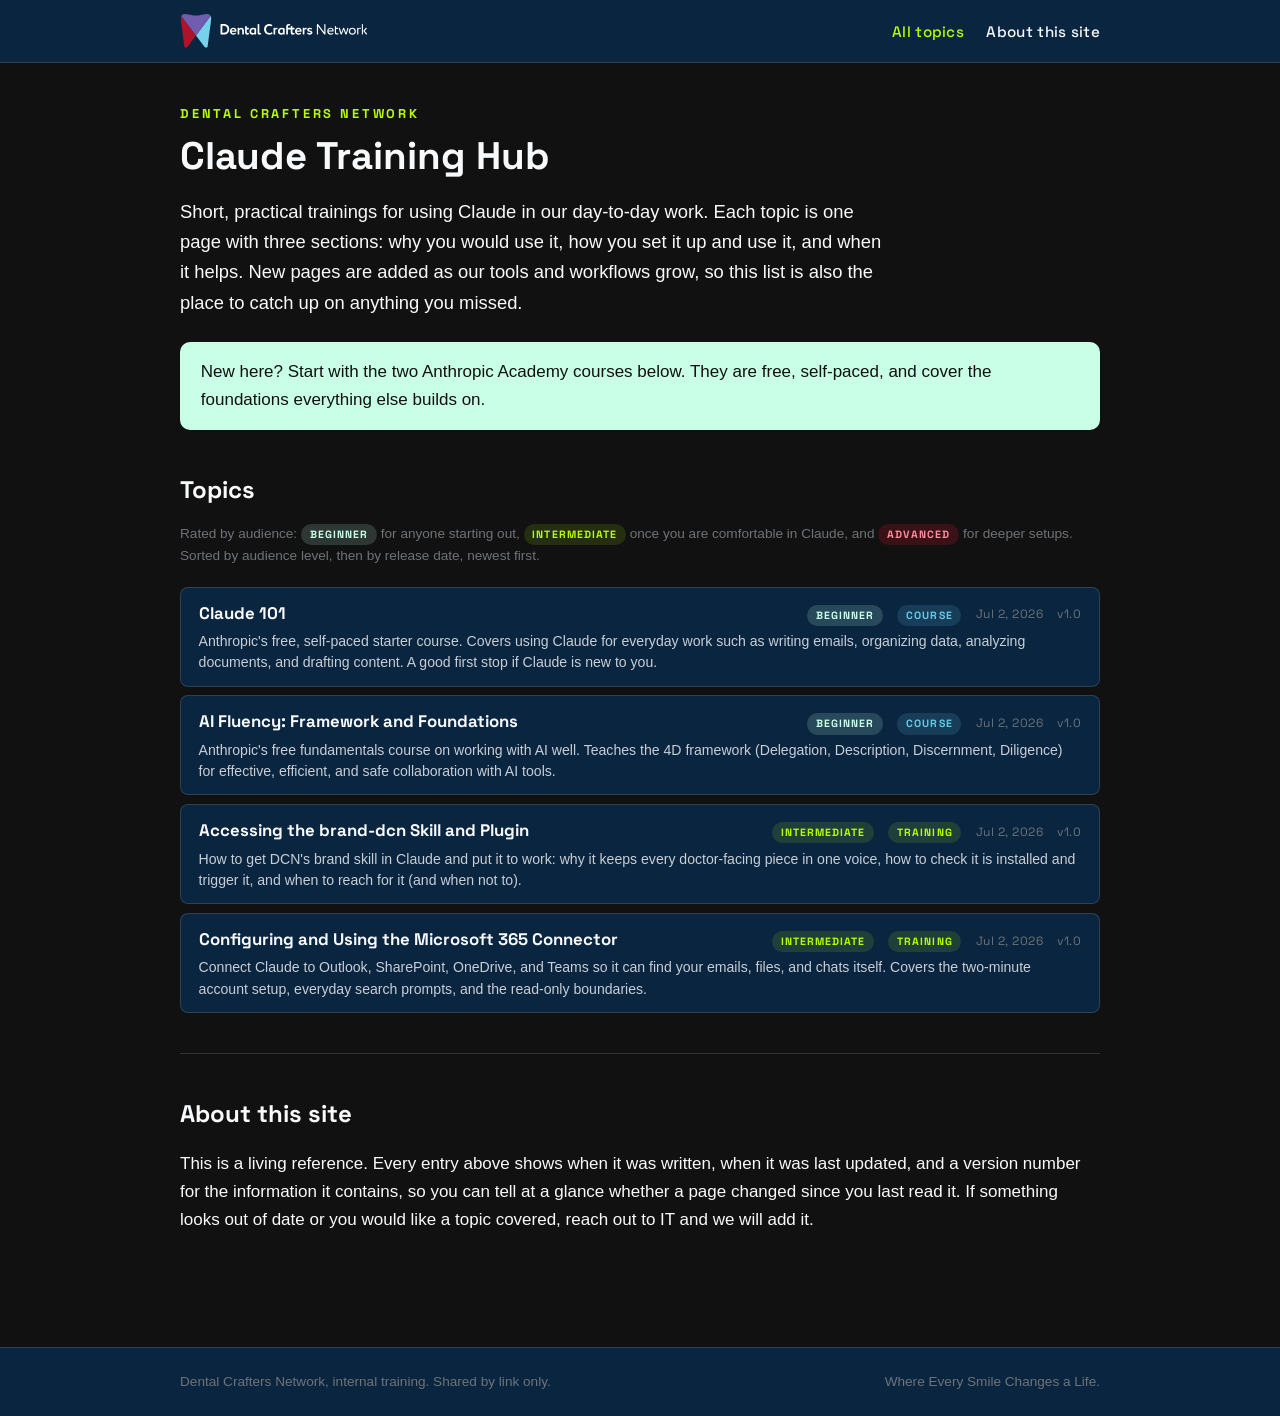
==== commit 9dae1fb8: "Add audience ratings, compact topic list, audience-first sort Each registry entry now carries an aud" ====
--- a/index.html
+++ b/index.html
@@ -38,7 +38,15 @@
     free, self-paced, and cover the foundations everything else builds on.
   </div>
 
-  <h2 id="topics">Topics, newest first</h2>
+  <h2 id="topics">Topics</h2>
+  <p class="list-note">
+    Rated by audience: <span class="badge audience-beginner">Beginner</span>
+    for anyone starting out,
+    <span class="badge audience-intermediate">Intermediate</span> once you
+    are comfortable in Claude, and
+    <span class="badge audience-advanced">Advanced</span> for deeper setups.
+    Sorted by audience level, then by release date, newest first.
+  </p>
   <ul id="topic-list" class="topic-list">
     <noscript>
       <li class="topic-card">
--- a/assets/css/site.css
+++ b/assets/css/site.css
@@ -146,44 +146,58 @@
 
 /* ---------- Topic list (landing page) ---------- */
 
+.list-note {
+  font-size: 0.85rem;
+  color: var(--chrome);
+  margin: 0.2rem 0 0;
+}
+
 .topic-list {
   list-style: none;
-  margin: 1.5rem 0 0;
+  margin: 1.2rem 0 0;
   padding: 0;
   display: grid;
-  gap: 1rem;
+  gap: 0.55rem;
 }
 
 .topic-card {
   background: var(--cobalt);
   border: 1px solid rgba(110, 115, 120, 0.35);
-  border-radius: 10px;
-  padding: 1.3rem 1.5rem;
+  border-radius: 8px;
+  padding: 0.75rem 1.1rem;
   transition: border-color 0.15s ease;
 }
 
 .topic-card:hover { border-color: var(--biolime); }
 
+.topic-card .row {
+  display: flex;
+  flex-wrap: wrap;
+  align-items: baseline;
+  gap: 0.3rem 1rem;
+  justify-content: space-between;
+}
+
 .topic-card .meta {
   display: flex;
   flex-wrap: wrap;
-  gap: 0.5rem 1.1rem;
+  gap: 0.4rem 0.9rem;
   align-items: center;
-  font-size: 0.82rem;
+  font-size: 0.75rem;
   color: var(--chrome);
-  margin-bottom: 0.45rem;
   font-family: var(--font-head);
   letter-spacing: 0.04em;
+  white-space: nowrap;
 }
 
 .badge {
   display: inline-block;
   font-family: var(--font-head);
   font-weight: 700;
-  font-size: 0.72rem;
-  letter-spacing: 0.12em;
+  font-size: 0.66rem;
+  letter-spacing: 0.1em;
   text-transform: uppercase;
-  padding: 0.18rem 0.6rem;
+  padding: 0.12rem 0.55rem;
   border-radius: 999px;
   background: rgba(183, 255, 0, 0.12);
   color: var(--biolime);
@@ -194,11 +208,26 @@
   color: var(--dc-blue);
 }
 
+.badge.audience-beginner {
+  background: rgba(200, 255, 230, 0.16);
+  color: var(--mint);
+}
+
+.badge.audience-intermediate {
+  background: rgba(183, 255, 0, 0.12);
+  color: var(--biolime);
+}
+
+.badge.audience-advanced {
+  background: rgba(174, 19, 42, 0.25);
+  color: #FF8FA0;
+}
+
 .topic-card h3 {
   font-family: var(--font-head);
   font-weight: 700;
-  font-size: 1.25rem;
-  margin: 0 0 0.4rem;
+  font-size: 1.05rem;
+  margin: 0;
 }
 
 .topic-card h3 a {
@@ -209,10 +238,11 @@
 .topic-card h3 a:hover { color: var(--biolime); }
 
 .topic-card p {
-  margin: 0;
-  color: var(--titanium);
-  opacity: 0.9;
-  font-size: 0.97rem;
+  margin: 0.25rem 0 0;
+  color: var(--titanium);
+  opacity: 0.8;
+  font-size: 0.88rem;
+  line-height: 1.5;
 }
 
 /* ---------- Topic pages: Why / How / When ---------- */
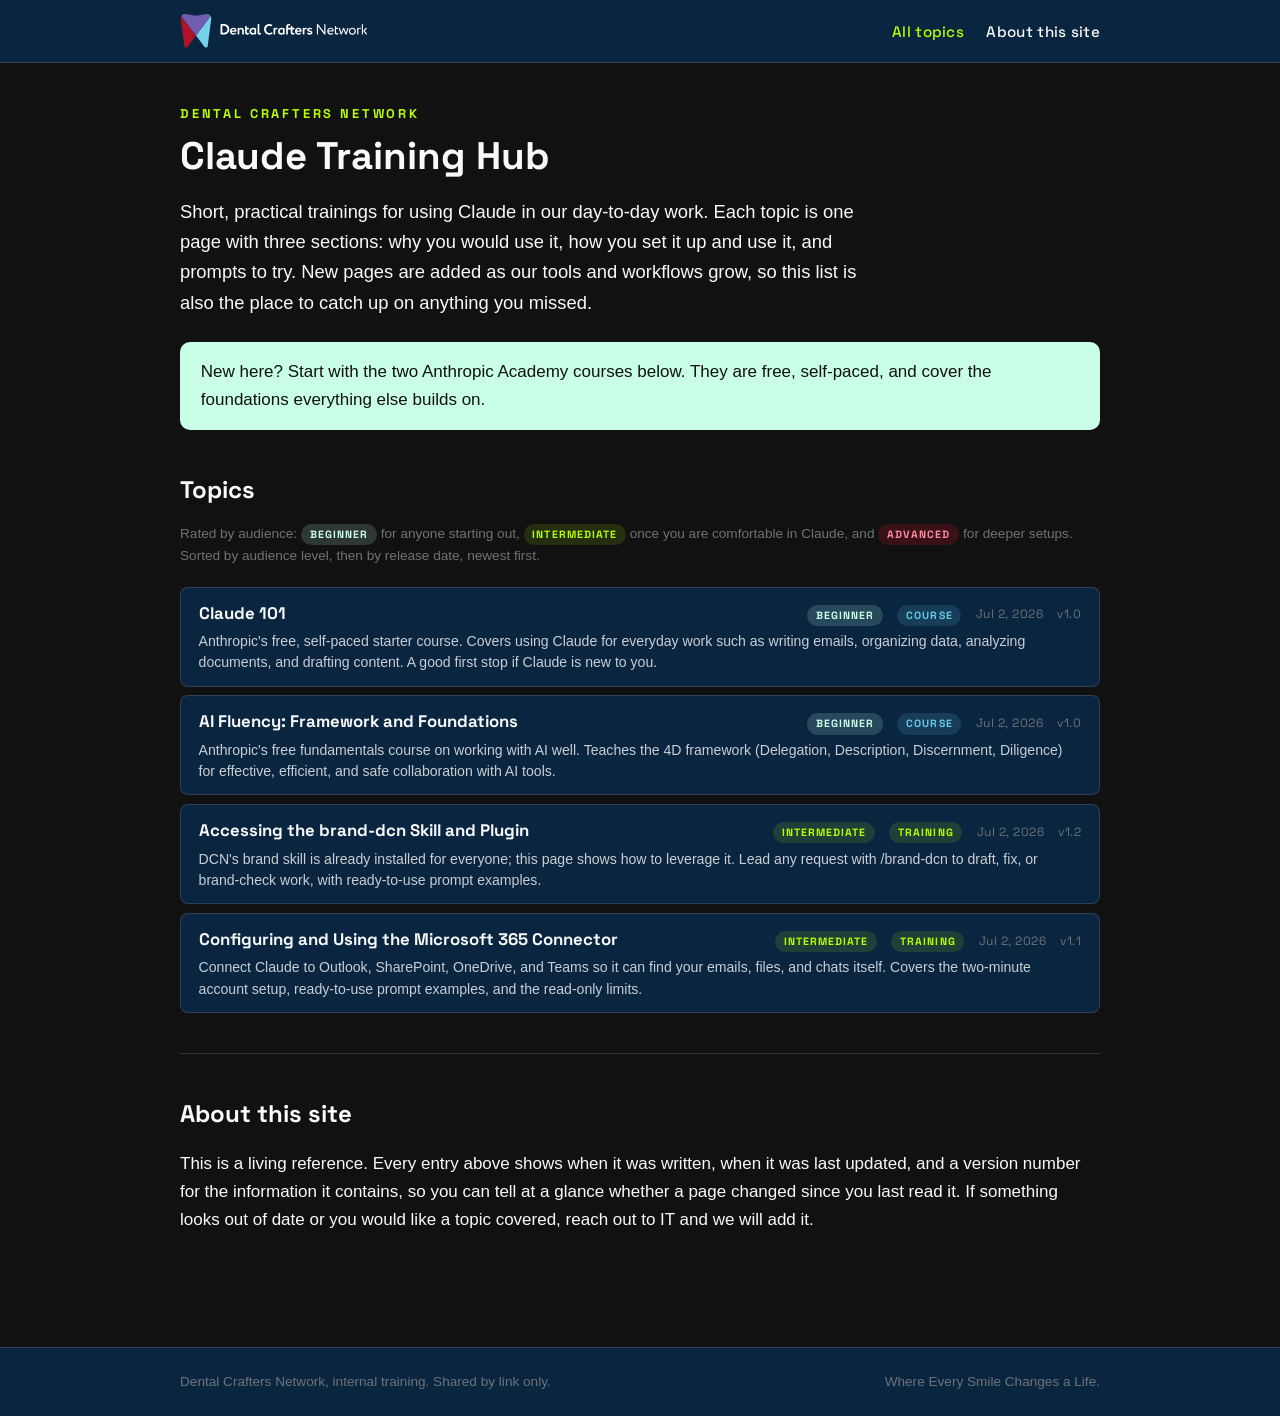
==== commit 37ad31eb: "Replace When sections with three prompt examples; drop SOP terminology Both training pages now end w" ====
--- a/index.html
+++ b/index.html
@@ -28,7 +28,7 @@
   <p class="lede">
     Short, practical trainings for using Claude in our day-to-day work.
     Each topic is one page with three sections: why you would use it, how
-    you set it up and use it, and when it helps. New pages are added as our
+    you set it up and use it, and prompts to try. New pages are added as our
     tools and workflows grow, so this list is also the place to catch up on
     anything you missed.
   </p>
--- a/assets/css/site.css
+++ b/assets/css/site.css
@@ -161,14 +161,23 @@
 }
 
 .topic-card {
+  position: relative;
   background: var(--cobalt);
   border: 1px solid rgba(110, 115, 120, 0.35);
   border-radius: 8px;
   padding: 0.75rem 1.1rem;
   transition: border-color 0.15s ease;
+  cursor: pointer;
 }
 
 .topic-card:hover { border-color: var(--biolime); }
+
+/* Stretch the title link over the whole card so the full box is clickable */
+.topic-card h3 a::after {
+  content: "";
+  position: absolute;
+  inset: 0;
+}
 
 .topic-card .row {
   display: flex;
@@ -235,7 +244,8 @@
   text-decoration: none;
 }
 
-.topic-card h3 a:hover { color: var(--biolime); }
+.topic-card h3 a:hover,
+.topic-card:hover h3 a { color: var(--biolime); }
 
 .topic-card p {
   margin: 0.25rem 0 0;
